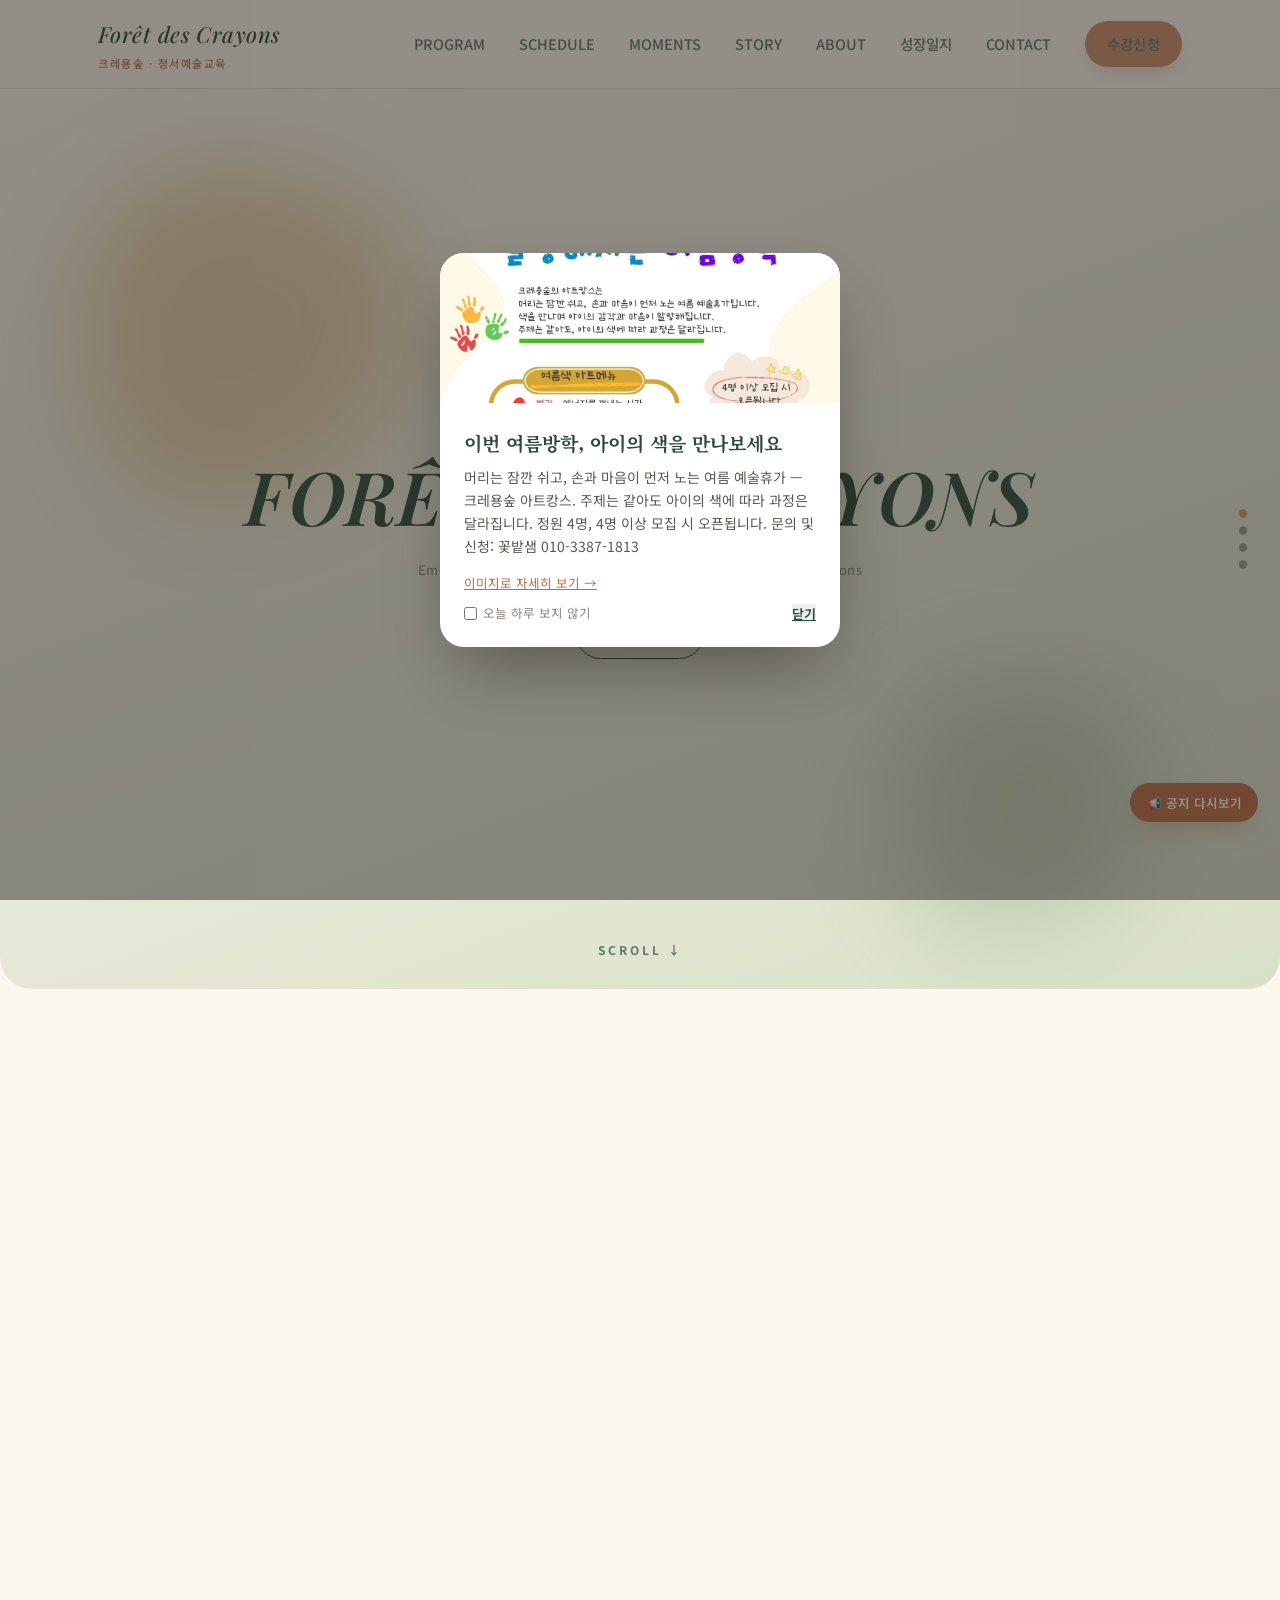
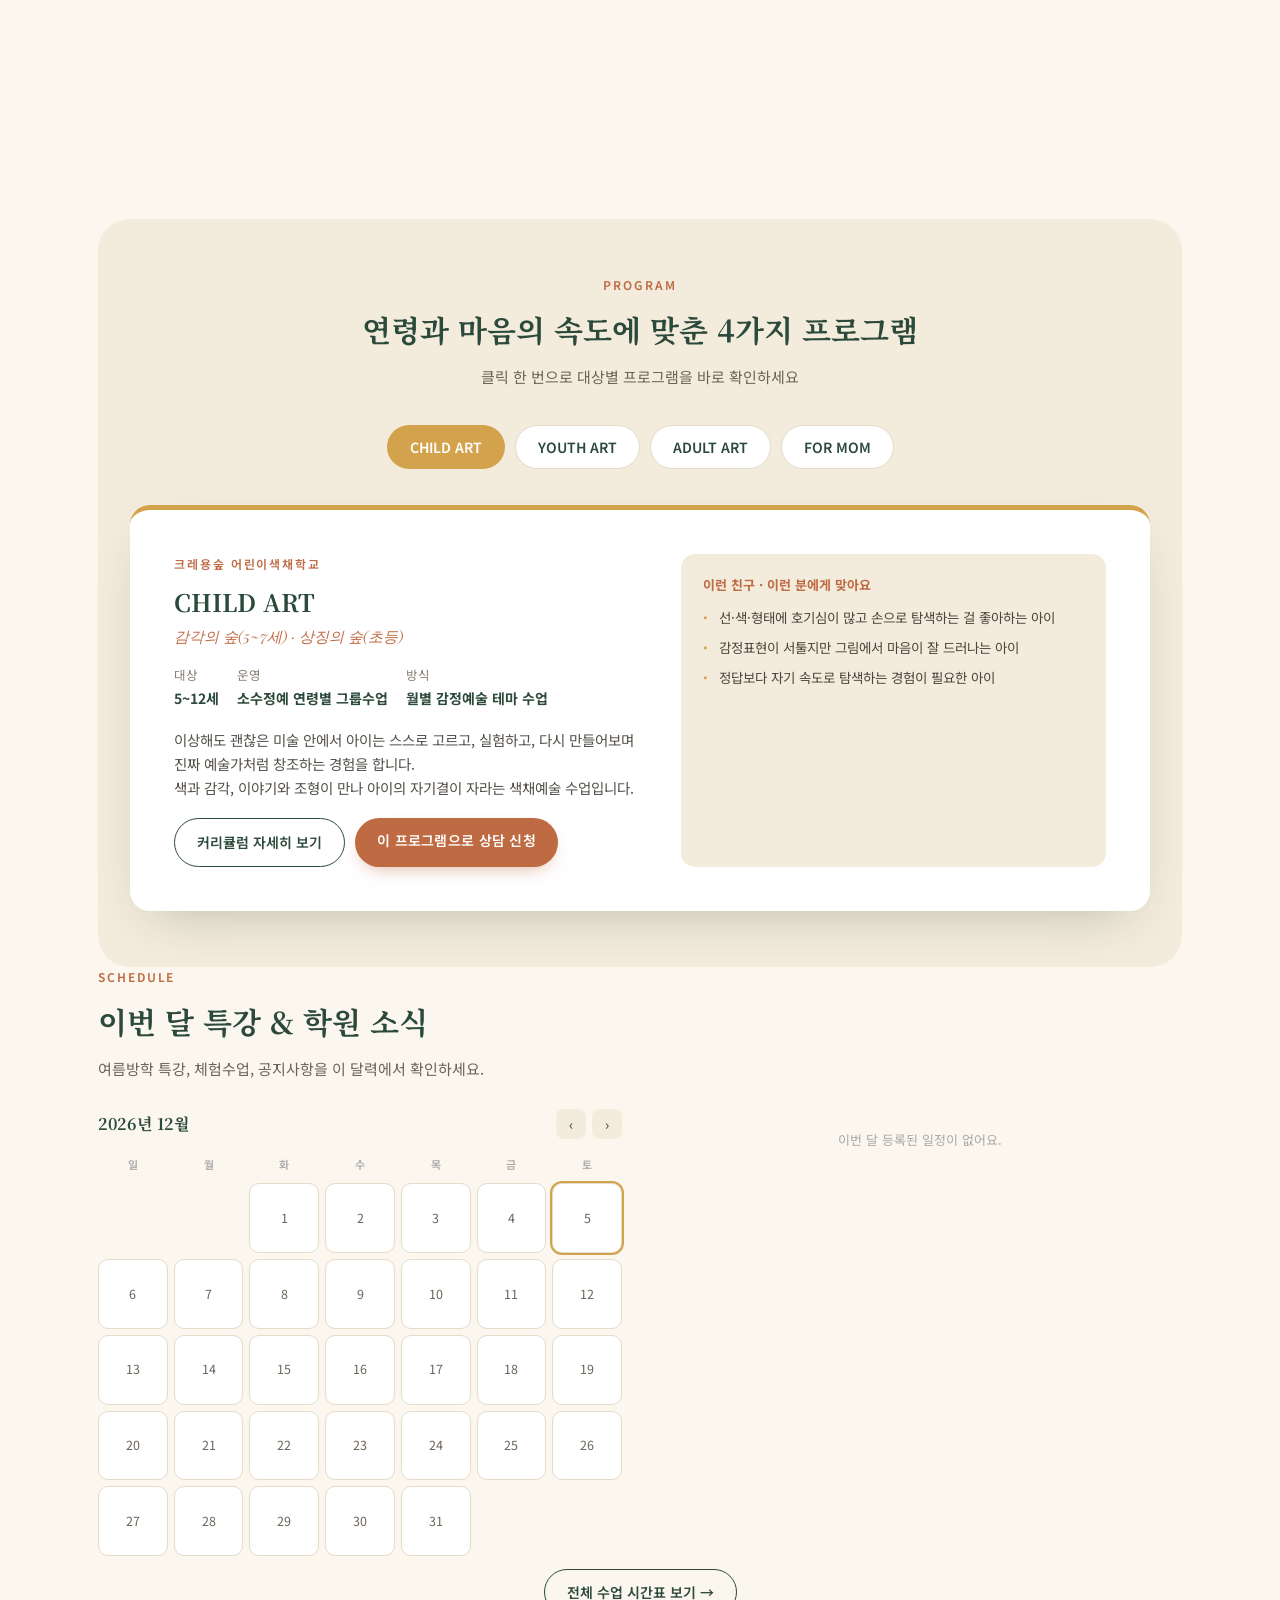
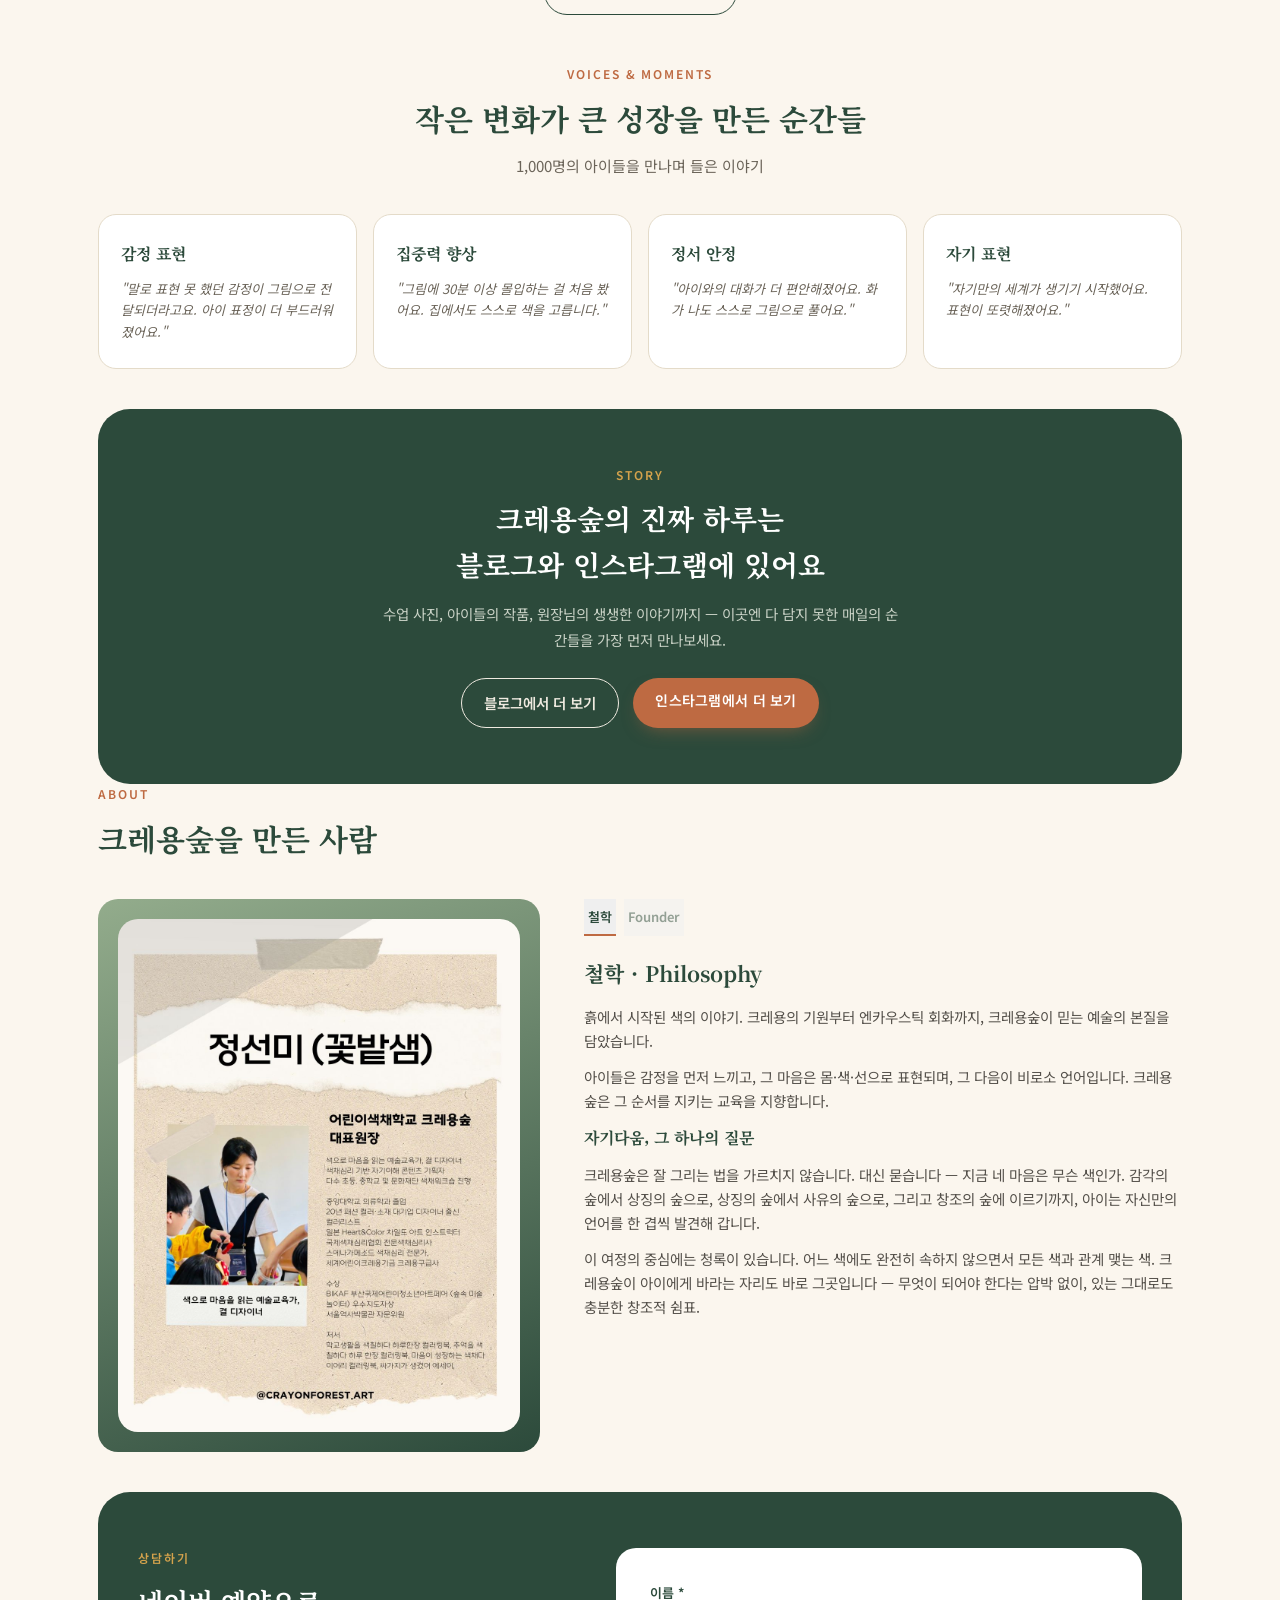
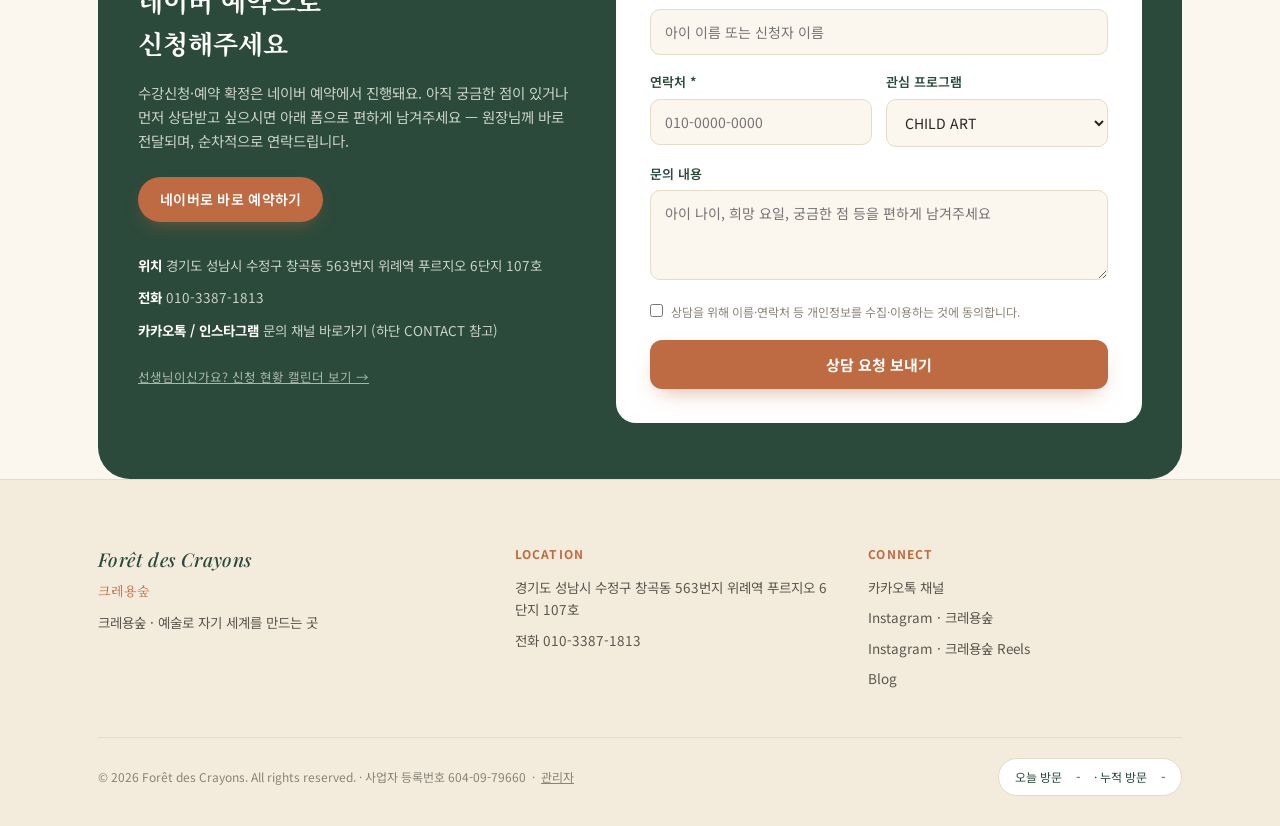
==== index.html @ 65436e9c "Add files via upload" ====
<!DOCTYPE html>
<html lang="ko">
<head>
<meta charset="UTF-8">
<meta name="viewport" content="width=device-width, initial-scale=1.0">
<title>크레용숲 | Forêt des Crayons</title>
<link rel="preconnect" href="https://fonts.googleapis.com">
<link href="https://fonts.googleapis.com/css2?family=Playfair+Display:ital,wght@0,500;1,500;1,600&family=Noto+Serif+KR:wght@500;700&family=Noto+Sans+KR:wght@300;400;500;600;700&display=swap" rel="stylesheet">
<style>
  :root{
    --ivory:#FBF6EE;
    --ivory-deep:#F3EBDC;
    --forest:#2C4A3B;
    --forest-soft:#3E5F4C;
    --clay:#BE6A42;
    --gold:#D3A24C;
    --berry:#8B4B5C;
    --sage:#93AC8C;
    --ink:#2A2622;
    --paper:#FFFFFF;
    --line:#E4DBC9;
    --shadow: 0 20px 50px -25px rgba(44,74,59,0.35);
    --radius-lg: 32px;
    --radius-md: 20px;
  }
  *{box-sizing:border-box; margin:0; padding:0;}
  html{scroll-behavior:smooth;}
  body{
    font-family:'Noto Sans KR', sans-serif;
    background:var(--ivory);
    color:var(--ink);
    line-height:1.65;
    -webkit-font-smoothing:antialiased;
  }
  .serif{font-family:'Noto Serif KR', serif;}
  .logotype{font-family:'Playfair Display', serif; font-style:italic; font-weight:500;}
  img,svg{display:block; max-width:100%;}
  a{color:inherit; text-decoration:none;}
  button{font-family:inherit; cursor:pointer; border:none;}
  .eyebrow{
    font-size:12px; letter-spacing:.16em; text-transform:uppercase; font-weight:600;
    color:var(--clay);
  }
  .wrap{max-width:1140px; margin:0 auto; padding:0 28px;}
  section{padding:88px 0;}
  @media(max-width:720px){ section{padding:56px 0;} .wrap{padding:0 20px;} }

  /* ---------- Header ---------- */
  header{
    position:sticky; top:0; z-index:200;
    background:rgba(251,246,238,0.92); backdrop-filter:blur(10px);
    border-bottom:1px solid var(--line);
  }
  .nav-inner{
    max-width:1140px; margin:0 auto; padding:16px 28px;
    display:flex; align-items:center; justify-content:space-between;
  }
  .brand{font-size:22px; color:var(--forest); letter-spacing:.02em;}
  .brand span{font-family:'Noto Sans KR',sans-serif; font-style:normal; font-size:11px; display:block; letter-spacing:.14em; color:var(--clay); margin-top:2px;}
  nav.menu{display:flex; gap:34px; align-items:center;}
  nav.menu a{font-size:14.5px; font-weight:500; color:var(--forest); opacity:.75; transition:opacity .2s;}
  nav.menu a:hover{opacity:1;}
  .cta-btn{
    background:var(--clay); color:#fff; padding:11px 22px; border-radius:999px;
    font-size:14px; font-weight:600; letter-spacing:.02em; white-space:nowrap;
    box-shadow:0 8px 18px -8px rgba(190,106,66,.55);
    transition:transform .18s ease, box-shadow .18s ease;
  }
  .cta-btn:hover{ transform:translateY(-2px); box-shadow:0 12px 22px -8px rgba(190,106,66,.6); }
  .menu-toggle{display:none; background:none; font-size:22px; color:var(--forest);}
  @media(max-width:860px){
    nav.menu{display:none;}
    .menu-toggle{display:block;}
  }
  .mobile-menu{
    display:none; flex-direction:column; gap:2px; padding:10px 20px 18px;
    border-top:1px solid var(--line); background:var(--ivory);
  }
  .mobile-menu.open{display:flex;}
  .mobile-menu a{padding:12px 4px; font-size:15px; font-weight:600; color:var(--forest); border-bottom:1px solid var(--line);}
  .mobile-menu a.cta-btn{border-bottom:none; margin-top:8px;}

  /* ---------- Back to top ---------- */
  .back-to-top{
    position:fixed; right:22px; bottom:22px; z-index:150;
    width:46px; height:46px; border-radius:50%; background:var(--forest); color:#fff;
    display:flex; align-items:center; justify-content:center; font-size:18px;
    box-shadow:0 10px 24px -10px rgba(44,74,59,.6);
    opacity:0; pointer-events:none; transform:translateY(8px); transition:.25s;
  }
  .back-to-top.show{opacity:1; pointer-events:auto; transform:none;}

  .promo-banner{
    display:grid; grid-template-columns:0.9fr 1.1fr; gap:0; background:var(--paper);
    border-radius:var(--radius-md); overflow:hidden; box-shadow:var(--shadow); border:1px solid var(--line);
  }
  @media(max-width:760px){ .promo-banner{grid-template-columns:1fr;} }
  .promo-banner img{width:100%; height:100%; min-height:220px; object-fit:cover; cursor:pointer; display:block;}
  .promo-content{padding:32px 36px; display:flex; flex-direction:column; justify-content:center;}
  .promo-content h3{font-family:'Noto Serif KR',serif; font-size:22px; color:var(--forest); margin:8px 0 12px; line-height:1.5;}
  .promo-content p{font-size:14px; color:#54504a; margin-bottom:18px;}
  .promo-btns{display:flex; gap:10px; flex-wrap:wrap;}

  .popup-reopen{
    display:none; position:fixed; right:22px; bottom:78px; z-index:150;
    background:var(--clay); color:#fff; border:none; border-radius:999px;
    padding:10px 16px; font-size:12.5px; font-weight:600; align-items:center; gap:6px;
    box-shadow:0 10px 24px -10px rgba(190,106,66,.6); cursor:pointer;
  }
  @media(max-width:600px){
    .popup-reopen{
      right:16px; bottom:70px; width:40px; height:40px; padding:0; justify-content:center;
      font-size:0; border-radius:50%;
    }
    .popup-reopen::before{content:"📢"; font-size:16px;}
    .back-to-top{right:16px; bottom:20px; width:40px; height:40px;}
  }

  /* ---------- Events / schedule calendar (public) ---------- */
  .events-wrap{display:grid; grid-template-columns:1fr 1fr; gap:36px; align-items:start;}
  @media(max-width:820px){ .events-wrap{grid-template-columns:1fr;} }
  .ev-cal-head{display:flex; justify-content:space-between; align-items:center; margin-bottom:16px;}
  .ev-cal-head b{font-family:'Noto Serif KR',serif; color:var(--forest); font-size:16px;}
  .ev-nav{display:flex; gap:6px;}
  .ev-nav button{width:30px; height:30px; border-radius:8px; background:var(--ivory-deep); color:var(--forest); font-size:14px;}
  .ev-grid{display:grid; grid-template-columns:repeat(7,1fr); gap:6px;}
  .ev-dow{font-size:11px; text-align:center; color:#aaa; font-weight:600; padding-bottom:4px;}
  .ev-day{aspect-ratio:1; border-radius:10px; background:var(--paper); border:1px solid var(--line); display:flex; flex-direction:column; align-items:center; justify-content:center; font-size:12.5px; color:#6b6459;}
  .ev-day.today{outline:2px solid var(--gold);}
  .ev-day.has-ev{background:var(--forest); color:#fff; font-weight:700; cursor:pointer;}
  .ev-day.empty{background:transparent; border:none;}
  .ev-list{display:flex; flex-direction:column; gap:12px;}
  .ev-item{background:var(--paper); border:1px solid var(--line); border-radius:14px; padding:16px 18px; display:flex; gap:14px; align-items:flex-start;}
  .ev-date-badge{background:var(--ivory-deep); border-radius:10px; padding:8px 12px; text-align:center; min-width:52px;}
  .ev-date-badge .d{font-family:'Noto Serif KR',serif; font-size:17px; color:var(--forest); font-weight:700;}
  .ev-date-badge .m{font-size:10.5px; color:var(--clay); font-weight:700;}
  .ev-item h4{font-size:14.5px; color:var(--forest); margin-bottom:3px;}
  .ev-item p{font-size:12.5px; color:#6b6459;}
  .ev-item{transition:box-shadow .3s, border-color .3s;}
  .ev-item-pulse{box-shadow:0 0 0 3px var(--gold); border-color:var(--gold);}

  /* ---------- Admin login gate ---------- */
  .admin-login-card{max-width:320px; margin:0 auto; text-align:center;}
  .admin-login-card input{width:100%; border:1.5px solid var(--line); border-radius:10px; padding:12px 14px; font-size:14px; margin:14px 0; text-align:center;}
  .admin-login-card .err{color:#c0554f; font-size:12.5px; min-height:18px;}


  /* ---------- Popup ---------- */
  .popup-overlay{
    position:fixed; inset:0; background:rgba(42,38,34,.5); z-index:500;
    display:none; align-items:center; justify-content:center; padding:20px;
  }
  .popup-overlay.show{display:flex;}
  .popup-card{
    background:var(--paper); border-radius:24px; max-width:400px; width:100%;
    overflow:hidden; box-shadow:0 30px 70px -20px rgba(0,0,0,.4);
    animation:popIn .35s ease;
  }
  @keyframes popIn{from{opacity:0; transform:translateY(16px) scale(.97);} to{opacity:1; transform:none;}}
  .popup-banner{
    height:150px; background:linear-gradient(135deg,var(--gold),var(--clay));
    display:flex; align-items:center; justify-content:center; color:#fff;
    font-family:'Noto Serif KR',serif; font-size:17px; text-align:center; padding:16px;
    position:relative; overflow:hidden;
  }
  .popup-banner.has-image{padding:0;}
  .popup-banner img{width:100%; height:100%; object-fit:cover; display:block; cursor:pointer;}
  .popup-more{font-size:12.5px; color:var(--clay); text-decoration:underline; display:inline-block; margin-top:2px;}
  .popup-body{padding:24px;}
  .popup-body h3{font-family:'Noto Serif KR',serif; font-size:19px; color:var(--forest); margin-bottom:8px;}
  .popup-body p{font-size:14px; color:#5b564e; margin-bottom:10px;}
  .popup-actions{display:flex; justify-content:space-between; align-items:center; margin-top:8px;}
  .popup-check{font-size:12.5px; color:#8a8378; display:flex; gap:6px; align-items:center;}
  .popup-close{font-size:13px; font-weight:600; color:var(--forest); text-decoration:underline;}

  /* ---------- Hero (scroll) ---------- */
  .hero-scroll{height:370vh; position:relative;}
  .hero-panel{
    position:sticky; top:0; height:100vh; display:flex; align-items:center; justify-content:center;
    flex-direction:column; text-align:center; overflow:hidden; border-radius:0 0 var(--radius-lg) var(--radius-lg);
  }
  @media(max-width:720px){ .hero-scroll{height:340vh;} }
  .hp-bg{position:absolute; inset:0; opacity:0; transition:opacity 1s ease; overflow:hidden;}
  .hp-bg.on{opacity:1;}
  #hbg1{background:linear-gradient(160deg,var(--ivory),#D9E0C9);}
  #hbg2{background:linear-gradient(160deg,var(--sage),var(--forest-soft));}
  #hbg3{background:linear-gradient(160deg,var(--ivory),#EFE6D0);}
  #hbg4{background:linear-gradient(160deg,var(--forest),#16281E);}
  .blob{position:absolute; filter:blur(46px); opacity:.35; animation:heroDrift 19s ease-in-out infinite; border-radius:42% 58% 63% 37% / 47% 42% 58% 53%;}
  @keyframes heroDrift{
    0%{transform:translate(0,0) scale(1) rotate(0deg); border-radius:42% 58% 63% 37% / 47% 42% 58% 53%;}
    25%{transform:translate(140px,-110px) scale(1.3) rotate(20deg); border-radius:58% 42% 39% 61% / 41% 60% 40% 59%;}
    50%{transform:translate(-100px,90px) scale(.78) rotate(-14deg); border-radius:35% 65% 55% 45% / 62% 38% 55% 45%;}
    75%{transform:translate(110px,60px) scale(1.15) rotate(10deg); border-radius:63% 37% 46% 54% / 40% 55% 45% 60%;}
    100%{transform:translate(0,0) scale(1) rotate(0deg); border-radius:42% 58% 63% 37% / 47% 42% 58% 53%;}
  }
  .hp-content{
    position:absolute; inset:0; z-index:2; display:flex; flex-direction:column; align-items:center; justify-content:center;
    padding:0 30px; opacity:0; transform:translateY(18px); transition:opacity .8s ease, transform .8s ease;
  }
  .hp-content > *{max-width:760px;}
  .hp-content.on{opacity:1; transform:translateY(0);}
  .hp-eyebrow{font-size:12px; letter-spacing:4px; text-transform:uppercase; font-weight:600; margin-bottom:18px; opacity:.85;}
  .hp-title{font-family:'Noto Serif KR',serif; font-size:clamp(24px,4.6vw,46px); line-height:1.4; font-weight:700;}
  .hp-title em{font-style:normal; color:var(--gold);}
  #hpanel1 .hp-eyebrow, #hpanel1 .hp-title, #hpanel3 .hp-eyebrow, #hpanel3 .hp-title{color:var(--forest);}
  #hpanel2 .hp-eyebrow, #hpanel2 .hp-title, #hpanel4 .hp-eyebrow, #hpanel4 .hp-title{color:#fff;}
  .hp-sub{margin-top:18px; font-size:15px; font-weight:300; line-height:1.8;}
  #hpanel1 .hp-sub, #hpanel3 .hp-sub{color:#4b5548;}
  #hpanel2 .hp-sub, #hpanel4 .hp-sub{color:#e7ecdf;}
  .hero-scroll .scroll-hint{position:absolute; bottom:30px; left:50%; transform:translateX(-50%); font-size:12px; font-weight:700; letter-spacing:3px; z-index:6; opacity:.85; animation:bob 2s infinite; color:var(--forest);}
  @keyframes bob{0%,100%{transform:translate(-50%,0);} 50%{transform:translate(-50%,8px);}}
  .hero-dots{position:absolute; right:34px; top:50%; transform:translateY(-50%); z-index:3; display:flex; flex-direction:column; gap:11px;}
  .hero-dots span{width:6px; height:6px; border-radius:50%; background:#999; opacity:.35; transition:.3s;}
  .hero-dots span.on{opacity:1; background:var(--gold); transform:scale(1.4);}
  .flow-mini{margin-top:28px; display:flex; align-items:center; justify-content:center; gap:10px; flex-wrap:wrap; color:#fff;}
  .flow-mini span{display:flex; flex-direction:column; align-items:center; gap:6px; font-size:11px; letter-spacing:1.5px; font-weight:700; opacity:0; transform:translateY(14px) scale(.85); transition:opacity .55s ease, transform .55s cubic-bezier(.34,1.56,.64,1);}
  .flow-mini span.fm-in{opacity:.95; transform:translateY(0) scale(1);}
  .flow-mini .fdot{width:9px; height:9px; border-radius:50%; box-shadow:0 0 10px 2px rgba(255,255,255,.25);}
  .flow-mini span em{font-style:normal; font-family:'Noto Serif KR',serif; font-size:14px; letter-spacing:0; font-weight:400; opacity:.85;}
  .flow-mini b{opacity:0; width:18px; overflow:hidden; display:inline-block; font-weight:400; transition:opacity .4s ease;}
  .flow-mini b.fm-in{opacity:.5;}
  .hero-btns{display:flex; gap:12px; flex-wrap:wrap; justify-content:center; margin-top:30px;}
  .btn-outline{
    border:1.5px solid var(--forest); color:var(--forest); padding:12px 22px; border-radius:999px;
    font-size:14px; font-weight:600;
  }
  #hpanel4 .btn-outline{border-color:#fff; color:#fff;}

  /* ---------- Pebble reveal ---------- */
  .pebble-section{padding:100px 28px 70px; text-align:center; background:var(--ivory); position:relative; overflow:hidden;}
  .pebble-lead{font-family:'Noto Serif KR',serif; font-size:clamp(18px,2.4vw,26px); color:var(--ink); line-height:1.7; max-width:820px; margin:0 auto 64px;}
  .pebble-lead b{font-weight:700;}
  .pebble-lead .c1{color:var(--sage);} .pebble-lead .c2{color:var(--gold);}
  .pebble-row{display:flex; justify-content:center; gap:26px; flex-wrap:nowrap; max-width:1080px; margin:0 auto;}
  @media(max-width:760px){ .pebble-row{flex-wrap:wrap;} }
  @media(min-width:1150px){
    .pebble-row{max-width:1300px; gap:40px;}
    .pebble, .pebble-circle{width:230px; height:230px;}
  }
  .pebble{width:190px; display:flex; flex-direction:column; align-items:center; opacity:0; transform:scale(.15) rotate(-8deg); transition:opacity .8s cubic-bezier(.34,1.56,.64,1), transform .8s cubic-bezier(.34,1.56,.64,1);}
  .pebble.in{opacity:1; transform:scale(1) rotate(0deg);}
  .pebble.in .pebble-circle{animation:pebbleWobble 6s ease-in-out .8s infinite;}
  .pebble-circle{
    width:190px; height:190px; border-radius:58% 42% 63% 37% / 41% 57% 43% 59%;
    display:flex; align-items:center; justify-content:center; position:relative; overflow:hidden;
    color:#fff; font-family:'Noto Serif KR',serif; font-size:13px; line-height:1.55; text-align:center; padding:20px;
    box-shadow:0 20px 40px -18px rgba(0,0,0,.35);
  }
  .pebble-circle svg{position:absolute; inset:0; width:100%; height:100%;}
  .pebble-circle .tint{position:absolute; inset:0; mix-blend-mode:multiply; opacity:.72;}
  .pebble-circle .scrim{position:absolute; inset:0; background:linear-gradient(180deg, rgba(0,0,0,0) 35%, rgba(20,20,15,.55) 100%);}
  .pebble-circle .ptext{position:relative; z-index:2;}
  @keyframes pebbleWobble{
    0%,100%{border-radius:58% 42% 63% 37% / 41% 57% 43% 59%;}
    50%{border-radius:42% 58% 39% 61% / 57% 41% 61% 43%;}
  }
  .pebble-tag{margin-top:20px; padding:8px 20px; border-radius:999px; border:1.5px solid; font-size:12px; font-weight:700; letter-spacing:1px;}
  .pebble-note{margin-top:64px; font-size:14px; color:var(--clay); font-weight:600;}

  /* ---------- Intro loader: blobs drift -> crayons appear/disappear -> title reveal ---------- */
  .intro-loader{
    position:fixed; inset:0; z-index:150; background:var(--ivory);
    display:flex; align-items:center; justify-content:center; overflow:hidden;
    transition:opacity .9s ease;
  }
  .intro-loader.hide{opacity:0; pointer-events:none;}
  .intro-loader .blob{animation-duration:14s;}
  .intro-crayons{position:relative; z-index:2; display:flex; align-items:flex-end; gap:26px;}
  .intro-crayon{width:52px; opacity:0; transform:translateY(46px) scale(.4) rotate(-14deg); animation:crayonInOut 3.8s ease forwards;}
  .intro-crayon svg{width:100%; display:block; filter:drop-shadow(0 10px 14px rgba(0,0,0,.15));}
  @keyframes crayonInOut{
    0%{opacity:0; transform:translateY(46px) scale(.4) rotate(-14deg);}
    14%{opacity:1; transform:translateY(0) scale(1.1) rotate(5deg);}
    24%{opacity:1; transform:translateY(0) scale(1) rotate(-3deg);}
    40%{transform:translateY(-4px) scale(1) rotate(2deg);}
    60%{transform:translateY(0) scale(1) rotate(-2deg);}
    82%{opacity:1; transform:translateY(-4px) scale(1) rotate(1deg);}
    100%{opacity:0; transform:translateY(-58px) scale(.5) rotate(12deg);}
  }
  @media(max-width:600px){ .intro-crayons{gap:16px;} .intro-crayon{width:36px;} }

  .hp-title.brand-title{
    font-family:'Playfair Display',serif; font-style:italic; font-weight:600;
    font-size:clamp(26px,6.4vw,74px); letter-spacing:.5px; line-height:1.05; color:var(--forest);
    white-space:nowrap; width:max-content; max-width:92vw; margin:0 auto;
  }
  .hp-taglist{
    margin-top:24px; display:flex; gap:30px; flex-wrap:wrap; align-items:center; justify-content:center;
    font-size:13px; color:#8a8378; letter-spacing:.2px;
  }

  /* ---------- Mobile fallback: no scroll-jacking, everything flows normally ---------- */
  @media(max-width:760px){
    .hero-scroll{height:auto;}
    .hero-panel{position:relative; height:auto; overflow:visible; padding:56px 0; background:linear-gradient(180deg,var(--ivory),#EDE4CE);}
    .hp-bg{display:none;}
    #hpanel1, #hpanel3{color:var(--forest);}
    #hpanel2, #hpanel4{background:var(--forest); border-radius:24px; padding:36px 22px; margin-left:16px; margin-right:16px; max-width:none !important; width:auto;}
    .hp-content{position:relative; opacity:1 !important; transform:none !important; max-width:100% !important; padding:0 22px; margin-bottom:64px;}
    .hp-content:last-of-type{margin-bottom:0;}
    #hpanel3{padding:0 12px;}
    .pebble-row{gap:20px;}
    .pebble{opacity:1 !important; transform:none !important; width:150px;}
    .pebble-circle{width:150px; height:150px; font-size:11.5px;}
    .flow-mini span, .flow-mini b{opacity:.95 !important; transform:none !important;}
    .scroll-hint, .hero-dots{display:none;}
  }

  /* ---------- Programs ---------- */
  .program-section{background:var(--ivory-deep); border-radius:var(--radius-lg); }
  .section-head{text-align:center; margin-bottom:36px;}
  .section-head h2{font-family:'Noto Serif KR',serif; font-size:clamp(22px,3vw,30px); color:var(--forest); margin-top:10px;}
  .section-head p{color:#6b6459; margin-top:10px; font-size:15px;}

  .tabs{display:flex; justify-content:center; gap:10px; flex-wrap:wrap; margin-bottom:36px;}
  .tab-btn{
    background:var(--paper); border:1.5px solid var(--line); color:var(--forest);
    padding:11px 22px; border-radius:999px; font-size:14px; font-weight:600; transition:.2s;
  }
  .tab-btn.active{ color:#fff; border-color:transparent; }
  .tab-btn[data-c="gold"].active{ background:var(--gold); }
  .tab-btn[data-c="berry"].active{ background:var(--berry); }
  .tab-btn[data-c="clay"].active{ background:var(--clay); }
  .tab-btn[data-c="sage"].active{ background:var(--sage); }

  .program-panel{
    background:var(--paper); border-radius:var(--radius-md); padding:44px;
    display:grid; grid-template-columns:1.1fr 1fr; gap:40px; box-shadow:var(--shadow);
    border-top:5px solid var(--gold); transition:border-color .3s;
  }
  @media(max-width:820px){ .program-panel{grid-template-columns:1fr; padding:28px;} }
  .p-title .eyebrow{margin-bottom:8px;}
  .p-title h3{font-family:'Noto Serif KR',serif; font-size:24px; color:var(--forest);}
  .p-title .p-en{font-family:'Playfair Display',serif; font-style:italic; color:var(--clay); font-size:15px; margin-top:2px;}
  .p-meta{display:flex; gap:18px; margin-top:16px; flex-wrap:wrap;}
  .p-meta div{font-size:12.5px; color:#847d70;}
  .p-meta b{display:block; color:var(--forest); font-size:14px; margin-top:2px;}
  .p-desc{margin-top:18px; font-size:14.5px; color:#54504a;}
  .p-fit{background:var(--ivory-deep); border-radius:14px; padding:20px 22px;}
  .p-fit b{font-size:13px; color:var(--clay); display:block; margin-bottom:10px;}
  .p-fit ul{list-style:none; display:flex; flex-direction:column; gap:8px;}
  .p-fit li{font-size:13.5px; color:#4b463f; padding-left:16px; position:relative;}
  .p-fit li::before{content:"·"; position:absolute; left:0; color:var(--gold); font-weight:900;}
  .p-cta{margin-top:18px;}

  /* ---------- Moments ---------- */
  .moments-grid{display:grid; grid-template-columns:repeat(4,1fr); gap:16px;}
  @media(max-width:900px){ .moments-grid{grid-template-columns:repeat(2,1fr);} }
  @media(max-width:520px){ .moments-grid{grid-template-columns:1fr;} }
  .moment-card{
    background:var(--paper); border-radius:18px; padding:26px 22px; border:1px solid var(--line);
  }
  .moment-card h4{font-family:'Noto Serif KR',serif; color:var(--forest); font-size:16px; margin-bottom:10px;}
  .moment-card p{font-size:13px; color:#6b6459; font-style:italic;}

  /* ---------- About/Founder ---------- */
  .about-wrap{display:grid; grid-template-columns:0.85fr 1.15fr; gap:44px; align-items:start;}
  @media(max-width:820px){ .about-wrap{grid-template-columns:1fr;} }
  .founder-photo{
    aspect-ratio:4/5; border-radius:var(--radius-md); background:linear-gradient(160deg,var(--sage),var(--forest));
    display:flex; align-items:center; justify-content:center; color:rgba(255,255,255,.85); font-size:13px; text-align:center; padding:20px;
    overflow:hidden;
  }
  .founder-photo img{width:100%; height:100%; object-fit:cover; border-radius:var(--radius-md);}
  .about-tabs{display:flex; gap:8px; margin-bottom:20px;}
  .about-tab{font-size:13px; font-weight:600; color:var(--forest); opacity:.5; padding:8px 4px; border-bottom:2px solid transparent;}
  .about-tab.active{opacity:1; border-color:var(--clay);}
  .about-panel h3{font-family:'Noto Serif KR',serif; color:var(--forest); font-size:21px; margin-bottom:14px;}
  .about-panel p{font-size:14.5px; color:#54504a; margin-bottom:12px;}
  .sample-flag{display:inline-block; margin-top:10px; font-size:11.5px; background:#FCEFD8; color:var(--clay); padding:4px 10px; border-radius:8px; font-weight:600;}

  /* ---------- Registration ---------- */
  .reg-section{background:var(--forest); border-radius:var(--radius-lg); color:#EFEAE0; margin-top:40px;}
  .story-card{background:var(--forest); border-radius:var(--radius-lg); padding:56px 40px; text-align:center; margin-top:40px;}
  .story-btn-outline{border:1.5px solid #EFEAE0; color:#EFEAE0; padding:12px 22px; border-radius:999px; font-size:14.5px; font-weight:600; transition:opacity .2s;}
  .story-btn-outline:hover{opacity:.8;}
  .reg-inner{display:grid; grid-template-columns:0.9fr 1.1fr; gap:48px;}
  @media(max-width:860px){ .reg-inner{grid-template-columns:1fr;} }
  .reg-side .eyebrow{color:var(--gold);}
  .reg-side h2{font-family:'Noto Serif KR',serif; font-size:clamp(21px,2.4vw,26px); margin:12px 0 16px; color:#fff;}
  .reg-side p{font-size:14.5px; color:#C9D2C6; margin-bottom:10px;}
  .reg-info{margin-top:26px; display:flex; flex-direction:column; gap:10px; font-size:13.5px; color:#C9D2C6;}
  .reg-info b{color:#fff;}
  .admin-link{
    margin-top:26px; display:inline-block; font-size:12.5px; color:#C9D2C6; text-decoration:underline; opacity:.8;
  }
  .form-card{background:var(--paper); border-radius:var(--radius-md); padding:34px; color:var(--ink);}
  .field{margin-bottom:16px;}
  .field label{display:block; font-size:13px; font-weight:600; color:var(--forest); margin-bottom:6px;}
  .field input, .field select, .field textarea{
    width:100%; border:1.5px solid var(--line); border-radius:10px; padding:12px 14px;
    font-family:inherit; font-size:14px; background:var(--ivory); color:var(--ink);
  }
  .field textarea{min-height:90px; resize:vertical;}
  .field-row{display:grid; grid-template-columns:1fr 1fr; gap:14px;}
  @media(max-width:520px){ .field-row{grid-template-columns:1fr;} }
  .consent{display:flex; align-items:flex-start; gap:8px; font-size:12px; color:#8a8378; margin-bottom:18px;}
  .submit-btn{
    width:100%; background:var(--clay); color:#fff; padding:14px; border-radius:12px; font-size:15px; font-weight:700;
    box-shadow:0 10px 22px -10px rgba(190,106,66,.6);
  }
  .toast{
    margin-top:14px; background:#EAF3E9; color:var(--forest); border-radius:10px; padding:12px 16px;
    font-size:13.5px; display:none;
  }
  .toast.show{display:block;}

  /* ---------- Admin calendar modal ---------- */
  .admin-overlay{
    position:fixed; inset:0; background:rgba(42,38,34,.55); z-index:500; display:none;
    align-items:center; justify-content:center; padding:20px;
  }
  .admin-overlay.show{display:flex;}
  .admin-modal{
    background:var(--paper); border-radius:24px; max-width:640px; width:100%; max-height:86vh; overflow-y:auto;
    padding:30px;
  }
  .admin-head{display:flex; justify-content:space-between; align-items:center; margin-bottom:6px;}
  .admin-head h3{font-family:'Noto Serif KR',serif; color:var(--forest); font-size:20px;}
  .admin-close{font-size:22px; color:#aaa; line-height:1;}
  .admin-sub{font-size:13px; color:#8a8378; margin-bottom:20px;}
  .cal-grid{display:grid; grid-template-columns:repeat(7,1fr); gap:6px; margin-bottom:22px;}
  .cal-dow{font-size:11px; text-align:center; color:#aaa; font-weight:600; padding-bottom:4px;}
  .cal-day{
    aspect-ratio:1; border-radius:10px; background:var(--ivory-deep); display:flex; flex-direction:column;
    align-items:center; justify-content:center; font-size:12.5px; color:#6b6459; cursor:default; position:relative;
  }
  .cal-day.today{outline:2px solid var(--gold);}
  .cal-day.has-reg{background:#FCEFD8; color:var(--clay); font-weight:700; cursor:pointer;}
  .cal-day .reg-dot{width:5px; height:5px; border-radius:50%; background:var(--clay); margin-top:2px;}
  .cal-day.empty{background:transparent;}
  .reg-list h4{font-size:13.5px; color:var(--forest); margin-bottom:10px;}
  .reg-item{border:1px solid var(--line); border-radius:12px; padding:12px 14px; margin-bottom:10px; font-size:13px;}
  .reg-item .top{display:flex; justify-content:space-between; font-weight:700; color:var(--forest); margin-bottom:4px;}
  .reg-item .tag{font-size:11px; background:var(--ivory-deep); color:var(--clay); padding:2px 8px; border-radius:6px;}
  .reg-empty{font-size:13px; color:#aaa; text-align:center; padding:20px 0;}

  /* ---------- Footer ---------- */
  footer{background:var(--ivory-deep); border-top:1px solid var(--line);}
  .foot-grid{display:grid; grid-template-columns:1.2fr 1fr 1fr; gap:40px;}
  @media(max-width:720px){ .foot-grid{grid-template-columns:1fr; gap:26px;} }
  .foot-grid h5{font-size:12px; letter-spacing:.1em; color:var(--clay); margin-bottom:12px; text-transform:uppercase;}
  .foot-grid p, .foot-grid a{font-size:13.5px; color:#5b564e; display:block; margin-bottom:8px;}
  .foot-bottom{
    margin-top:40px; padding-top:20px; border-top:1px solid var(--line);
    display:flex; justify-content:space-between; align-items:center; flex-wrap:wrap; gap:10px;
  }
  .foot-bottom span{font-size:12px; color:#8a8378;}
  .visitor-badge{
    background:var(--paper); border:1px solid var(--line); border-radius:999px; padding:8px 16px;
    font-size:12px; color:var(--forest); display:flex; gap:14px;
  }
  .visitor-badge b{color:var(--clay);}
</style>
</head>
<body>

<!-- ===== Intro loader: drifting color blobs, then crayons appear & fade, then hero title reveals ===== -->
<div class="intro-loader" id="introLoader">
  <div class="blob" style="width:300px; height:300px; background:var(--gold); top:6%; left:8%; opacity:.4; animation-delay:0s;"></div>
  <div class="blob" style="width:240px; height:240px; background:var(--sage); bottom:8%; right:10%; opacity:.4; animation-delay:-5s;"></div>
  <div class="blob" style="width:260px; height:260px; background:var(--clay); top:10%; right:6%; opacity:.3; animation-delay:-9s;"></div>
  <div class="blob" style="width:220px; height:220px; background:var(--berry); bottom:4%; left:6%; opacity:.28; animation-delay:-3s;"></div>
  <div class="intro-crayons" id="introCrayons">
    <div class="intro-crayon" style="animation-delay:.1s;">
      <svg viewBox="0 0 60 150"><path d="M30 8 Q47 18 44 44 L16 44 Q13 18 30 8 Z" fill="var(--gold)"/><ellipse cx="24" cy="24" rx="4" ry="9" fill="#fff" opacity=".28"/><rect x="12" y="42" width="36" height="96" rx="16" fill="var(--gold)"/><rect x="12" y="80" width="36" height="34" rx="7" fill="#FBF6EE" opacity=".93"/><rect x="12" y="88" width="36" height="4" fill="var(--gold)" opacity=".6"/><rect x="12" y="99" width="36" height="4" fill="var(--gold)" opacity=".6"/></svg>
    </div>
    <div class="intro-crayon" style="animation-delay:.45s;">
      <svg viewBox="0 0 60 150"><path d="M30 8 Q47 18 44 44 L16 44 Q13 18 30 8 Z" fill="var(--clay)"/><ellipse cx="24" cy="24" rx="4" ry="9" fill="#fff" opacity=".28"/><rect x="12" y="42" width="36" height="96" rx="16" fill="var(--clay)"/><rect x="12" y="80" width="36" height="34" rx="7" fill="#FBF6EE" opacity=".93"/><rect x="12" y="88" width="36" height="4" fill="var(--clay)" opacity=".6"/><rect x="12" y="99" width="36" height="4" fill="var(--clay)" opacity=".6"/></svg>
    </div>
    <div class="intro-crayon" style="animation-delay:.8s;">
      <svg viewBox="0 0 60 150"><path d="M30 8 Q47 18 44 44 L16 44 Q13 18 30 8 Z" fill="var(--berry)"/><ellipse cx="24" cy="24" rx="4" ry="9" fill="#fff" opacity=".28"/><rect x="12" y="42" width="36" height="96" rx="16" fill="var(--berry)"/><rect x="12" y="80" width="36" height="34" rx="7" fill="#FBF6EE" opacity=".93"/><rect x="12" y="88" width="36" height="4" fill="var(--berry)" opacity=".6"/><rect x="12" y="99" width="36" height="4" fill="var(--berry)" opacity=".6"/></svg>
    </div>
    <div class="intro-crayon" style="animation-delay:1.15s;">
      <svg viewBox="0 0 60 150"><path d="M30 8 Q47 18 44 44 L16 44 Q13 18 30 8 Z" fill="var(--sage)"/><ellipse cx="24" cy="24" rx="4" ry="9" fill="#fff" opacity=".28"/><rect x="12" y="42" width="36" height="96" rx="16" fill="var(--sage)"/><rect x="12" y="80" width="36" height="34" rx="7" fill="#FBF6EE" opacity=".93"/><rect x="12" y="88" width="36" height="4" fill="var(--sage)" opacity=".6"/><rect x="12" y="99" width="36" height="4" fill="var(--sage)" opacity=".6"/></svg>
    </div>
    <div class="intro-crayon" style="animation-delay:1.5s;">
      <svg viewBox="0 0 60 150"><path d="M30 8 Q47 18 44 44 L16 44 Q13 18 30 8 Z" fill="var(--forest)"/><ellipse cx="24" cy="24" rx="4" ry="9" fill="#fff" opacity=".28"/><rect x="12" y="42" width="36" height="96" rx="16" fill="var(--forest)"/><rect x="12" y="80" width="36" height="34" rx="7" fill="#FBF6EE" opacity=".93"/><rect x="12" y="88" width="36" height="4" fill="var(--forest)" opacity=".6"/><rect x="12" y="99" width="36" height="4" fill="var(--forest)" opacity=".6"/></svg>
    </div>
  </div>
</div>

<!-- ===== Popup ===== -->
<div class="popup-overlay" id="popupOverlay">
  <div class="popup-card">
    <div class="popup-banner" id="popupBanner">
      <span id="popupBannerText">🌿 2026 여름방학 특강<br>신규가족 체험수업 모집중</span>
      <img id="popupImage" src="" alt="포스터" style="display:none;" onclick="window.open(this.src,'_blank')">
    </div>
    <div class="popup-body">
      <h3 id="popupTitle">여름방학 감정예술 캠프</h3>
      <p id="popupBody">8월 한 달, 새 학기를 준비하는 아이들을 위한 단기 체험 클래스를 진행합니다. 지금 신청하고 첫 수업을 무료로 체험해보세요.</p>
      <a href="#" id="popupMoreLink" class="popup-more" target="_blank" style="display:none;">이미지로 자세히 보기 →</a>
      <div class="popup-actions">
        <label class="popup-check"><input type="checkbox" id="dontShowToday"> 오늘 하루 보지 않기</label>
        <button class="popup-close" onclick="closePopup()">닫기</button>
      </div>
    </div>
  </div>
</div>

<!-- ===== Header ===== -->
<header>
  <div class="nav-inner">
    <a href="#top" class="brand logotype">Forêt des Crayons<span>크레용숲 · 정서예술교육</span></a>
    <nav class="menu">
      <a href="#program">PROGRAM</a>
      <a href="#events">SCHEDULE</a>
      <a href="#moments">MOMENTS</a>
      <a href="#story">STORY</a>
      <a href="#about">ABOUT</a>
      <a href="journal.html">성장일지</a>
      <a href="#contact">CONTACT</a>
      <a href="https://map.naver.com/p/entry/place/2069167893?placePath=%2Fticket" target="_blank" rel="noopener" class="cta-btn">수강신청</a>
    </nav>
    <button class="menu-toggle" id="menuToggle" aria-label="메뉴 열기">☰</button>
  </div>
  <div class="mobile-menu" id="mobileMenu">
    <a href="#program">PROGRAM</a>
    <a href="#events">SCHEDULE</a>
    <a href="#moments">MOMENTS</a>
    <a href="#story">STORY</a>
    <a href="#about">ABOUT</a>
    <a href="journal.html">성장일지</a>
    <a href="#contact">CONTACT</a>
    <a href="https://map.naver.com/p/entry/place/2069167893?placePath=%2Fticket" target="_blank" rel="noopener" class="cta-btn" style="text-align:center;">수강신청</a>
  </div>
</header>

<!-- ===== Hero ===== -->
<div class="hero-scroll" id="heroScroll">
  <div class="hero-panel">
    <div class="hp-bg on" id="hbg1">
      <div class="blob" style="width:340px; height:340px; background:var(--gold); top:8%; left:6%; opacity:.4; animation-delay:0s;"></div>
      <div class="blob" style="width:260px; height:260px; background:var(--sage); bottom:6%; right:10%; opacity:.4; animation-delay:-6s;"></div>
    </div>
    <div class="hp-bg" id="hbg2">
      <div class="blob" style="width:420px; height:420px; background:var(--gold); top:-10%; right:2%; opacity:.5; animation-delay:-3s;"></div>
      <div class="blob" style="width:340px; height:340px; background:var(--clay); bottom:-6%; left:0%; opacity:.45; animation-delay:-9s;"></div>
      <div class="blob" style="width:260px; height:260px; background:var(--berry); top:38%; right:22%; opacity:.4; animation-delay:-13s;"></div>
    </div>
    <div class="hp-bg" id="hbg3">
      <div class="blob" style="width:420px; height:420px; background:var(--clay); top:4%; left:12%; opacity:.18; animation-delay:-2s;"></div>
      <div class="blob" style="width:320px; height:320px; background:var(--gold); bottom:2%; right:6%; opacity:.16; animation-delay:-11s;"></div>
    </div>

    <div class="hp-bg" id="hbg4">
      <div class="blob" style="width:420px; height:420px; background:var(--clay); top:4%; left:12%; opacity:.4; animation-delay:-2s;"></div>
      <div class="blob" style="width:320px; height:320px; background:var(--gold); bottom:2%; right:6%; opacity:.35; animation-delay:-11s;"></div>
    </div>

    <div class="hp-content" id="hpanel1">
      <div class="hp-eyebrow">감정은 예술이 되고, 예술은 세계관이 됩니다.</div>
      <h1 class="hp-title brand-title">FORÊT DES CRAYONS</h1>
      <div class="hp-taglist">
        <span>Emotional Art</span><span>Color Psychology + Child Art</span><span>Forêt des Crayons</span>
      </div>
      <div class="hero-btns">
        <a href="#program" class="btn-outline">프로그램 보기</a>
      </div>
    </div>
    <div class="hp-content" id="hpanel2">
      <div class="hp-eyebrow">Philosophy</div>
      <h1 class="hp-title" style="font-size:clamp(22px,3.6vw,36px);">감정·감각·창조적 표현을 통해<br>자기다운 세계관을 만들어가는 곳</h1>
      <div class="flow-mini">
        <span><i class="fdot" style="background:var(--gold);"></i>SENSE<em>감각</em></span><b>→</b>
        <span><i class="fdot" style="background:var(--clay);"></i>EXPRESSION<em>표현</em></span><b>→</b>
        <span><i class="fdot" style="background:var(--berry);"></i>STORY<em>의미</em></span><b>→</b>
        <span><i class="fdot" style="background:var(--sage);"></i>ARCHIVE<em>기록</em></span><b>→</b>
        <span><i class="fdot" style="background:#fff;"></i>INTEGRATION<em>세계관</em></span>
      </div>
    </div>
    <div class="hp-content" id="hpanel3">
      <div class="pebble-lead">크레용숲은 <b class="c1">감정과 감각</b> 그리고 <b class="c2">창조적 표현</b>을 통해<br>모든 사람이 <b class="c2">자기다운 세계</b>를 만들어가는 방식을 함께 탐구합니다.</div>
      <div class="pebble-row" id="pebbleRow">
        <div class="pebble">
          <div class="pebble-circle">
            <svg viewBox="230 220 220 220" preserveAspectRatio="xMidYMid slice">
              <rect x="230" y="220" width="220" height="220" fill="#FBF6EE"/>
              <ellipse cx="300" cy="365" rx="46" ry="16" fill="#3E5F4C" opacity=".18"/>
              <path d="M262 365 Q260 300 300 300 Q340 300 338 365 Z" fill="#F4CE7E"/>
              <circle cx="300" cy="270" r="32" fill="#F0C39A"/>
              <path d="M270 260 Q300 225 330 260 Q328 240 300 236 Q272 240 270 260 Z" fill="#6B4A34"/>
              <circle cx="290" cy="272" r="3" fill="#3A2E22"/><circle cx="310" cy="272" r="3" fill="#3A2E22"/>
              <path d="M292 282 Q300 288 308 282" stroke="#3A2E22" stroke-width="2.5" fill="none" stroke-linecap="round"/>
              <path d="M330 305 L360 260" stroke="#F0C39A" stroke-width="12" stroke-linecap="round"/>
              <rect x="352" y="248" width="10" height="26" rx="3" fill="#C1683F" transform="rotate(28 357 261)"/>
            </svg>
            <div class="tint" style="background:var(--gold);"></div>
            <div class="scrim"></div>
            <div class="ptext">감정·감각·표현이<br>처음 만나는<br>어린이 마음숲</div>
          </div>
          <div class="pebble-tag" style="border-color:var(--gold); color:var(--gold);">CHILD ART</div>
        </div>
        <div class="pebble">
          <div class="pebble-circle">
            <svg viewBox="330 230 220 220" preserveAspectRatio="xMidYMid slice">
              <rect x="330" y="230" width="220" height="220" fill="#FBF6EE"/>
              <path d="M470 190 Q520 150 580 185 Q590 210 560 220 Q530 225 500 215 Q475 210 470 190 Z" fill="#FBF6EE" opacity=".92"/>
              <path d="M500 195 Q520 185 540 198" stroke="#8B4B5C" stroke-width="4" fill="none" stroke-linecap="round"/>
              <ellipse cx="400" cy="368" rx="60" ry="18" fill="#3E5F4C" opacity=".16"/>
              <path d="M350 368 Q350 320 400 320 Q450 320 450 368 Z" fill="#B0728B"/>
              <circle cx="400" cy="285" r="30" fill="#F0C39A"/>
              <path d="M372 278 Q400 245 428 278 Q426 258 400 254 Q374 258 372 278 Z" fill="#3A2E22"/>
              <circle cx="391" cy="288" r="2.6" fill="#3A2E22"/><circle cx="409" cy="288" r="2.6" fill="#3A2E22"/>
              <rect x="366" y="345" width="68" height="46" rx="6" fill="#FBF6EE" stroke="#8B4B5C" stroke-width="2"/>
              <path d="M378 360 h44 M378 372 h30" stroke="#C9B98A" stroke-width="3" stroke-linecap="round"/>
            </svg>
            <div class="tint" style="background:var(--berry);"></div>
            <div class="scrim"></div>
            <div class="ptext">'나만의 사유의 숲'을<br>완성하는<br>청소년 사유의 숲</div>
          </div>
          <div class="pebble-tag" style="border-color:var(--berry); color:var(--berry);">YOUTH ART</div>
        </div>
        <div class="pebble">
          <div class="pebble-circle">
            <svg viewBox="285 215 285 285" preserveAspectRatio="xMidYMid slice">
              <rect x="285" y="215" width="285" height="285" fill="#FBF6EE"/>
              <ellipse cx="420" cy="330" rx="110" ry="26" fill="#FBF6EE" stroke="#fff" stroke-width="3"/>
              <rect x="500" y="230" width="70" height="90" rx="8" fill="#FBF6EE" stroke="#C1683F" stroke-width="3" transform="rotate(6 535 275)"/>
              <path d="M515 300 Q535 270 560 295" stroke="#D3A24C" stroke-width="5" fill="none" stroke-linecap="round" transform="rotate(6 535 275)"/>
              <ellipse cx="330" cy="368" rx="55" ry="16" fill="#3E5F4C" opacity=".16"/>
              <path d="M295 368 Q295 322 330 322 Q365 322 365 368 Z" fill="#8B4B5C"/>
              <circle cx="330" cy="292" r="28" fill="#F0C39A"/>
              <path d="M304 285 Q330 258 356 285 Q352 268 330 264 Q308 268 304 285 Z" fill="#5A4636"/>
              <circle cx="322" cy="294" r="2.4" fill="#3A2E22"/><circle cx="338" cy="294" r="2.4" fill="#3A2E22"/>
              <ellipse cx="370" cy="322" rx="16" ry="10" fill="#FBF6EE" stroke="#C1683F" stroke-width="2"/>
              <path d="M382 320 q10 -2 10 6 q-4 6 -10 2" fill="none" stroke="#C1683F" stroke-width="2"/>
              <path d="M366 306 q-3 -8 2 -12 M373 306 q2 -9 -2 -13" stroke="#C9B98A" stroke-width="2" fill="none" stroke-linecap="round"/>
            </svg>
            <div class="tint" style="background:var(--clay);"></div>
            <div class="scrim"></div>
            <div class="ptext">감각을 회복하고,<br>삶의 결을 다시 짓는<br>어른의 감정의 숲</div>
          </div>
          <div class="pebble-tag" style="border-color:var(--clay); color:var(--clay);">ADULT ART</div>
        </div>
        <div class="pebble">
          <div class="pebble-circle">
            <svg viewBox="290 260 260 220" preserveAspectRatio="xMidYMid slice">
              <rect x="290" y="260" width="260" height="220" fill="#FBF6EE"/>
              <path d="M400 375 Q396 320 400 300" stroke="#5C7A56" stroke-width="6" fill="none" stroke-linecap="round"/>
              <path d="M400 320 Q385 305 375 312 M400 315 Q415 300 428 308" stroke="#8FA888" stroke-width="5" fill="none" stroke-linecap="round"/>
              <g transform="translate(330,300)">
                <ellipse cx="0" cy="90" rx="26" ry="8" fill="#3E5F4C" opacity=".15"/>
                <path d="M-20 90 Q-20 42 0 42 Q20 42 20 90 Z" fill="#B0728B"/>
                <circle cx="0" cy="24" r="20" fill="#F0C39A"/>
                <path d="M-16 18 Q0 -4 16 18 Q13 3 0 0 Q-13 3 -16 18 Z" fill="#5A4636"/>
              </g>
              <g transform="translate(478,300) scale(0.78)">
                <ellipse cx="0" cy="90" rx="26" ry="8" fill="#3E5F4C" opacity=".15"/>
                <path d="M-20 90 Q-20 42 0 42 Q20 42 20 90 Z" fill="#D3A24C"/>
                <circle cx="0" cy="24" r="20" fill="#F0C39A"/>
                <path d="M-16 20 Q0 -2 16 20 Q13 4 0 2 Q-13 4 -16 20 Z" fill="#3A2E22"/>
              </g>
            </svg>
            <div class="tint" style="background:var(--sage);"></div>
            <div class="scrim"></div>
            <div class="ptext">엄마의 마음까지<br>함께 살피는<br>창조의 숲</div>
          </div>
          <div class="pebble-tag" style="border-color:var(--sage); color:var(--sage);">FOR MOM</div>
        </div>
      </div>
    </div>
    <div class="hp-content" id="hpanel4">
      <div class="hp-eyebrow">FORÊT DES CRAYONS</div>
      <h1 class="hp-title" style="font-size:clamp(22px,3.6vw,36px);">예술로 자기결을 세워가도록,<br>그 시작을 함께 합니다</h1>
      <div class="hero-btns">
        <a href="#program" class="btn-outline">프로그램 보기</a>
        <a href="https://map.naver.com/p/entry/place/2069167893?placePath=%2Fticket" target="_blank" rel="noopener" class="cta-btn">수강신청 하기</a>
      </div>
    </div>

    <div class="scroll-hint" id="heroScrollHint">SCROLL ↓</div>
    <div class="hero-dots" id="heroDots">
      <span class="on"></span><span></span><span></span><span></span>
    </div>
  </div>
</div>

<!-- ===== Programs ===== -->
<section id="program" class="wrap">
  <div class="program-section wrap" style="padding:56px 32px;">
    <div class="section-head">
      <div class="eyebrow">Program</div>
      <h2>연령과 마음의 속도에 맞춘 4가지 프로그램</h2>
      <p>클릭 한 번으로 대상별 프로그램을 바로 확인하세요</p>
    </div>
    <div class="tabs" id="tabs">
      <button class="tab-btn active" data-c="gold" data-p="child">CHILD ART</button>
      <button class="tab-btn" data-c="berry" data-p="youth">YOUTH ART</button>
      <button class="tab-btn" data-c="clay" data-p="adult">ADULT ART</button>
      <button class="tab-btn" data-c="sage" data-p="mom">FOR MOM</button>
    </div>
    <div class="program-panel" id="programPanel"></div>
  </div>
</section>

<!-- ===== Events / Schedule (public) ===== -->
<section id="events" class="wrap">
  <div class="section-head" style="text-align:left; max-width:640px; margin-bottom:0;">
    <div class="eyebrow">Schedule</div>
    <h2 style="margin-top:10px;">이번 달 특강 &amp; 학원 소식</h2>
    <p>여름방학 특강, 체험수업, 공지사항을 이 달력에서 확인하세요.</p>
  </div>
  <div class="events-wrap" style="margin-top:28px;">
    <div>
      <div class="ev-cal-head">
        <b id="evMonthLabel"></b>
        <div class="ev-nav">
          <button onclick="changeEvMonth(-1)">‹</button>
          <button onclick="changeEvMonth(1)">›</button>
        </div>
      </div>
      <div class="ev-grid" id="evGrid"></div>
    </div>
    <div class="ev-list" id="evList"></div>
  </div>
  <div style="text-align:center; margin:22px 0 60px;">
    <a href="schedule.html" class="btn-outline">전체 수업 시간표 보기 →</a>
  </div>
</section>

<!-- ===== Moments ===== -->
<section id="moments" class="wrap">
  <div class="section-head">
    <div class="eyebrow">Voices &amp; Moments</div>
    <h2>작은 변화가 큰 성장을 만든 순간들</h2>
    <p>1,000명의 아이들을 만나며 들은 이야기</p>
  </div>
  <div class="moments-grid">
    <div class="moment-card"><h4>감정 표현</h4><p>"말로 표현 못 했던 감정이 그림으로 전달되더라고요. 아이 표정이 더 부드러워졌어요."</p></div>
    <div class="moment-card"><h4>집중력 향상</h4><p>"그림에 30분 이상 몰입하는 걸 처음 봤어요. 집에서도 스스로 색을 고릅니다."</p></div>
    <div class="moment-card"><h4>정서 안정</h4><p>"아이와의 대화가 더 편안해졌어요. 화가 나도 스스로 그림으로 풀어요."</p></div>
    <div class="moment-card"><h4>자기 표현</h4><p>"자기만의 세계가 생기기 시작했어요. 표현이 또렷해졌어요."</p></div>
  </div>
</section>

<!-- ===== Story (Blog/Instagram) ===== -->
<section id="story" class="wrap">
  <div class="story-card">
    <div class="eyebrow" style="color:var(--gold);">STORY</div>
    <h2 style="margin-top:10px; color:#fff; font-family:'Noto Serif KR',serif; font-size:clamp(22px,3vw,28px);">크레용숲의 진짜 하루는<br>블로그와 인스타그램에 있어요</h2>
    <p style="max-width:520px; margin:14px auto 0; color:#C9D2C6; font-size:14.5px; line-height:1.75;">수업 사진, 아이들의 작품, 원장님의 생생한 이야기까지 — 이곳엔 다 담지 못한 매일의 순간들을 가장 먼저 만나보세요.</p>
    <div style="display:flex; gap:14px; justify-content:center; flex-wrap:wrap; margin-top:26px;">
      <a href="#" id="linkStoryBlog" target="_blank" rel="noopener" class="story-btn-outline">블로그에서 더 보기</a>
      <a href="#" id="linkStoryInsta" target="_blank" rel="noopener" class="cta-btn">인스타그램에서 더 보기</a>
    </div>
  </div>
</section>

<!-- ===== About ===== -->
<section id="about" class="wrap">
  <div class="section-head" style="text-align:left; max-width:600px; margin-bottom:36px;">
    <div class="eyebrow">About</div>
    <h2 style="margin-top:10px;">크레용숲을 만든 사람</h2>
  </div>
  <div class="about-wrap">
    <div class="founder-photo"><img src="images/founder-profile.jpg" alt="정선미 원장 프로필"></div>
    <div>
      <div class="about-tabs" id="aboutTabs">
        <button class="about-tab active" data-a="philo">철학</button>
        <button class="about-tab" data-a="founder">Founder</button>
      </div>
      <div class="about-panel" id="aboutPanel"></div>
    </div>
  </div>
</section>

<!-- ===== Registration ===== -->
<section id="register" class="wrap">
  <div class="reg-section wrap" style="padding:56px 40px;">
    <div class="reg-inner">
      <div class="reg-side">
        <div class="eyebrow">상담하기</div>
        <h2>네이버 예약으로<br>신청해주세요</h2>
        <p>수강신청·예약 확정은 네이버 예약에서 진행돼요. 아직 궁금한 점이 있거나 먼저 상담받고 싶으시면 아래 폼으로 편하게 남겨주세요 — 원장님께 바로 전달되며, 순차적으로 연락드립니다.</p>
        <a href="https://map.naver.com/p/entry/place/2069167893?placePath=%2Fticket" target="_blank" rel="noopener" class="cta-btn" style="display:inline-block; margin:14px 0 6px;">네이버로 바로 예약하기</a>
        <div class="reg-info">
          <div><b>위치</b> <span id="infoAddress">경기도 성남시 수정구 창곡동 563번지 위례역 푸르지오 6단지 107호</span></div>
          <div><b>전화</b> <span id="infoPhone">010-0000-0000</span></div>
          <div><b>카카오톡 / 인스타그램</b> 문의 채널 바로가기 (하단 CONTACT 참고)</div>
        </div>
        <a href="#" class="admin-link" onclick="openAdmin(event)">선생님이신가요? 신청 현황 캘린더 보기 →</a>
      </div>

      <form class="form-card" id="regForm">
        <div class="field">
          <label>이름 *</label>
          <input type="text" id="regName" placeholder="아이 이름 또는 신청자 이름" required>
        </div>
        <div class="field-row">
          <div class="field">
            <label>연락처 *</label>
            <input type="tel" id="regPhone" placeholder="010-0000-0000" required>
          </div>
          <div class="field">
            <label>관심 프로그램</label>
            <select id="regProgram">
              <option value="CHILD ART">CHILD ART</option>
              <option value="YOUTH ART">YOUTH ART</option>
              <option value="ADULT ART">ADULT ART</option>
              <option value="FOR MOM">FOR MOM</option>
              <option value="잘 모르겠어요">잘 모르겠어요 (상담 요청)</option>
            </select>
          </div>
        </div>
        <div class="field">
          <label>문의 내용</label>
          <textarea id="regMsg" placeholder="아이 나이, 희망 요일, 궁금한 점 등을 편하게 남겨주세요"></textarea>
        </div>
        <label class="consent"><input type="checkbox" required style="margin-top:2px;"> 상담을 위해 이름·연락처 등 개인정보를 수집·이용하는 것에 동의합니다.</label>
        <button type="submit" class="submit-btn">상담 요청 보내기</button>
        <div class="toast" id="regToast">신청이 접수되었습니다. 빠르게 연락드릴게요 🌿</div>
      </form>
    </div>
  </div>
</section>

<!-- ===== Admin calendar modal ===== -->
<div class="admin-overlay" id="adminOverlay">
  <div class="admin-modal">
    <div class="admin-head">
      <h3 id="adminModalTitle">관리자 로그인</h3>
      <button class="admin-close" onclick="closeAdmin()">×</button>
    </div>

    <div id="adminLoginView">
      <div class="admin-login-card">
        <p style="font-size:13px; color:#8a8378; margin-top:6px;">신청 현황 캘린더는 원장님/선생님만 볼 수 있어요.</p>
        <input type="password" id="adminPw" placeholder="관리자 비밀번호" onkeydown="if(event.key==='Enter') checkAdminPw()">
        <div class="err" id="adminErr"></div>
        <button class="cta-btn" style="width:100%;" onclick="checkAdminPw()">로그인</button>
      </div>
    </div>

    <div id="adminCalendarView" style="display:none;">
      <div class="admin-sub">노란 칸을 클릭하면 해당 날짜의 신청자 목록을 볼 수 있어요.</div>
      <div class="ev-cal-head">
        <b id="adminMonthLabel"></b>
        <div class="ev-nav">
          <button onclick="changeAdminMonth(-1)">‹</button>
          <button onclick="goAdminToday()" style="width:auto; padding:0 10px; font-size:12px;">오늘</button>
          <button onclick="changeAdminMonth(1)">›</button>
        </div>
      </div>
      <div class="cal-grid" id="calGrid"></div>
      <div class="reg-list">
        <h4 id="regListTitle">날짜를 선택해주세요</h4>
        <div id="regListBody"><div class="reg-empty">캘린더에서 표시된 날짜를 클릭해보세요.</div></div>
      </div>
      <a href="summary-helper.html" target="_blank" style="display:block; text-align:center; margin-top:18px; padding-top:14px; border-top:1px solid var(--line); font-size:12.5px; color:#8a8378; text-decoration:underline;">🌱 성장요약 초안 도우미 열기</a>
    </div>
  </div>
</div>

<!-- ===== Footer ===== -->
<footer id="contact">
  <div class="wrap" style="padding:64px 28px 30px;">
    <div class="foot-grid">
      <div>
        <div class="brand logotype" style="font-size:19px; color:var(--forest);">Forêt des Crayons</div>
        <div style="font-family:'Noto Serif KR',serif; font-size:13px; color:var(--clay); margin-top:4px;">크레용숲</div>
        <p style="margin-top:10px;">크레용숲 · 예술로 자기 세계를 만드는 곳</p>
      </div>
      <div>
        <h5>Location</h5>
        <p id="footAddress">경기도 성남시 수정구 창곡동 563번지<br>위례역 푸르지오 6단지 107호</p>
        <p>전화 <span id="footPhone">010-0000-0000</span></p>
      </div>
      <div>
        <h5>Connect</h5>
        <a href="#" id="linkKakao">카카오톡 채널</a>
        <a href="#" id="linkInsta1">Instagram · 크레용숲</a>
        <a href="#" id="linkInsta2">Instagram · 크레용숲 Reels</a>
        <a href="#" id="linkBlog">Blog</a>
      </div>
    </div>
    <div class="foot-bottom">
      <span>© 2026 Forêt des Crayons. All rights reserved. · 사업자 등록번호 604-09-79660 &nbsp;·&nbsp; <a href="/admin/" style="color:#8a8378; text-decoration:underline;">관리자</a></span>
      <div class="visitor-badge">오늘 방문 <b id="todayCount">-</b> · 누적 방문 <b id="totalCount">-</b></div>
    </div>
  </div>
</footer>

<script src="https://identity.netlify.com/v1/netlify-identity-widget.js"></script>
<script>
  if (window.netlifyIdentity) {
    window.netlifyIdentity.on("init", user => {
      if (!user) {
        window.netlifyIdentity.on("login", () => { document.location.href = "/admin/"; });
      }
    });
  }
</script>

<button class="back-to-top" id="backToTop" aria-label="맨 위로">↑</button>
<button class="popup-reopen" id="popupReopen" onclick="reopenPopup()">📢 공지 다시보기</button>

<script>
/* ---------- Mobile menu ---------- */
const menuToggle = document.getElementById('menuToggle');
const mobileMenu = document.getElementById('mobileMenu');
menuToggle.addEventListener('click', ()=>{
  mobileMenu.classList.toggle('open');
  menuToggle.textContent = mobileMenu.classList.contains('open') ? '✕' : '☰';
});
mobileMenu.querySelectorAll('a').forEach(a=> a.addEventListener('click', ()=>{
  mobileMenu.classList.remove('open');
  menuToggle.textContent = '☰';
}));

/* ---------- Back to top ---------- */
const backToTop = document.getElementById('backToTop');
window.addEventListener('scroll', ()=>{
  backToTop.classList.toggle('show', window.scrollY > 500);
});
backToTop.addEventListener('click', ()=> window.scrollTo({top:0, behavior:'smooth'}));

/* ---------- Popup ---------- */
let dontShowToday = false;
let popupEnabled = true; // content/popup.json 의 enabled 값으로 덮어씀
function closePopup(){
  document.getElementById('dontShowToday').checked && (dontShowToday = true);
  document.getElementById('popupOverlay').classList.remove('show');
}
function maybeShowPopup(){
  if (popupEnabled){
    document.getElementById('popupReopen').style.display = 'flex';
    if(!dontShowToday) document.getElementById('popupOverlay').classList.add('show');
  } else {
    document.getElementById('popupReopen').style.display = 'none';
  }
}
function reopenPopup(){
  document.getElementById('popupOverlay').classList.add('show');
}
document.getElementById('popupOverlay').addEventListener('click', e=>{
  if(e.target.id === 'popupOverlay') closePopup();
});

/* ---------- CMS content loading (content/*.json) ----------
   Decap CMS(/admin)에서 수정한 내용을 불러와 화면에 반영합니다.
   파일을 못 찾거나(로컬 미리보기 등) 아직 CMS로 수정한 적 없으면, 기존 기본 문구를 그대로 씁니다. */
function loadSiteContent(){
  fetch('content/settings.json').then(r=>r.json()).then(s=>{
    if(s.address){ document.getElementById('infoAddress').textContent = s.address; document.getElementById('footAddress').innerHTML = s.address; }
    if(s.phone){ document.getElementById('infoPhone').textContent = s.phone; document.getElementById('footPhone').textContent = s.phone; }
    if(s.kakao) document.getElementById('linkKakao').href = s.kakao;
    if(s.instagram1) document.getElementById('linkInsta1').href = s.instagram1;
    if(s.instagram2) document.getElementById('linkInsta2').href = s.instagram2;
    if(s.blog) document.getElementById('linkBlog').href = s.blog;
    if(s.blog) document.getElementById('linkStoryBlog').href = s.blog;
    if(s.instagram1) document.getElementById('linkStoryInsta').href = s.instagram1;
  }).catch(()=>{});

  fetch('content/popup.json').then(r=>r.json()).then(p=>{
    popupEnabled = p.enabled !== false;
    if(p.banner_text) document.getElementById('popupBannerText').innerHTML = p.banner_text.replace(/\n/g,'<br>');
    if(p.title) document.getElementById('popupTitle').textContent = p.title;
    if(p.body) document.getElementById('popupBody').textContent = p.body;
    if(p.image){
      const img = document.getElementById('popupImage');
      img.src = p.image;
      img.style.display = 'block';
      document.getElementById('popupBannerText').style.display = 'none';
      document.getElementById('popupBanner').classList.add('has-image');
    }
    if(p.image2){
      const link = document.getElementById('popupMoreLink');
      link.href = p.image2;
      link.style.display = 'inline-block';
    }
    if(p.enabled !== false && p.image){
      document.getElementById('promoImage').src = p.image;
      document.getElementById('promoTitle').textContent = p.title || '';
      document.getElementById('promoBody').textContent = p.body || '';
      if(p.image2){
        const moreLink = document.getElementById('promoMoreLink');
        moreLink.href = p.image2;
        moreLink.style.display = 'inline-block';
      }
      document.getElementById('promoBannerSection').style.display = 'block';
    }
  }).catch(()=>{}).finally(()=> maybeShowPopup());

  fetch('content/events.json').then(r=>r.json()).then(ev=>{
    if(Array.isArray(ev.items) && ev.items.length){
      sampleEvents.length = 0;
      ev.items.forEach(it=>{
        const [y,m,d] = (it.date||'').split('-').map(Number);
        if(y) sampleEvents.push({ y, m: m-1, d, title: it.title, desc: it.desc });
      });
      renderEvCalendar();
    }
  }).catch(()=>{});
}

/* ---------- Intro loader: blobs drift, crayons pop in/out, then hero title reveals ---------- */
function playIntro(){
  const loader = document.getElementById('introLoader');
  const hpanel1 = document.getElementById('hpanel1');
  if(!loader) return;
  loader.style.display = 'flex';
  loader.classList.remove('hide');
  if(hpanel1) hpanel1.classList.remove('on');
  // restart the crayon pop animations from frame 0
  const crayons = document.querySelectorAll('.intro-crayon');
  crayons.forEach(el=>{ el.style.animation = 'none'; });
  void loader.offsetWidth; // force reflow so the reset takes effect
  crayons.forEach(el=>{ el.style.animation = ''; });

  document.body.style.overflow = 'hidden';
  setTimeout(()=>{
    loader.classList.add('hide');
    if(hpanel1) hpanel1.classList.add('on');
    document.body.style.overflow = '';
    setTimeout(()=>{ loader.style.display = 'none'; }, 950);
  }, 5300);
}
playIntro();

document.querySelectorAll('a[href="#top"]').forEach(link=>{
  link.addEventListener('click', (e)=>{
    e.preventDefault();
    window.scrollTo({top:0, behavior:'instant'});
    playIntro();
  });
});

/* ---------- Hero scroll (3-stage) ---------- */
const heroScroller = document.getElementById('heroScroll');
let flowTriggered = false;
let pebbleTriggered = false;
window.addEventListener('scroll', ()=>{
  const rect = heroScroller.getBoundingClientRect();
  const total = heroScroller.offsetHeight - window.innerHeight;
  const scrolled = Math.min(Math.max(-rect.top,0), total);
  const progress = total > 0 ? scrolled / total : 0;
  const stage = Math.min(3, Math.floor(progress * 4));

  document.querySelectorAll('.hp-bg').forEach((el,i)=> el.classList.toggle('on', i===stage));
  document.querySelectorAll('.hp-content').forEach((el,i)=> el.classList.toggle('on', i===stage));
  document.querySelectorAll('.hero-dots span').forEach((el,i)=> el.classList.toggle('on', i===stage));
  const hint = document.getElementById('heroScrollHint');
  if(hint){
    hint.style.color = stage===0 ? 'var(--forest)' : '#fff';
    hint.style.opacity = progress > 0.92 ? 0 : 0.7;
  }
  if(stage===1 && !flowTriggered){
    flowTriggered = true;
    const items = document.querySelectorAll('#hpanel2 .flow-mini span, #hpanel2 .flow-mini b');
    items.forEach((el,i)=> setTimeout(()=> el.classList.add('fm-in'), i*220));
  }
  if(stage===2 && !pebbleTriggered){
    pebbleTriggered = true;
    document.querySelectorAll('.pebble').forEach((p,i)=> setTimeout(()=> p.classList.add('in'), i*160));
  }
});

/* ---------- Program tabs ---------- */
const programData = {
  child:{
    page:'program-child.html',
    color:'gold', eyebrow:'크레용숲 어린이색채학교', title:'CHILD ART', en:'감각의 숲(5~7세) · 상징의 숲(초등)',
    meta:[['대상','5~12세'],['운영','소수정예 연령별 그룹수업'],['방식','월별 감정예술 테마 수업']],
    desc:'이상해도 괜찮은 미술 안에서 아이는 스스로 고르고, 실험하고, 다시 만들어보며 진짜 예술가처럼 창조하는 경험을 합니다.<br>색과 감각, 이야기와 조형이 만나 아이의 자기결이 자라는 색채예술 수업입니다.',
    fit:['선·색·형태에 호기심이 많고 손으로 탐색하는 걸 좋아하는 아이','감정표현이 서툴지만 그림에서 마음이 잘 드러나는 아이','정답보다 자기 속도로 탐색하는 경험이 필요한 아이']
  },
  youth:{
    page:'program-youth.html',
    color:'berry', eyebrow:'크레용숲 사유의 숲', title:'YOUTH ART', en:'사유의 숲',
    meta:[['대상','중·고등학생'],['운영','주 1회 100분 · 그룹수업(최대 6명)'],['구조','4ROOM 사유구조']],
    desc:'감각→감정→상징→해석의 4개 방을 각 3개월씩 거치며 색·기억·상징·언어로 나만의 철학과 세계관을 완성해가는 청소년 사유의 숲입니다.',
    fit:['감정의 결이 깊고 마음을 오래 바라보는 성향의 아이','정답보다 자기 생각을 갖고 싶은 아이','입시보다 서사·정체성·내적 성장을 중요하게 여기는 부모님']
  },
  adult:{
    page:'program-adult.html',
    color:'clay', eyebrow:'크레용숲 예술리추얼', title:'ADULT ART', en:'창조의 숲',
    meta:[['대상','성인 전체'],['운영','일정 공지 후 상시 진행'],['활동','감정 리추얼 · 컬러링테라피 · 패턴드로잉']],
    desc:'일상에서 잃어버린 감각과 감정의 언어를 회복하고, 나만의 색·패턴·서사를 발견하는 창의성 회복 프로그램입니다.',
    fit:['오랜만에 나를 위한 시간을 갖고 싶은 분','색과 드로잉을 통해 감정 언어를 배우고 싶은 분','"예술은 어려울까?" 걱정되지만 마음으로 그리는 경험을 원하는 분']
  },
  mom:{
    page:'program-mom.html',
    color:'sage', eyebrow:'크레용숲 정원사', title:'FOR MOM', en:'창조의 숲',
    meta:[['대상','자녀를 둔 어머니'],['운영','일정 공지 후 상시 진행'],['성격','웰니스 커뮤니티']],
    desc:'엄마 자신의 마음에 물을 주고 다시 감각을 되찾는 시간. 완벽한 엄마가 되기보다, 나 자신과 다시 연결되는 길을 함께 걷습니다.',
    fit:['무언가를 더 배우기보다 잠시 내려놓고 싶은 엄마','엄마라는 역할 뒤에 가려진 나를 다시 느끼고 싶은 분','작지만 확실한 나만의 시간이 필요한 분']
  }
};
function renderProgram(key){
  const d = programData[key];
  document.getElementById('programPanel').style.borderTopColor = `var(--${d.color})`;
  document.getElementById('programPanel').innerHTML = `
    <div class="p-title">
      <div class="eyebrow">${d.eyebrow}</div>
      <h3>${d.title}</h3>
      <div class="p-en">${d.en}</div>
      <div class="p-meta">
        ${d.meta.map(m=>`<div>${m[0]}<b>${m[1]}</b></div>`).join('')}
      </div>
      <p class="p-desc">${d.desc}</p>
      <div class="p-cta" style="display:flex; gap:10px; flex-wrap:wrap;">
        <a href="${d.page}" class="btn-outline">커리큘럼 자세히 보기</a>
        <a href="#register" class="cta-btn">이 프로그램으로 상담 신청</a>
      </div>
    </div>
    <div class="p-fit">
      <b>이런 친구 · 이런 분에게 맞아요</b>
      <ul>${d.fit.map(f=>`<li>${f}</li>`).join('')}</ul>
    </div>`;
}
renderProgram('child');
document.getElementById('tabs').addEventListener('click', e=>{
  const btn = e.target.closest('.tab-btn'); if(!btn) return;
  document.querySelectorAll('.tab-btn').forEach(b=>b.classList.remove('active'));
  btn.classList.add('active');
  renderProgram(btn.dataset.p);
});

/* ---------- About tabs ---------- */
const aboutData = {
  philo:{ title:'철학 · Philosophy', body:[
    '흙에서 시작된 색의 이야기. 크레용의 기원부터 엔카우스틱 회화까지, 크레용숲이 믿는 예술의 본질을 담았습니다.',
    '아이들은 감정을 먼저 느끼고, 그 마음은 몸·색·선으로 표현되며, 그 다음이 비로소 언어입니다. 크레용숲은 그 순서를 지키는 교육을 지향합니다.',
    '<strong style="display:block; margin-top:6px; font-family:\'Noto Serif KR\',serif; font-size:16px; color:var(--forest);">자기다움, 그 하나의 질문</strong>',
    '크레용숲은 잘 그리는 법을 가르치지 않습니다. 대신 묻습니다 — 지금 네 마음은 무슨 색인가. 감각의 숲에서 상징의 숲으로, 상징의 숲에서 사유의 숲으로, 그리고 창조의 숲에 이르기까지, 아이는 자신만의 언어를 한 겹씩 발견해 갑니다.',
    '이 여정의 중심에는 청록이 있습니다. 어느 색에도 완전히 속하지 않으면서 모든 색과 관계 맺는 색. 크레용숲이 아이에게 바라는 자리도 바로 그곳입니다 — 무엇이 되어야 한다는 압박 없이, 있는 그대로도 충분한 창조적 쉼표.'
  ]},
  founder:{ title:'Founder', body:[
    '<strong style="display:block; font-family:\'Noto Serif KR\',serif; font-size:18px; color:var(--forest); margin-bottom:4px;">정선미 (꽃밭샘) · 어린이색채학교 크레용숲 대표원장</strong>',
    '색으로 마음을 읽는 예술교육가, 결 디자이너, 색채심리 기반 자기이해 콘텐츠 기획자. 다수 초등·중학교 및 문화재단 색채워크숍을 진행해왔습니다.',
    '중앙대학교 의류학과 졸업 후 20년간 패션 컬러·소재 대기업 디자이너·컬러리스트로 활동했으며, 일본 Heart&Color 차일드 아트 인스트럭터, 국제색채심리협회 전문색채심리사, 스에나가메소드 색채심리 전문가, 세계어린이크레용기금 크레용구급사 자격을 갖추었습니다.',
    'BIKAF 부산국제어린이청소년아트페어 &lt;숲속 미술놀이터&gt; 우수지도자상을 수상했으며, 서울역사박물관 자문위원으로도 활동 중입니다.',
    '저서로 《학교생활을 색칠하다》, 《추억을 색칠하다》(하루한장 컬러링북), 《마음이 성장하는 색채다이어리 컬러링북》, 에세이 《싸가지가 생겼어》가 있습니다.'
  ]}
};
function renderAbout(key){
  const d = aboutData[key];
  document.getElementById('aboutPanel').innerHTML = `
    <h3>${d.title}</h3>
    ${d.body.map(p=>`<p>${p}</p>`).join('')}
    ${d.flag ? '<span class="sample-flag">※ 샘플 문구 — 실제 프로필로 교체해주세요</span>' : ''}
  `;
}
renderAbout('philo');
document.getElementById('aboutTabs').addEventListener('click', e=>{
  const btn = e.target.closest('.about-tab'); if(!btn) return;
  document.querySelectorAll('.about-tab').forEach(b=>b.classList.remove('active'));
  btn.classList.add('active');
  renderAbout(btn.dataset.a);
});

/* =========================================================
   구글시트 연동 설정
   -----------------------------------------------------------
   1) Code.gs를 구글 Apps Script에 배포한 뒤 발급받은 웹 앱 URL을
      아래 큰따옴표 안에 붙여넣으세요.
   2) 비워두면(데모 모드) 신청/방문자수는 화면 안에서만 임시로 동작합니다.
========================================================= */
const GAS_URL = "https://script.google.com/macros/s/AKfycbyahvBkqM7NVzHde2vdtpWTGdOhaUs8i-ewGe9WBpuyyetVIv1VEPJrhhCNy3fgrmad/exec";
const DEMO_MODE = !GAS_URL;

/* ---------- Registration + admin calendar ---------- */
const now = new Date();
const year = now.getFullYear(), month = now.getMonth();
const todayDate = now.getDate();

// allRegistrations: 전체 신청 데이터 (월 상관없이 전부), {y,m,d,name,phone,program,msg}
let allRegistrations = DEMO_MODE ? [
  {y:year, m:month, d:3,  name:'김O우', phone:'010-1234-5678', program:'CHILD ART', msg:'7세 아이, 토요일 오전반 문의드려요.'},
  {y:year, m:month, d:3,  name:'박O연', phone:'010-2222-3333', program:'YOUTH ART', msg:'중2 딸 상담 희망합니다.'},
  {y:year, m:month, d:9,  name:'이O미', phone:'010-4444-5555', program:'FOR MOM', msg:'평일 저녁반 있나요?'},
  {y:year, m:month, d:15, name:'정O호', phone:'010-6666-7777', program:'ADULT ART', msg:'초보자도 참여 가능한가요?'},
] : [];

let adminYear = year, adminMonth = month, adminSelectedDay = null;

function changeAdminMonth(delta){
  adminMonth += delta;
  if(adminMonth < 0){ adminMonth = 11; adminYear--; }
  if(adminMonth > 11){ adminMonth = 0; adminYear++; }
  adminSelectedDay = null;
  buildCalendar();
}
function goAdminToday(){
  adminYear = year; adminMonth = month; adminSelectedDay = null;
  buildCalendar();
}
function buildCalendar(){
  document.getElementById('adminMonthLabel').textContent = `${adminYear}년 ${adminMonth+1}월`;
  const grid = document.getElementById('calGrid');
  grid.innerHTML = '';
  ['일','월','화','수','목','금','토'].forEach(d=>{
    const el = document.createElement('div'); el.className='cal-dow'; el.textContent=d; grid.appendChild(el);
  });
  const fDow = new Date(adminYear, adminMonth, 1).getDay();
  const dim = new Date(adminYear, adminMonth+1, 0).getDate();
  const monthRegs = allRegistrations.filter(r => r.y===adminYear && r.m===adminMonth);
  for(let i=0;i<fDow;i++){
    const el = document.createElement('div'); el.className='cal-day empty'; grid.appendChild(el);
  }
  for(let day=1; day<=dim; day++){
    const hasReg = monthRegs.some(r=>r.d===day);
    const isToday = day===todayDate && adminMonth===month && adminYear===year;
    const el = document.createElement('div');
    el.className = 'cal-day' + (isToday?' today':'') + (hasReg?' has-reg':'');
    el.innerHTML = day + (hasReg ? '<div class="reg-dot"></div>' : '');
    if(hasReg) el.onclick = ()=> showDay(day);
    grid.appendChild(el);
  }
  if (adminSelectedDay && monthRegs.some(r=>r.d===adminSelectedDay)){
    showDay(adminSelectedDay);
  } else {
    document.getElementById('regListTitle').textContent = '날짜를 선택해주세요';
    document.getElementById('regListBody').innerHTML = '<div class="reg-empty">캘린더에서 표시된 날짜를 클릭해보세요.</div>';
  }
}
function showDay(day){
  adminSelectedDay = day;
  const dayRegs = allRegistrations.filter(r=> r.y===adminYear && r.m===adminMonth && r.d===day);
  document.getElementById('regListTitle').textContent = `${adminMonth+1}월 ${day}일 신청자 (${dayRegs.length}건)`;
  document.getElementById('regListBody').innerHTML = dayRegs.map(r=>`
    <div class="reg-item">
      <div class="top"><span>${r.name} · ${r.phone}</span><span class="tag">${r.program}</span></div>
      <div>${r.msg}</div>
    </div>`).join('');
}
/* ---------- Admin login gate ----------
   ⚠️ 참고: 이건 간단한 화면단 비밀번호 보호일 뿐, 완전히 안전한 로그인은 아니에요.
   나중에 담당자가 늘어나면 Netlify Identity 같은 정식 로그인으로 업그레이드하는 걸 권장합니다. */
const ADMIN_PASSWORD = "crayon2026"; // 원하시는 비밀번호로 바꿔서 사용하세요

function openAdmin(e){
  e.preventDefault();
  document.getElementById('adminOverlay').classList.add('show');
  document.getElementById('adminLoginView').style.display = 'block';
  document.getElementById('adminCalendarView').style.display = 'none';
  document.getElementById('adminModalTitle').textContent = '관리자 로그인';
  document.getElementById('adminPw').value = '';
  document.getElementById('adminErr').textContent = '';
  setTimeout(()=> document.getElementById('adminPw').focus(), 100);
}
function checkAdminPw(){
  const val = document.getElementById('adminPw').value;
  if (val === ADMIN_PASSWORD){
    document.getElementById('adminLoginView').style.display = 'none';
    document.getElementById('adminCalendarView').style.display = 'block';
    document.getElementById('adminModalTitle').textContent = '수강신청 현황 캘린더';
    loadAdminCalendar();
  } else {
    document.getElementById('adminErr').textContent = '비밀번호가 올바르지 않아요.';
  }
}
function loadAdminCalendar(){
  adminYear = year; adminMonth = month; adminSelectedDay = null;
  if (DEMO_MODE){
    buildCalendar();
  } else {
    document.getElementById('calGrid').innerHTML = '<p style="grid-column:1/-1; text-align:center; color:#aaa; font-size:13px; padding:20px 0;">불러오는 중...</p>';
    fetch(GAS_URL + '?action=registrations')
      .then(r => r.json())
      .then(list => {
        allRegistrations = list.map(r => {
          const parts = (r.date || '').split('-').map(Number);
          return {
            y: parts[0], m: (parts[1]||1)-1, d: parts[2]||1,
            name: r.name, phone: r.phone, program: r.program, msg: r.message
          };
        });
        buildCalendar();
      })
      .catch(() => {
        document.getElementById('calGrid').innerHTML = '<p style="grid-column:1/-1; text-align:center; color:#c66; font-size:13px; padding:20px 0;">불러오기 실패. GAS_URL 설정을 확인해주세요.</p>';
      });
  }
}
function closeAdmin(){ document.getElementById('adminOverlay').classList.remove('show'); }
document.getElementById('adminOverlay').addEventListener('click', e=>{
  if(e.target.id === 'adminOverlay') closeAdmin();
});

document.getElementById('regForm').addEventListener('submit', function(e){
  e.preventDefault();
  const name = document.getElementById('regName').value;
  const phone = document.getElementById('regPhone').value;
  const program = document.getElementById('regProgram').value;
  const msg = document.getElementById('regMsg').value || '(문의 내용 없음)';
  const submitBtn = this.querySelector('.submit-btn');
  const form = this;

  function showSuccess(){
    document.getElementById('regToast').classList.add('show');
    form.reset();
    submitBtn.disabled = false;
    submitBtn.textContent = '상담 요청 보내기';
  }

  if (DEMO_MODE){
    allRegistrations.push({y:year, m:month, d:todayDate, name, phone, program, msg});
    showSuccess();
    return;
  }

  submitBtn.disabled = true;
  submitBtn.textContent = '전송 중...';
  const params = new URLSearchParams({ action:'register', name, phone, program, message: msg });
  fetch(GAS_URL + '?' + params.toString())
    .then(r => r.json())
    .then(res => {
      if (res && res.result === 'success') showSuccess();
      else throw new Error('save failed');
    })
    .catch(() => {
      submitBtn.disabled = false;
      submitBtn.textContent = '상담 요청 보내기';
      alert('전송에 실패했어요. 잠시 후 다시 시도하거나 전화로 문의해주세요.');
    });
});

/* ---------- Public events / schedule calendar ----------
   샘플 일정입니다. 나중에는 이 배열을 CMS에서 직접 편집할 수 있게 연결할 예정이에요. */
let evYear = year, evMonth = month;
const sampleEvents = [
  { y:year, m:month, d:5,  title:'여름방학 특강 접수 시작', desc:'8월 단기 체험 클래스 신규가족 모집' },
  { y:year, m:month, d:12, title:'예비초등 마음드로잉 워크숍', desc:'새 학년을 앞둔 아이들을 위한 특별 프로그램' },
  { y:year, m:month, d:19, title:'가족 감정 아카이브 참여 수업', desc:'부모 참여형 워크 · CHILD ART 5월 테마 연계' },
  { y:year, m:month, d:26, title:'사유의 숲 오픈스튜디오', desc:'YOUTH ART 1년 작업물 미니 전시' },
];
function changeEvMonth(delta){
  evMonth += delta;
  if(evMonth < 0){ evMonth = 11; evYear--; }
  if(evMonth > 11){ evMonth = 0; evYear++; }
  renderEvCalendar();
}
function renderEvCalendar(){
  document.getElementById('evMonthLabel').textContent = `${evYear}년 ${evMonth+1}월`;
  const grid = document.getElementById('evGrid');
  grid.innerHTML = '';
  ['일','월','화','수','목','금','토'].forEach(d=>{
    const el = document.createElement('div'); el.className='ev-dow'; el.textContent=d; grid.appendChild(el);
  });
  const fDow = new Date(evYear, evMonth, 1).getDay();
  const dim = new Date(evYear, evMonth+1, 0).getDate();
  const monthEvents = sampleEvents.filter(ev=> ev.y===evYear && ev.m===evMonth);
  for(let i=0;i<fDow;i++){ const el=document.createElement('div'); el.className='ev-day empty'; grid.appendChild(el); }
  for(let d=1; d<=dim; d++){
    const hasEv = monthEvents.some(ev=> ev.d===d);
    const isToday = d===todayDate && evMonth===month && evYear===year;
    const el = document.createElement('div');
    el.className = 'ev-day' + (isToday?' today':'') + (hasEv?' has-ev':'');
    el.textContent = d;
    if(hasEv){
      el.title = monthEvents.filter(ev=>ev.d===d).map(ev=>ev.title).join(', ');
      el.onclick = () => jumpToEvent(d);
    }
    grid.appendChild(el);
  }
  const listEl = document.getElementById('evList');
  if(monthEvents.length === 0){
    listEl.innerHTML = '<div class="reg-empty">이번 달 등록된 일정이 없어요.</div>';
  } else {
    listEl.innerHTML = monthEvents.sort((a,b)=>a.d-b.d).map(ev=>`
      <div class="ev-item" id="ev-day-${ev.d}">
        <div class="ev-date-badge"><div class="d">${ev.d}</div><div class="m">${evMonth+1}월</div></div>
        <div><h4>${ev.title}</h4><p>${ev.desc}</p></div>
      </div>`).join('');
  }
}
function jumpToEvent(day){
  const el = document.getElementById('ev-day-' + day);
  if(!el) return;
  el.scrollIntoView({ behavior:'smooth', block:'center' });
  el.classList.add('ev-item-pulse');
  setTimeout(()=> el.classList.remove('ev-item-pulse'), 1400);
}
renderEvCalendar();

/* ---------- Visitor counter (real backend when GAS_URL set, demo count-up otherwise) ---------- */
function countUp(el, target){
  let cur = 0; const step = Math.max(1, Math.ceil(target/40));
  const t = setInterval(()=>{
    cur += step;
    if(cur >= target){ cur = target; clearInterval(t); }
    el.textContent = cur.toLocaleString();
  }, 25);
}
window.addEventListener('load', ()=>{
  loadSiteContent();
  if (DEMO_MODE){
    countUp(document.getElementById('todayCount'), 14);
    countUp(document.getElementById('totalCount'), 3482);
    return;
  }
  fetch(GAS_URL + '?action=visit')
    .then(r => r.json())
    .then(data => {
      countUp(document.getElementById('todayCount'), data.today);
      countUp(document.getElementById('totalCount'), data.total);
    })
    .catch(()=>{
      document.getElementById('todayCount').textContent = '-';
      document.getElementById('totalCount').textContent = '-';
    });
});
</script>
</body>
</html>
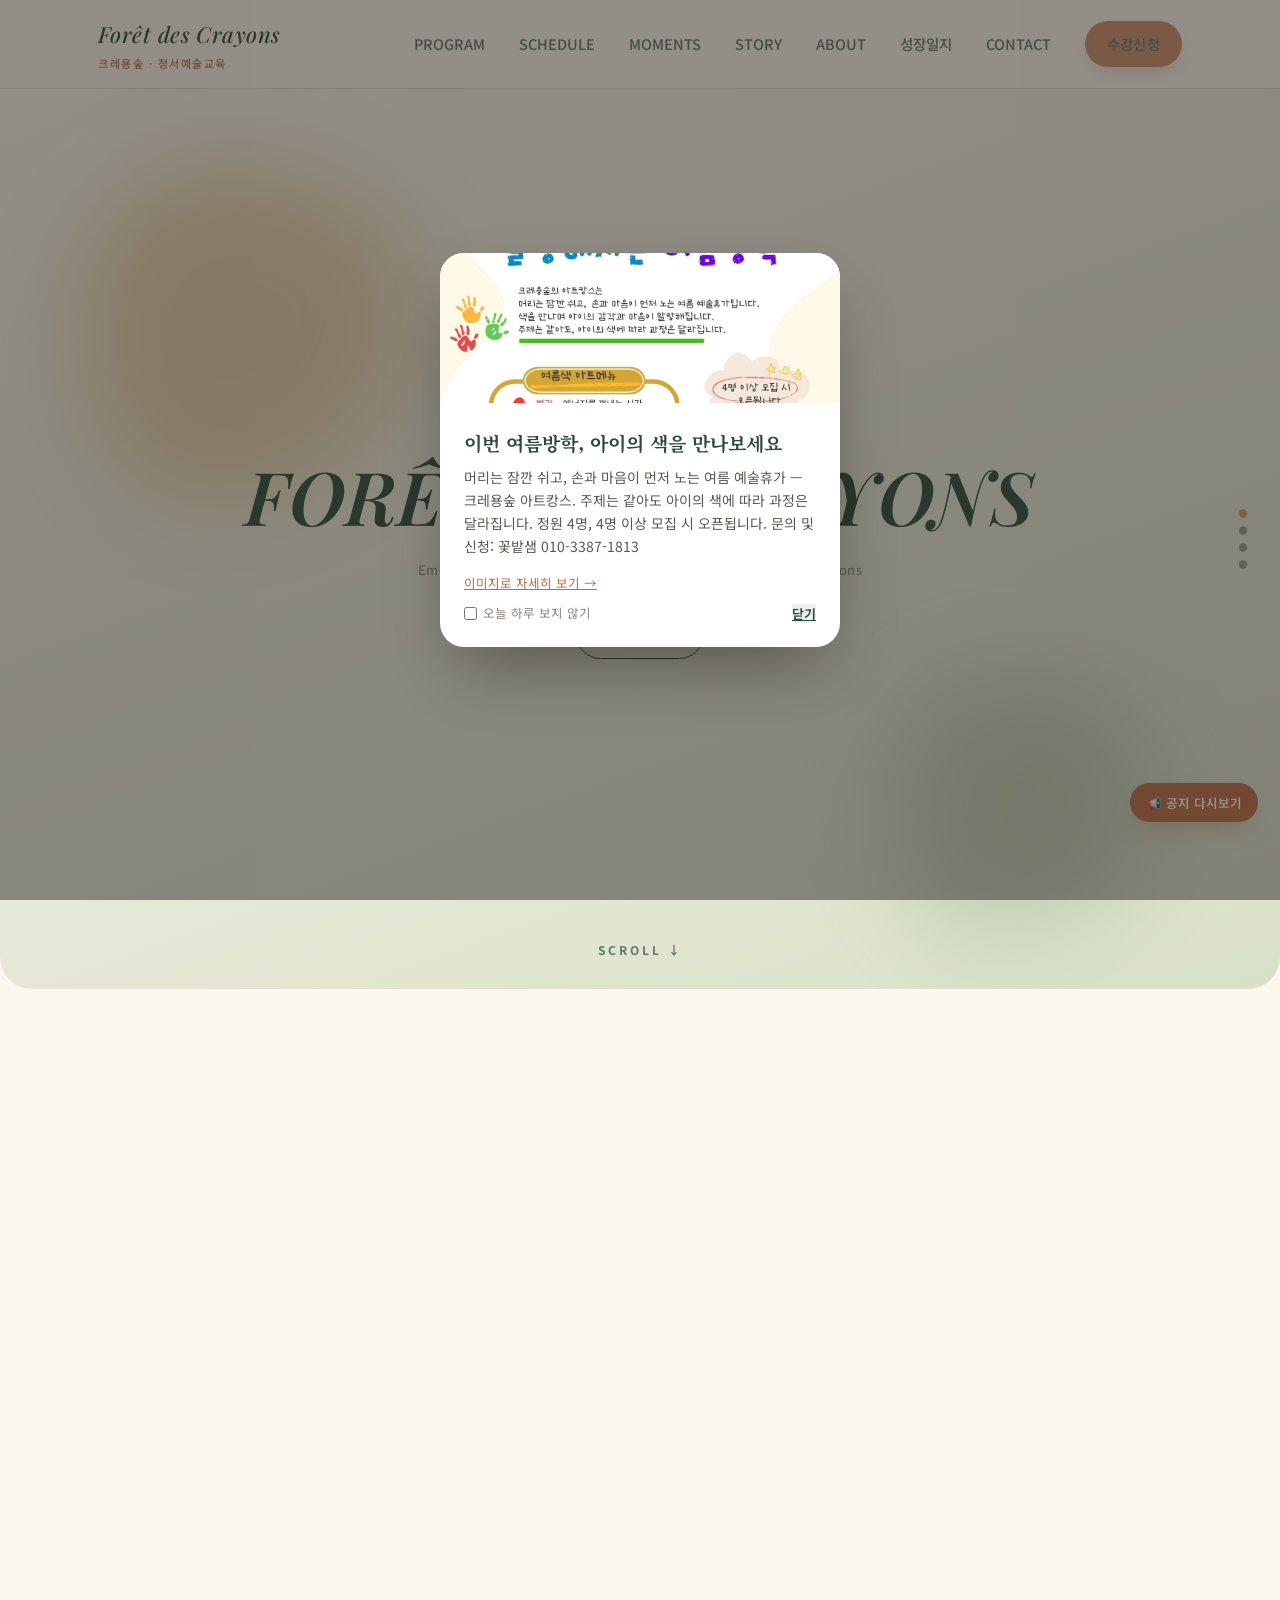
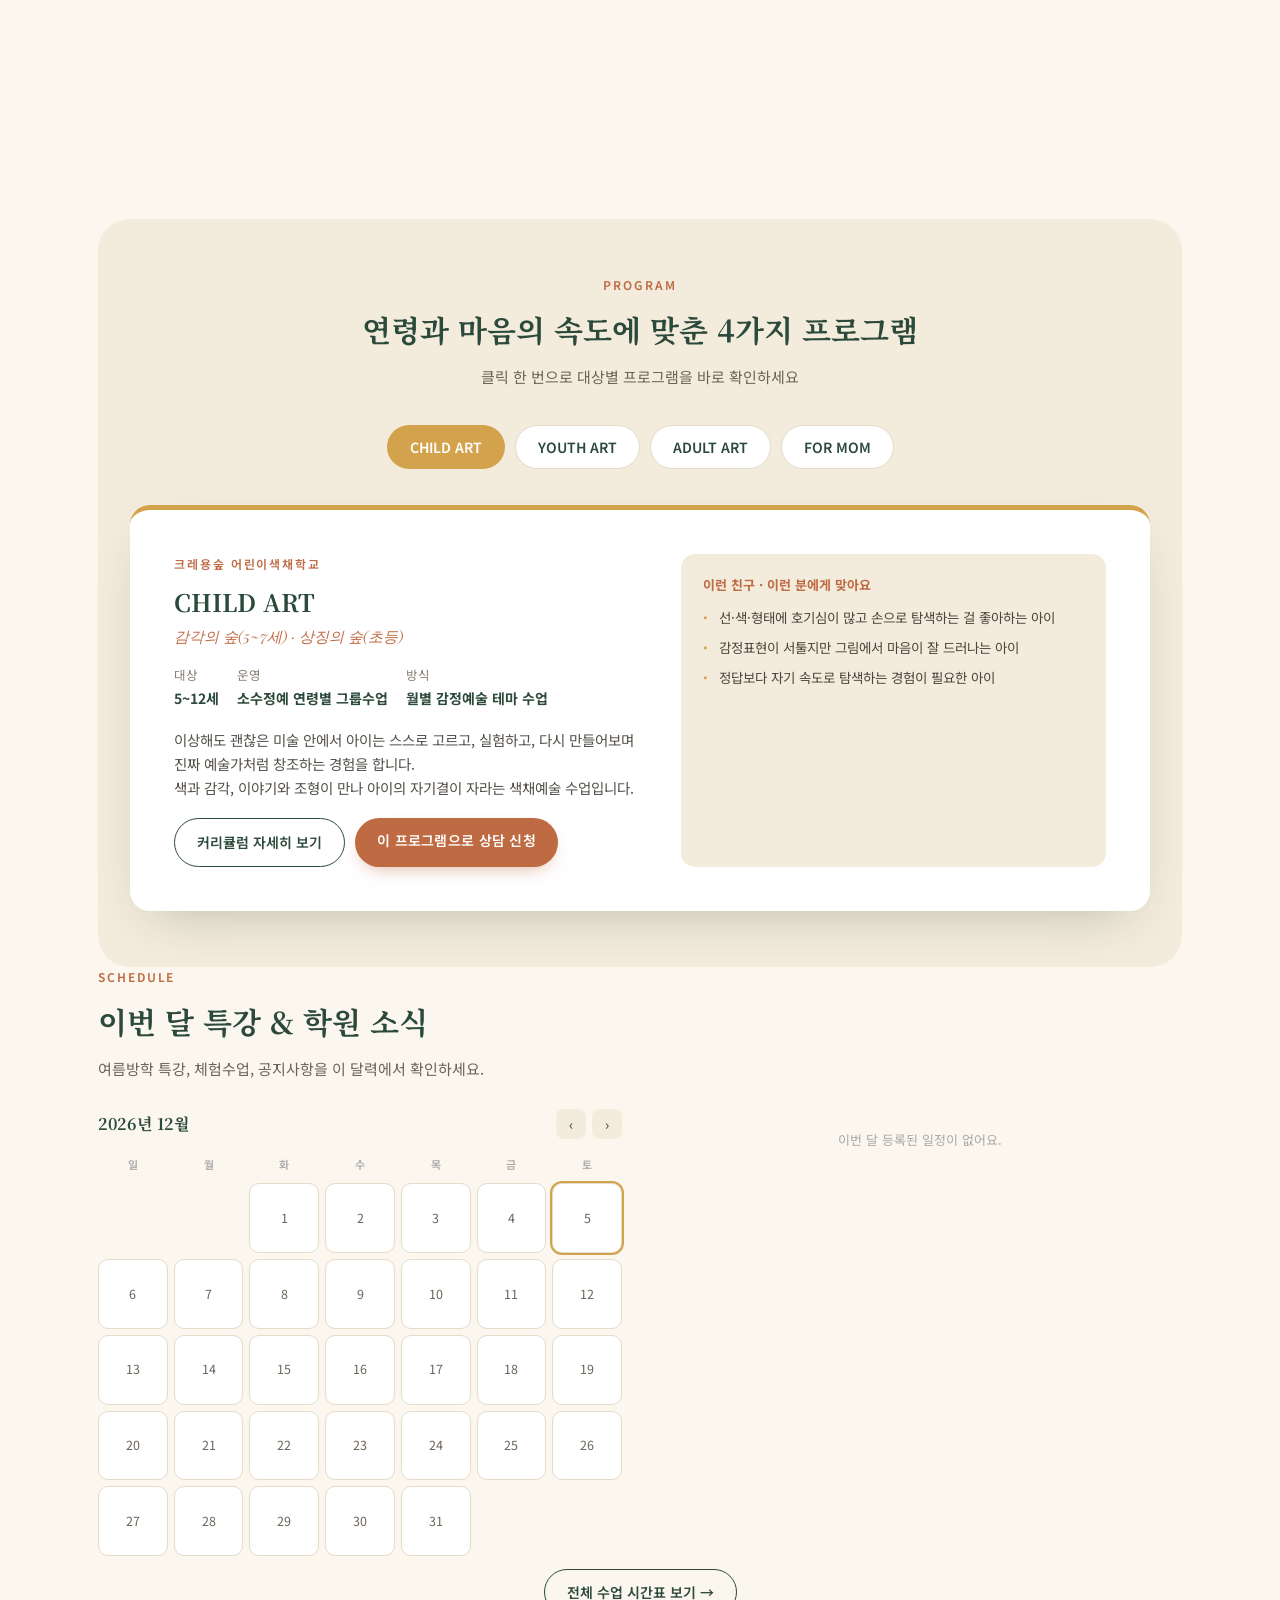
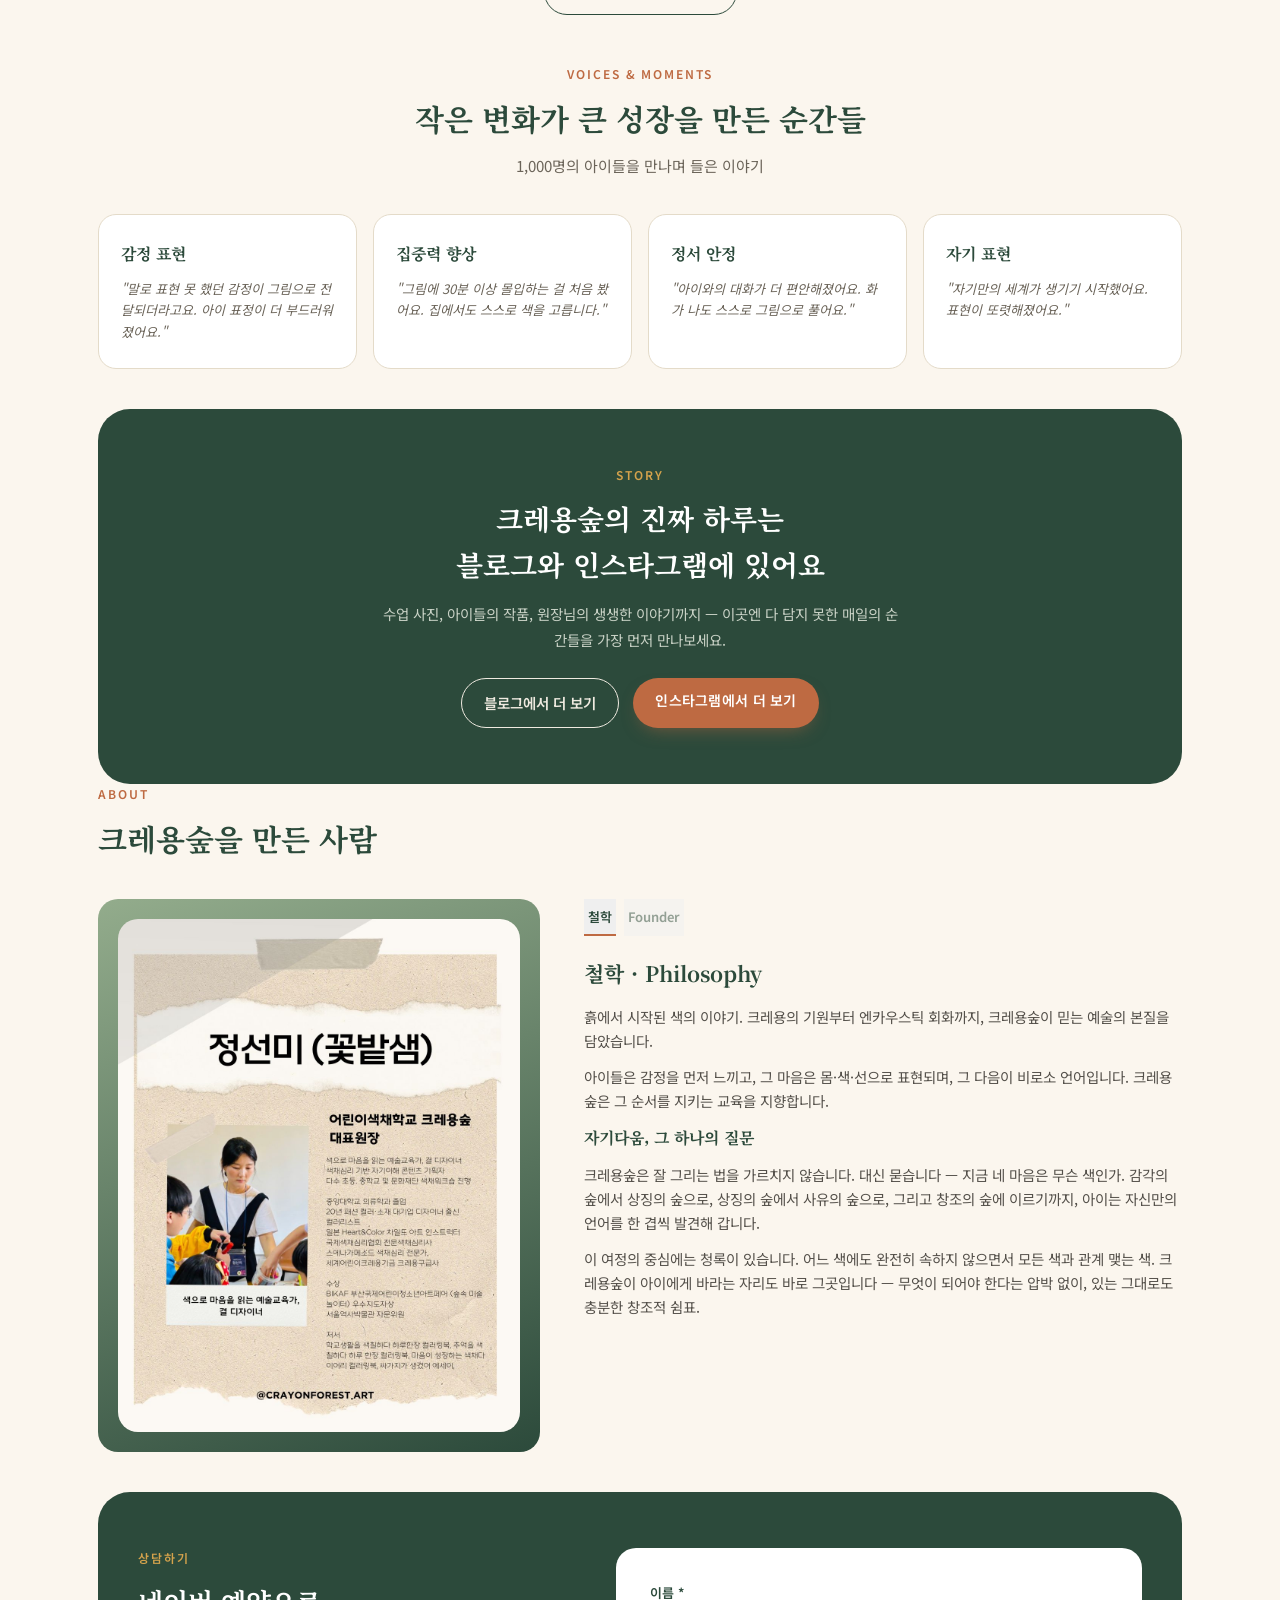
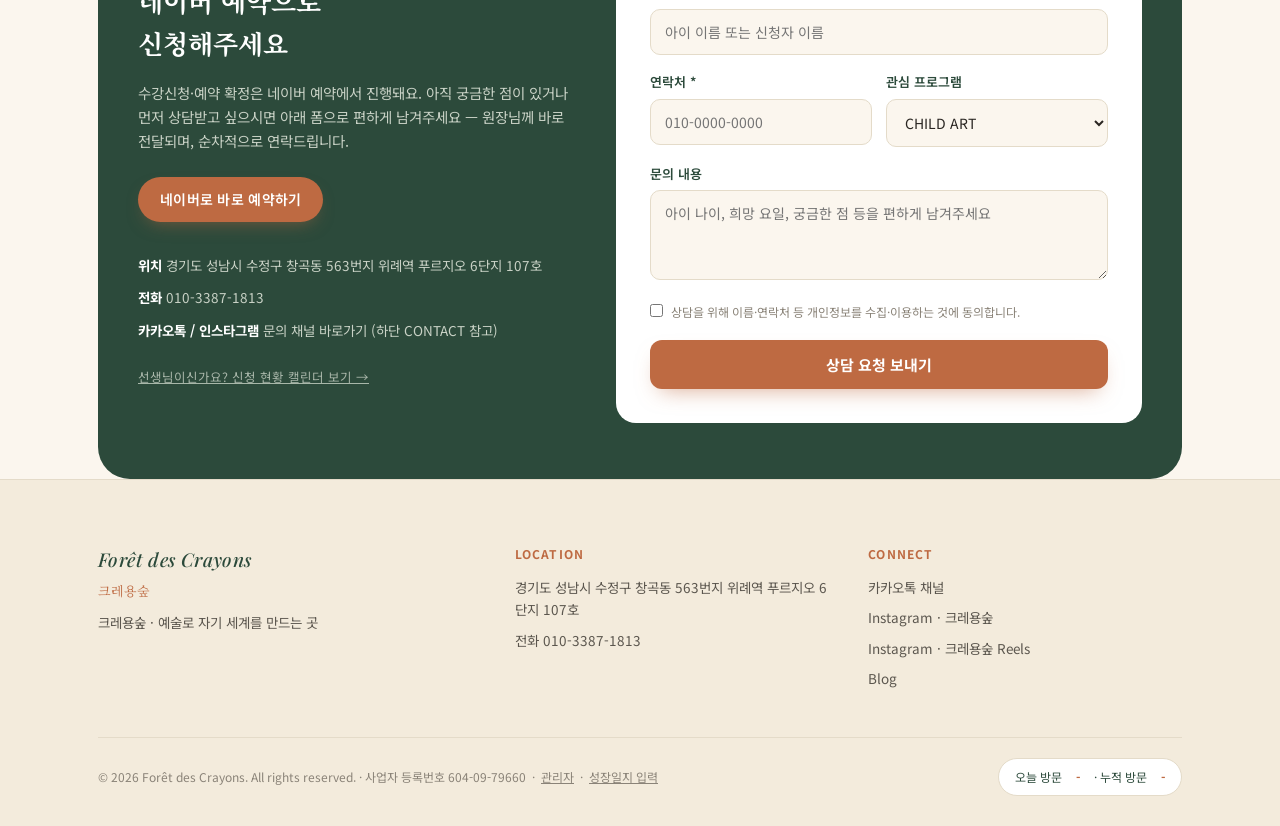
==== commit 74b86654: "Add files via upload" ====
--- a/index.html
+++ b/index.html
@@ -877,7 +877,7 @@
       </div>
     </div>
     <div class="foot-bottom">
-      <span>© 2026 Forêt des Crayons. All rights reserved. · 사업자 등록번호 604-09-79660 &nbsp;·&nbsp; <a href="/admin/" style="color:#8a8378; text-decoration:underline;">관리자</a></span>
+      <span>© 2026 Forêt des Crayons. All rights reserved. · 사업자 등록번호 604-09-79660 &nbsp;·&nbsp; <a href="/admin/" style="color:#8a8378; text-decoration:underline;">관리자</a> &nbsp;·&nbsp; <a href="teacher-entry.html" style="color:#8a8378; text-decoration:underline;">성장일지 입력</a></span>
       <div class="visitor-badge">오늘 방문 <b id="todayCount">-</b> · 누적 방문 <b id="totalCount">-</b></div>
     </div>
   </div>
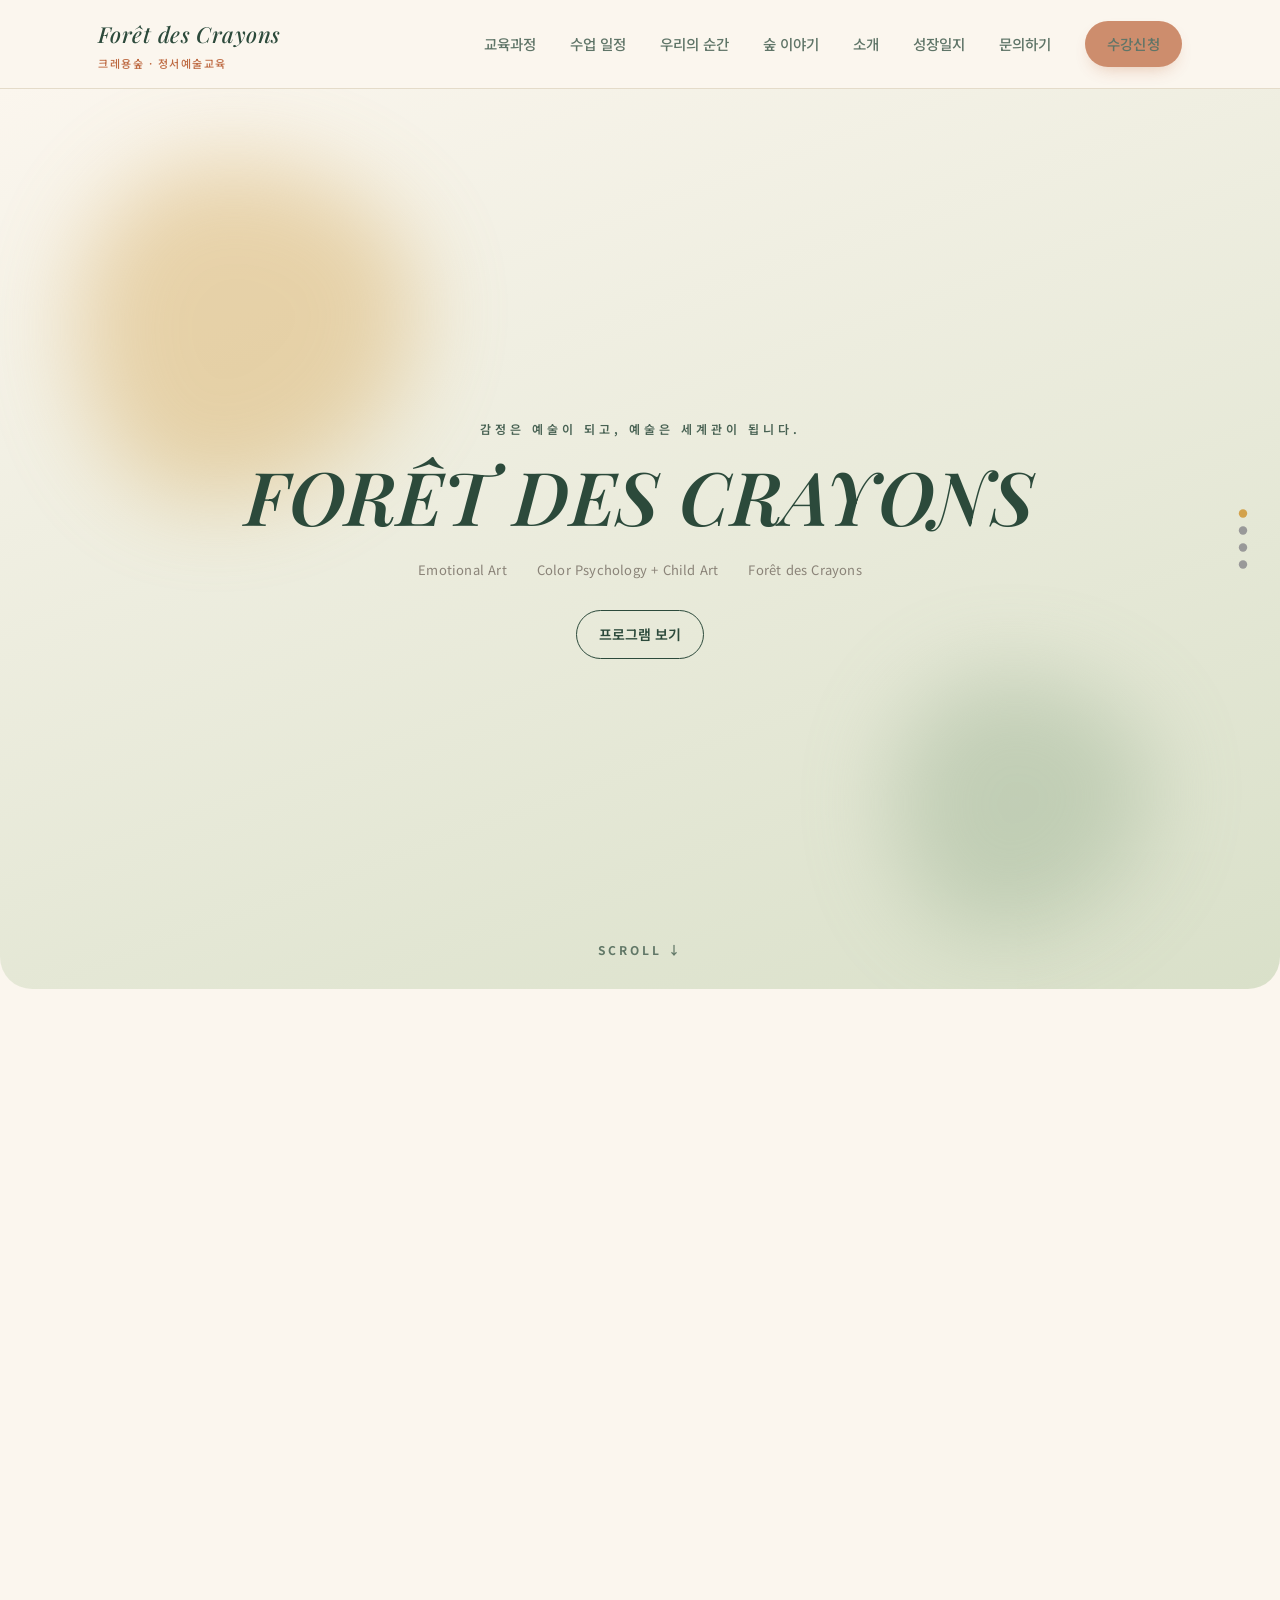
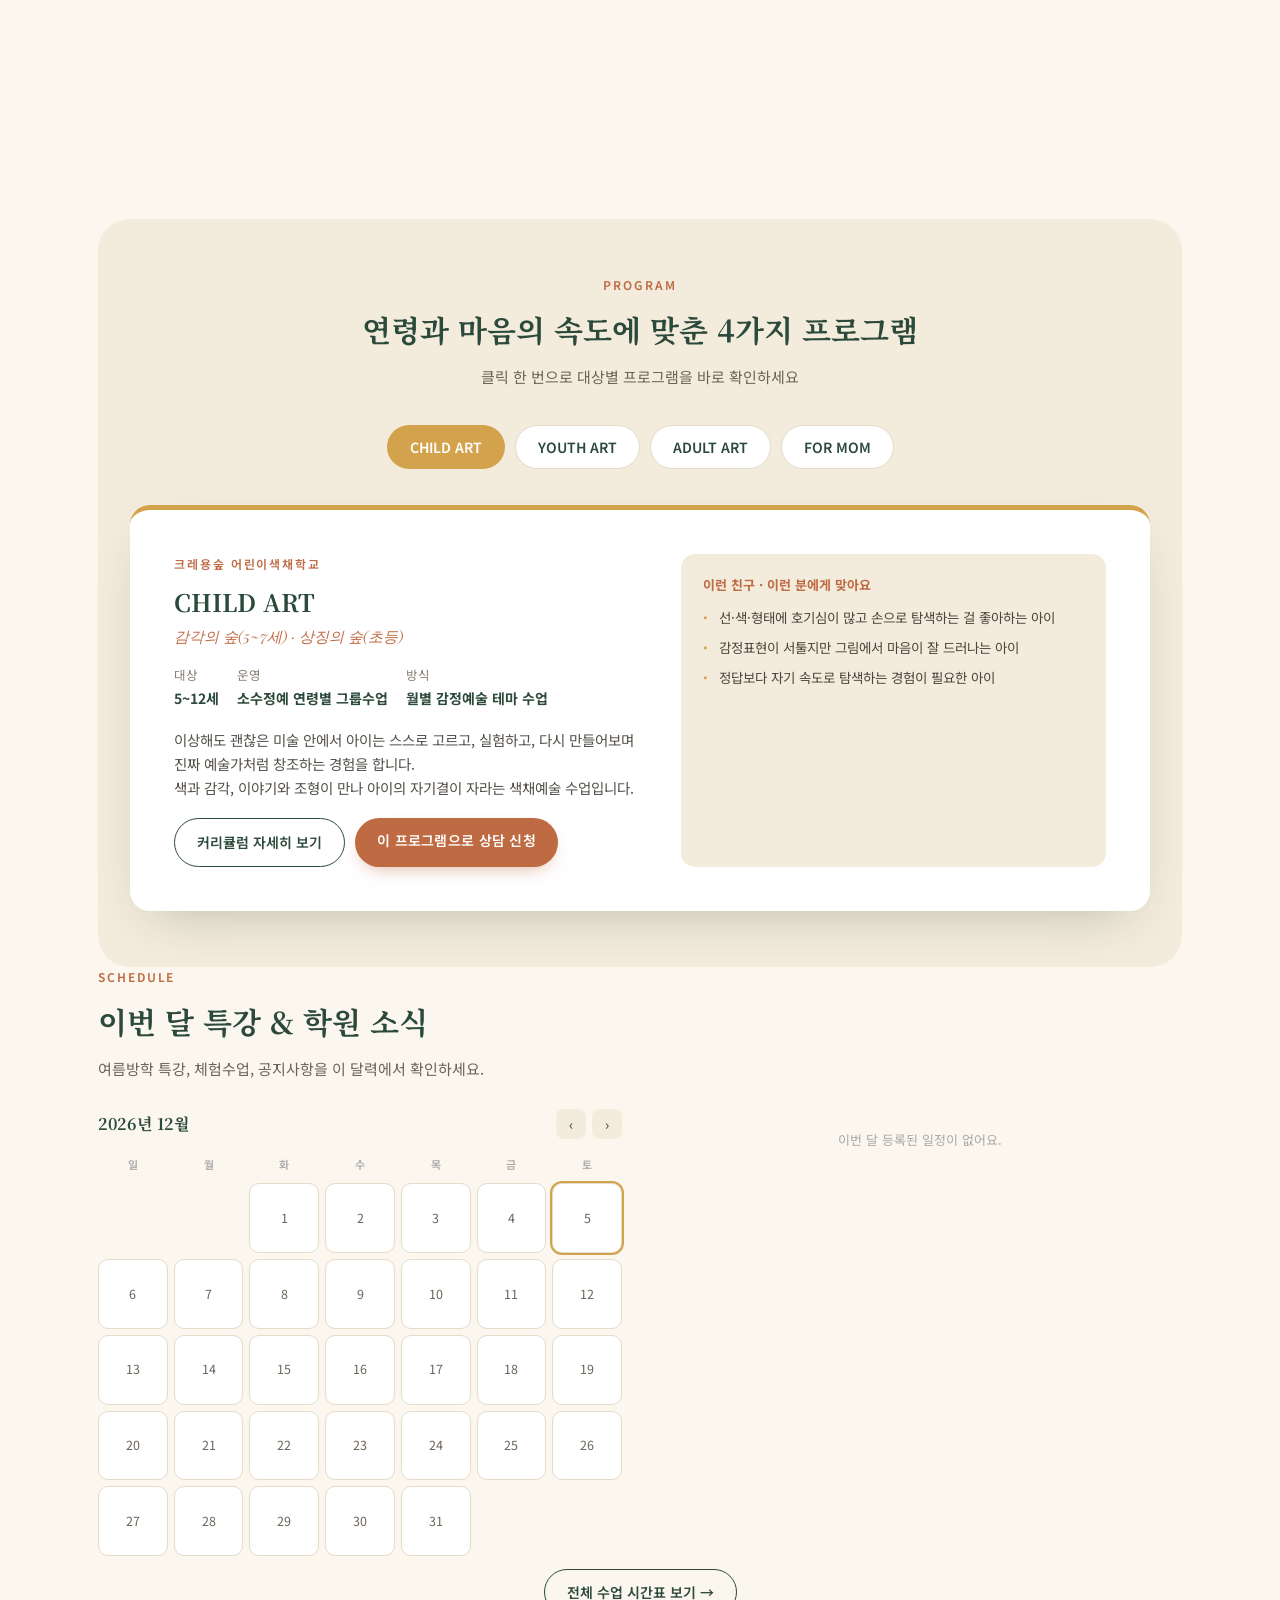
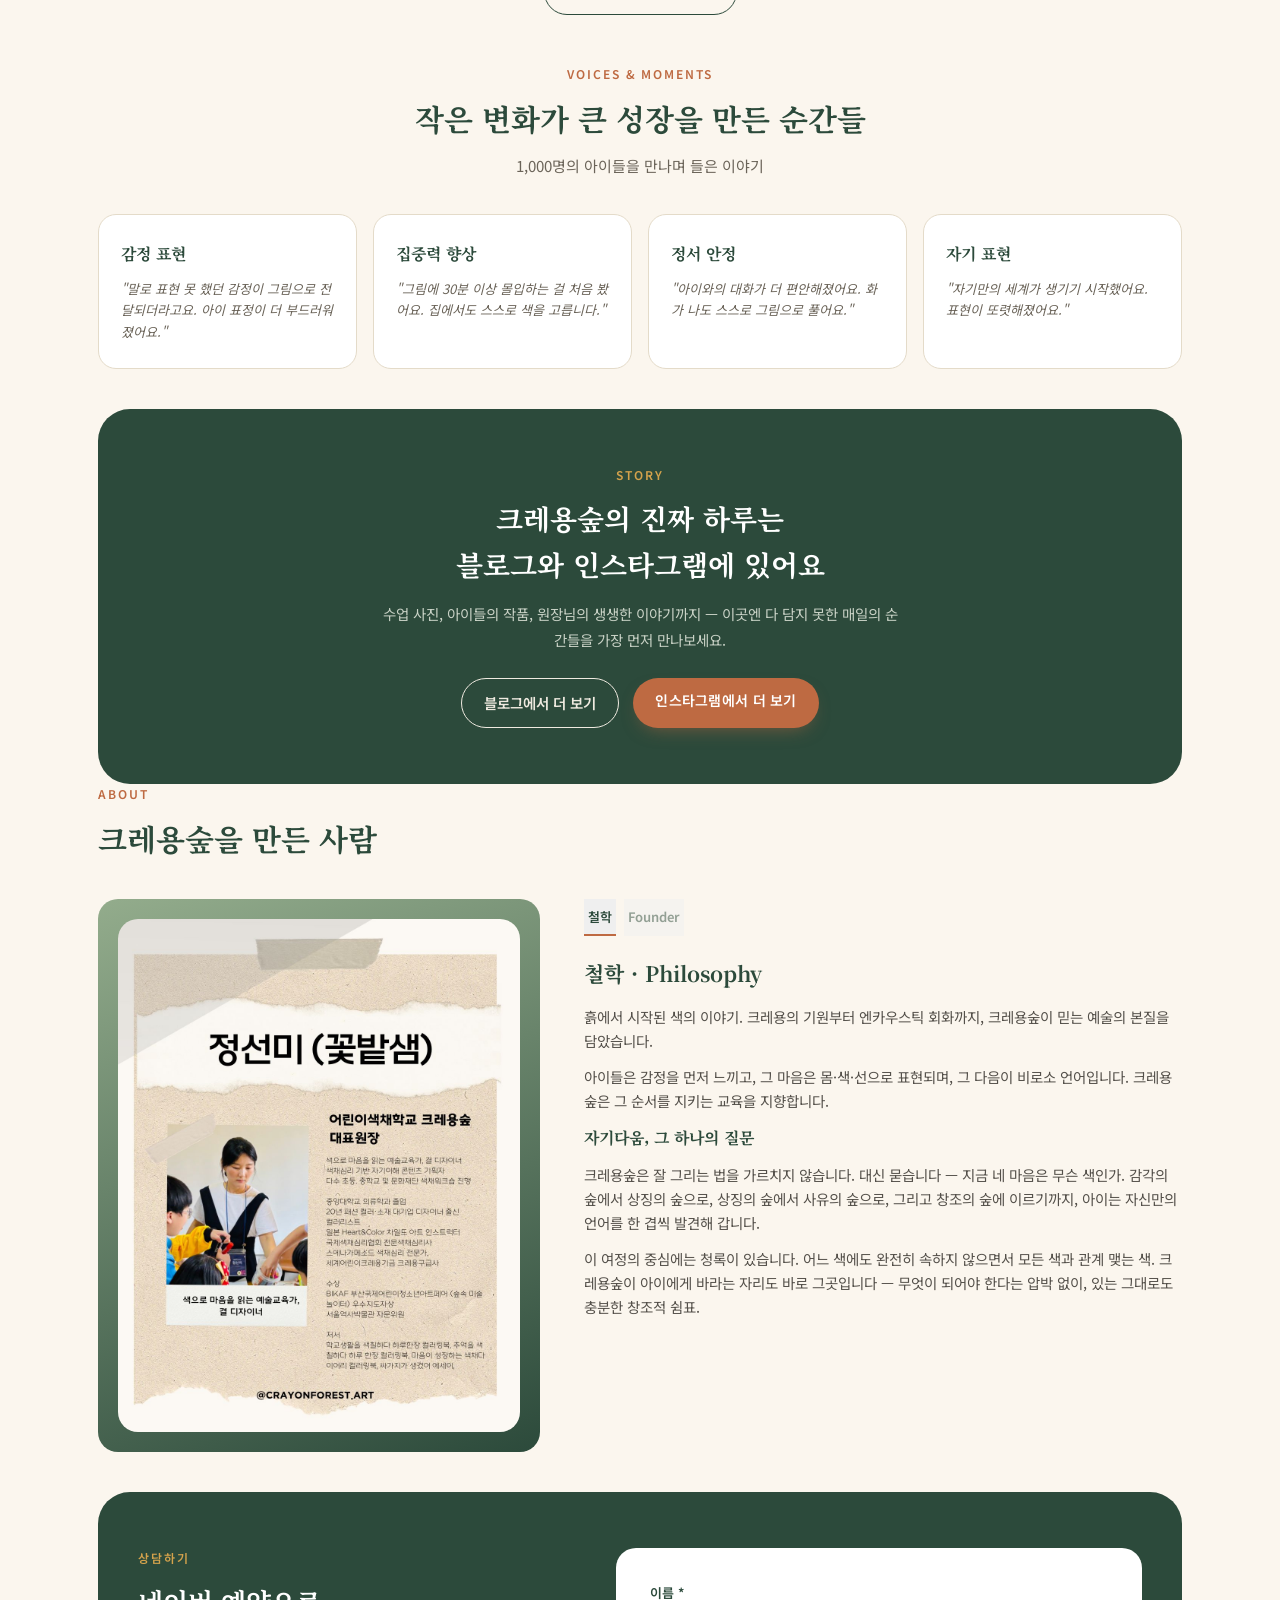
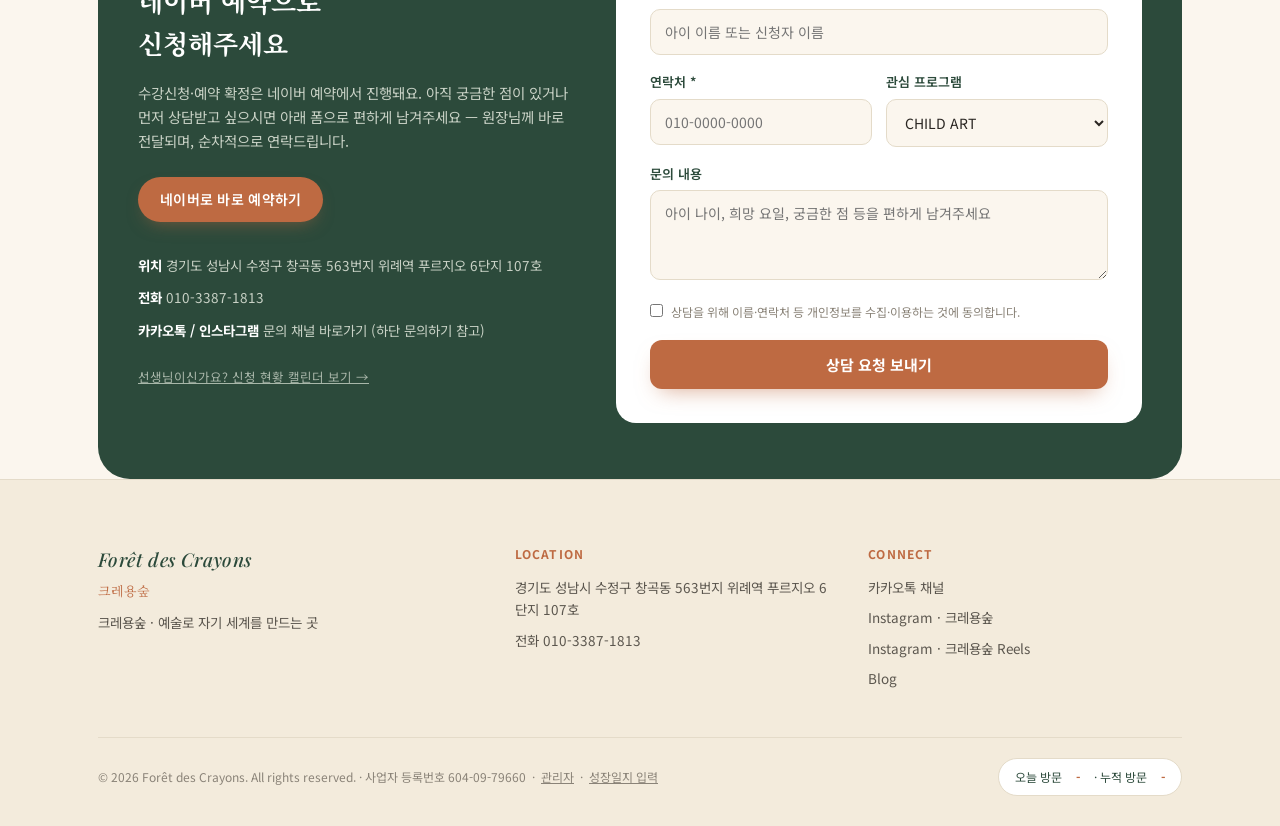
==== commit 5bf53fa4: "Add files via upload" ====
--- a/index.html
+++ b/index.html
@@ -505,25 +505,25 @@
   <div class="nav-inner">
     <a href="#top" class="brand logotype">Forêt des Crayons<span>크레용숲 · 정서예술교육</span></a>
     <nav class="menu">
-      <a href="#program">PROGRAM</a>
-      <a href="#events">SCHEDULE</a>
-      <a href="#moments">MOMENTS</a>
-      <a href="#story">STORY</a>
-      <a href="#about">ABOUT</a>
+      <a href="#program">교육과정</a>
+      <a href="#events">수업 일정</a>
+      <a href="#moments">우리의 순간</a>
+      <a href="#story">숲 이야기</a>
+      <a href="#about">소개</a>
       <a href="journal.html">성장일지</a>
-      <a href="#contact">CONTACT</a>
+      <a href="#contact">문의하기</a>
       <a href="https://map.naver.com/p/entry/place/2069167893?placePath=%2Fticket" target="_blank" rel="noopener" class="cta-btn">수강신청</a>
     </nav>
     <button class="menu-toggle" id="menuToggle" aria-label="메뉴 열기">☰</button>
   </div>
   <div class="mobile-menu" id="mobileMenu">
-    <a href="#program">PROGRAM</a>
-    <a href="#events">SCHEDULE</a>
-    <a href="#moments">MOMENTS</a>
-    <a href="#story">STORY</a>
-    <a href="#about">ABOUT</a>
+    <a href="#program">교육과정</a>
+    <a href="#events">수업 일정</a>
+    <a href="#moments">우리의 순간</a>
+    <a href="#story">숲 이야기</a>
+    <a href="#about">소개</a>
     <a href="journal.html">성장일지</a>
-    <a href="#contact">CONTACT</a>
+    <a href="#contact">문의하기</a>
     <a href="https://map.naver.com/p/entry/place/2069167893?placePath=%2Fticket" target="_blank" rel="noopener" class="cta-btn" style="text-align:center;">수강신청</a>
   </div>
 </header>
@@ -779,7 +779,7 @@
         <div class="reg-info">
           <div><b>위치</b> <span id="infoAddress">경기도 성남시 수정구 창곡동 563번지 위례역 푸르지오 6단지 107호</span></div>
           <div><b>전화</b> <span id="infoPhone">010-0000-0000</span></div>
-          <div><b>카카오톡 / 인스타그램</b> 문의 채널 바로가기 (하단 CONTACT 참고)</div>
+          <div><b>카카오톡 / 인스타그램</b> 문의 채널 바로가기 (하단 문의하기 참고)</div>
         </div>
         <a href="#" class="admin-link" onclick="openAdmin(event)">선생님이신가요? 신청 현황 캘린더 보기 →</a>
       </div>
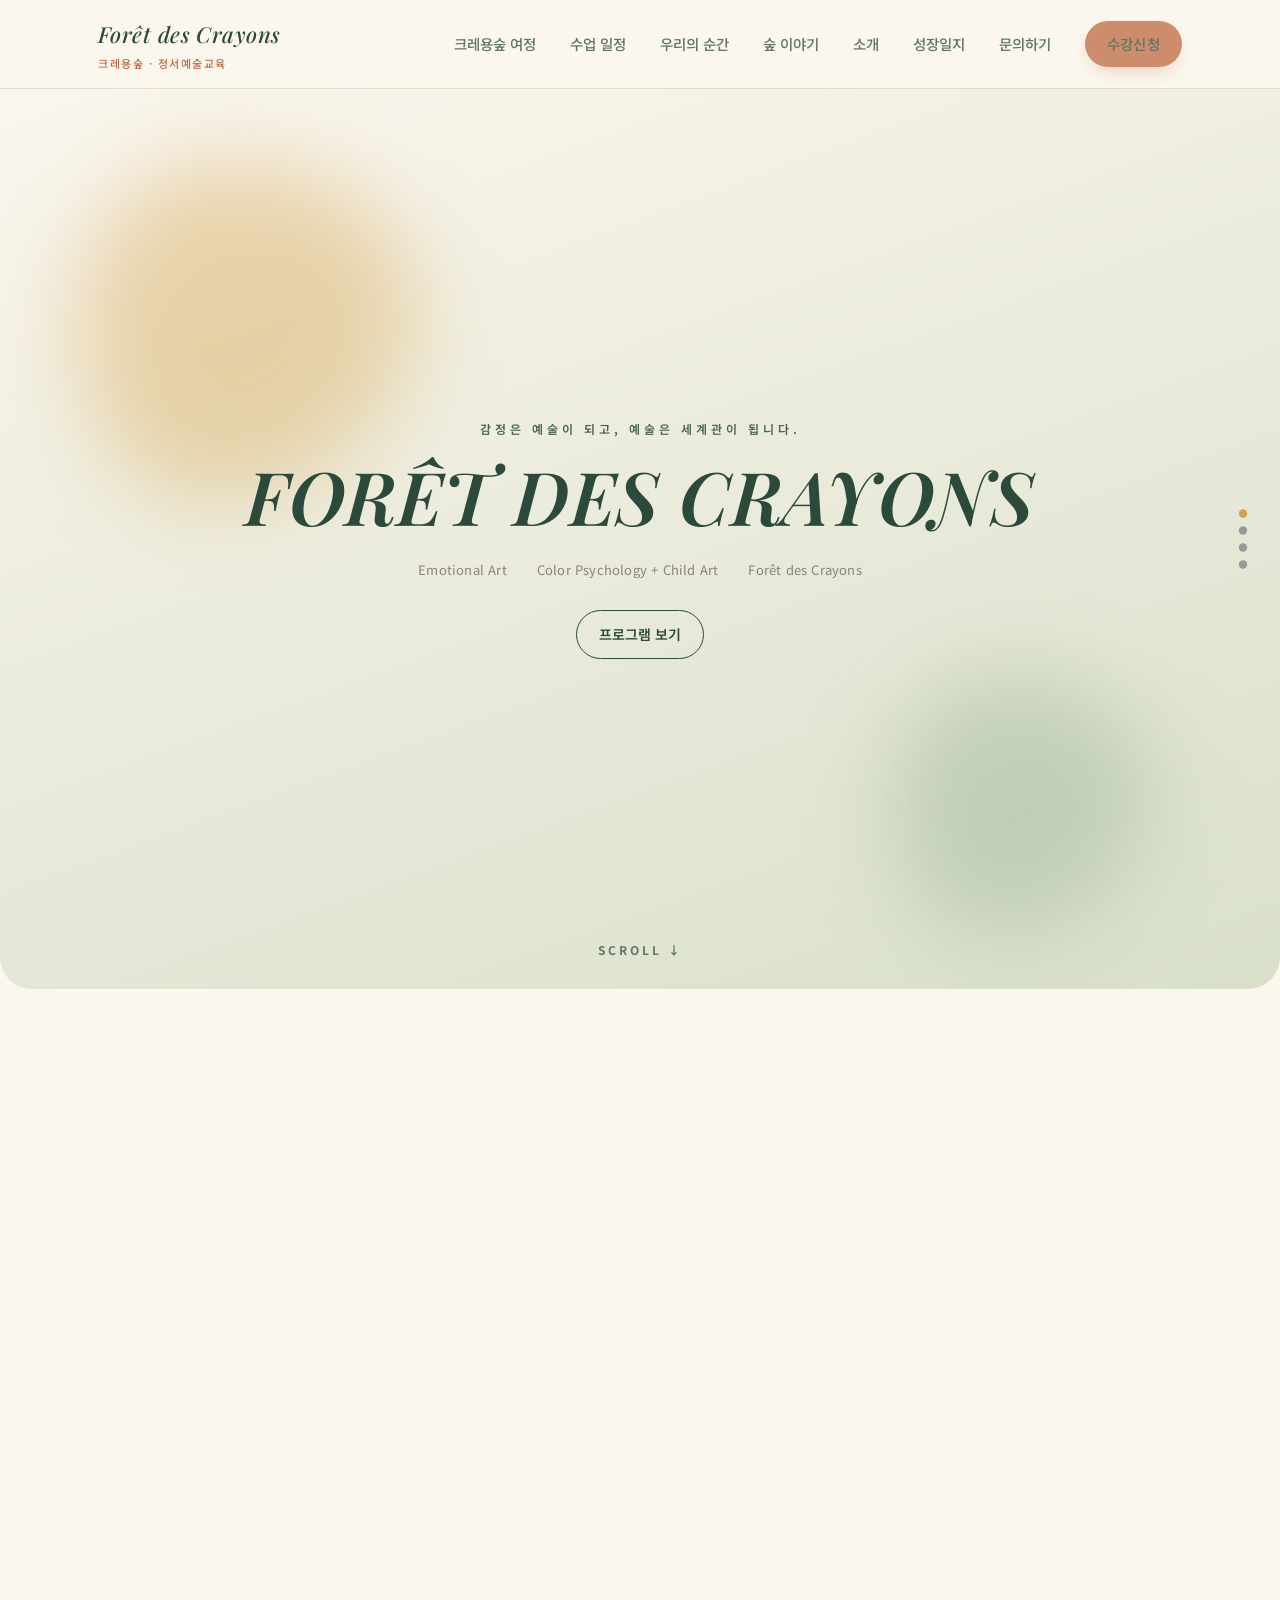
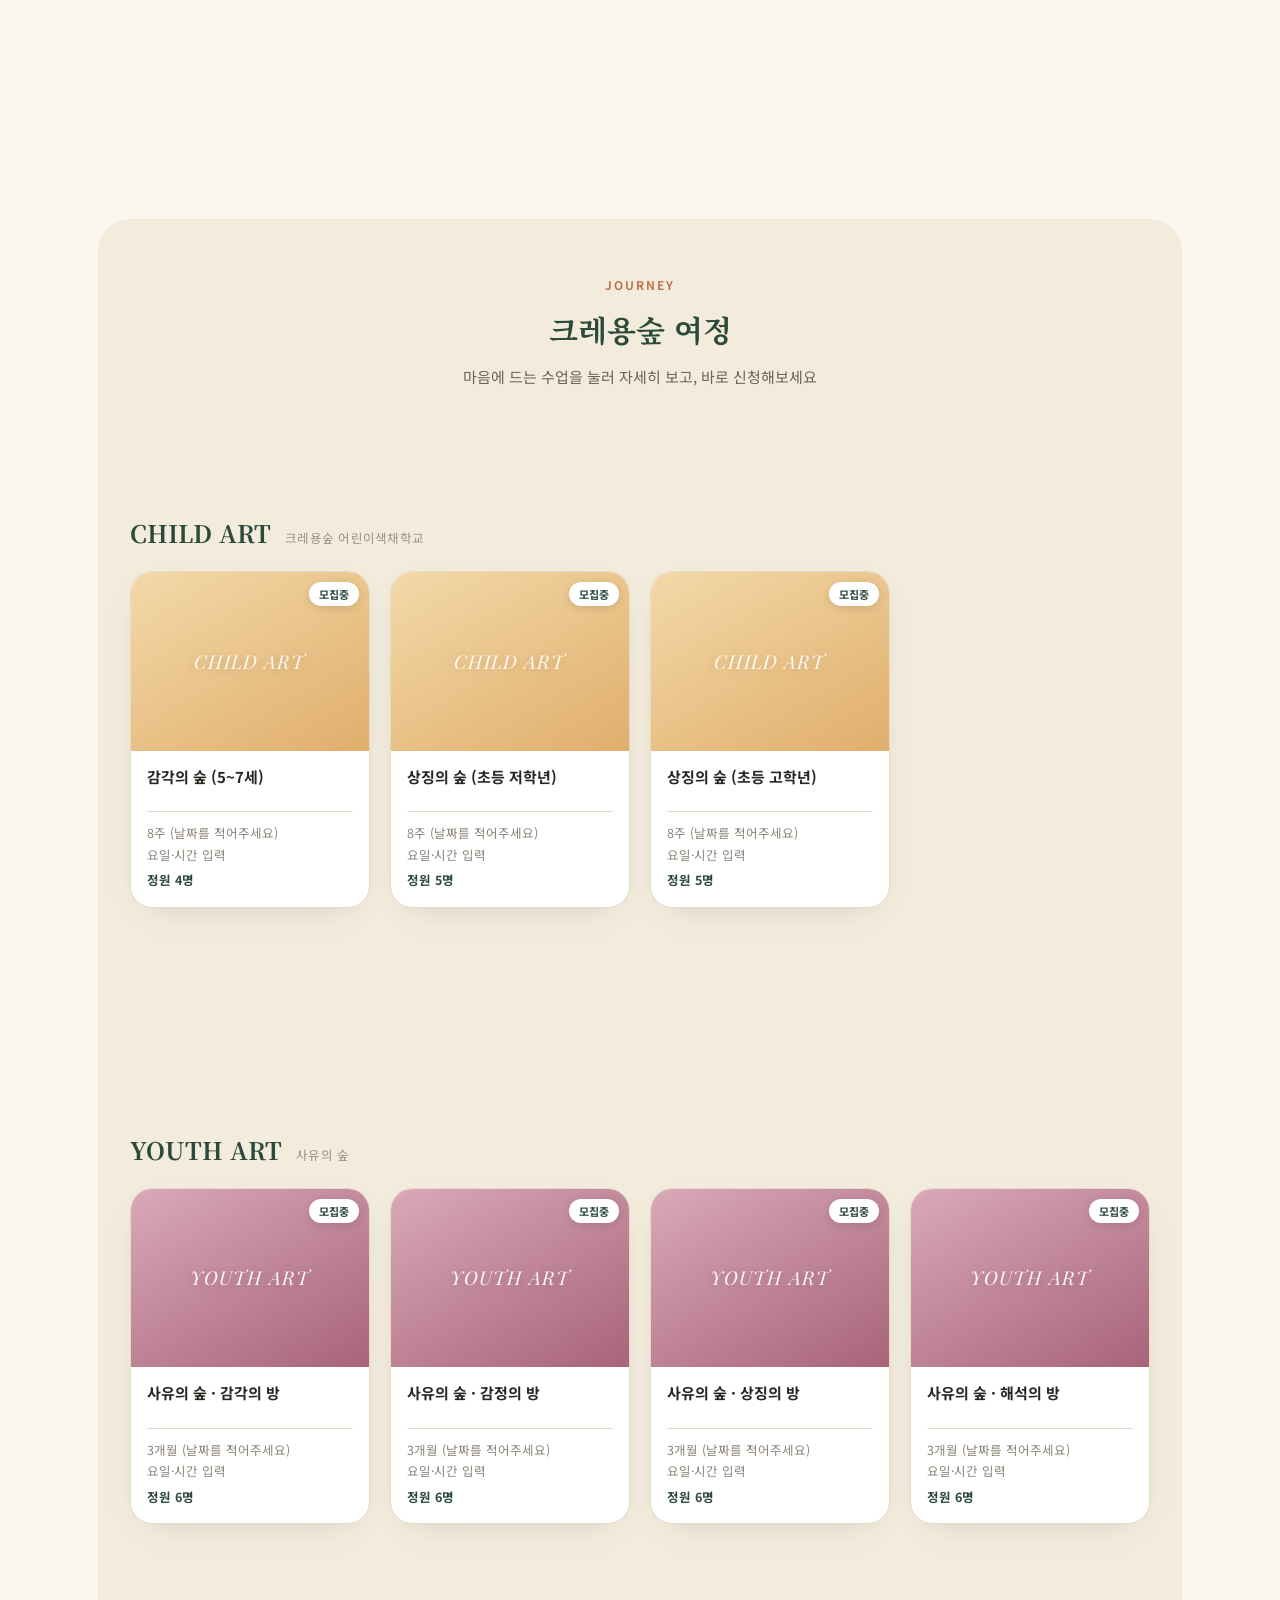
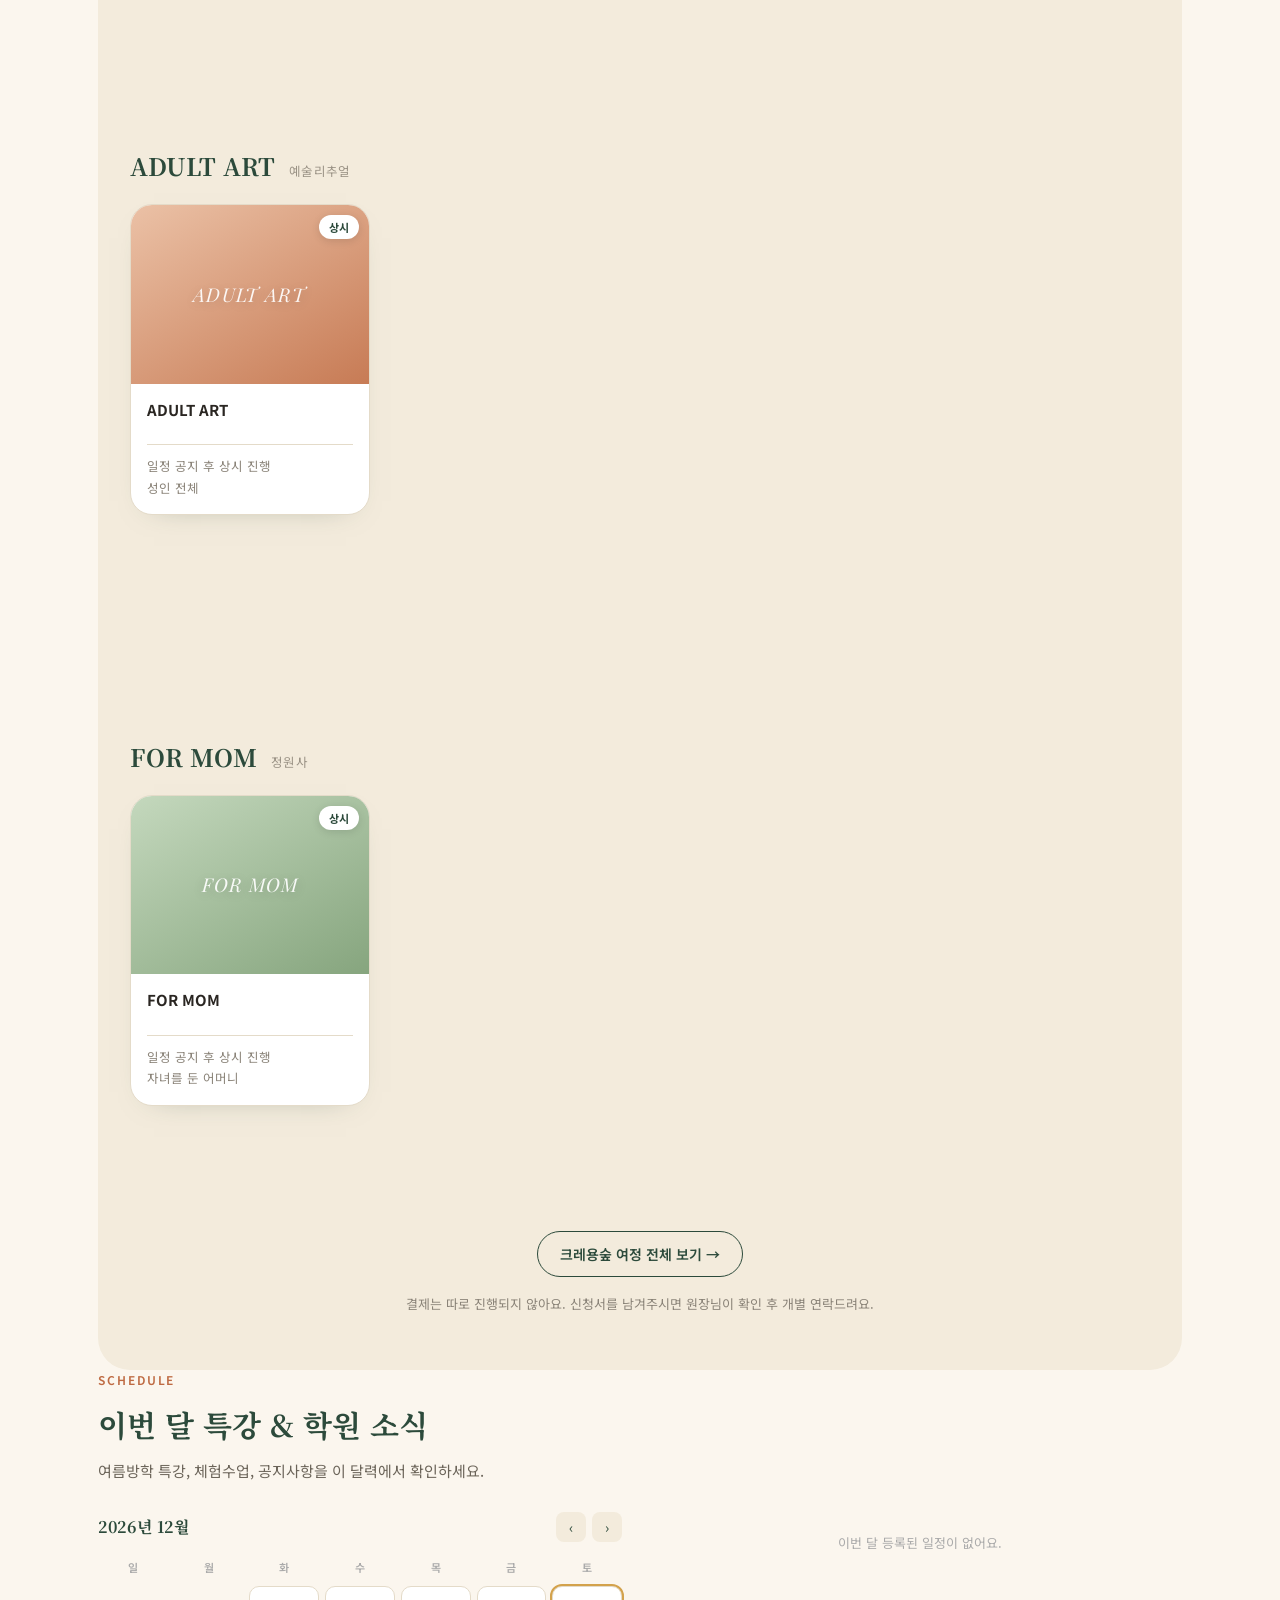
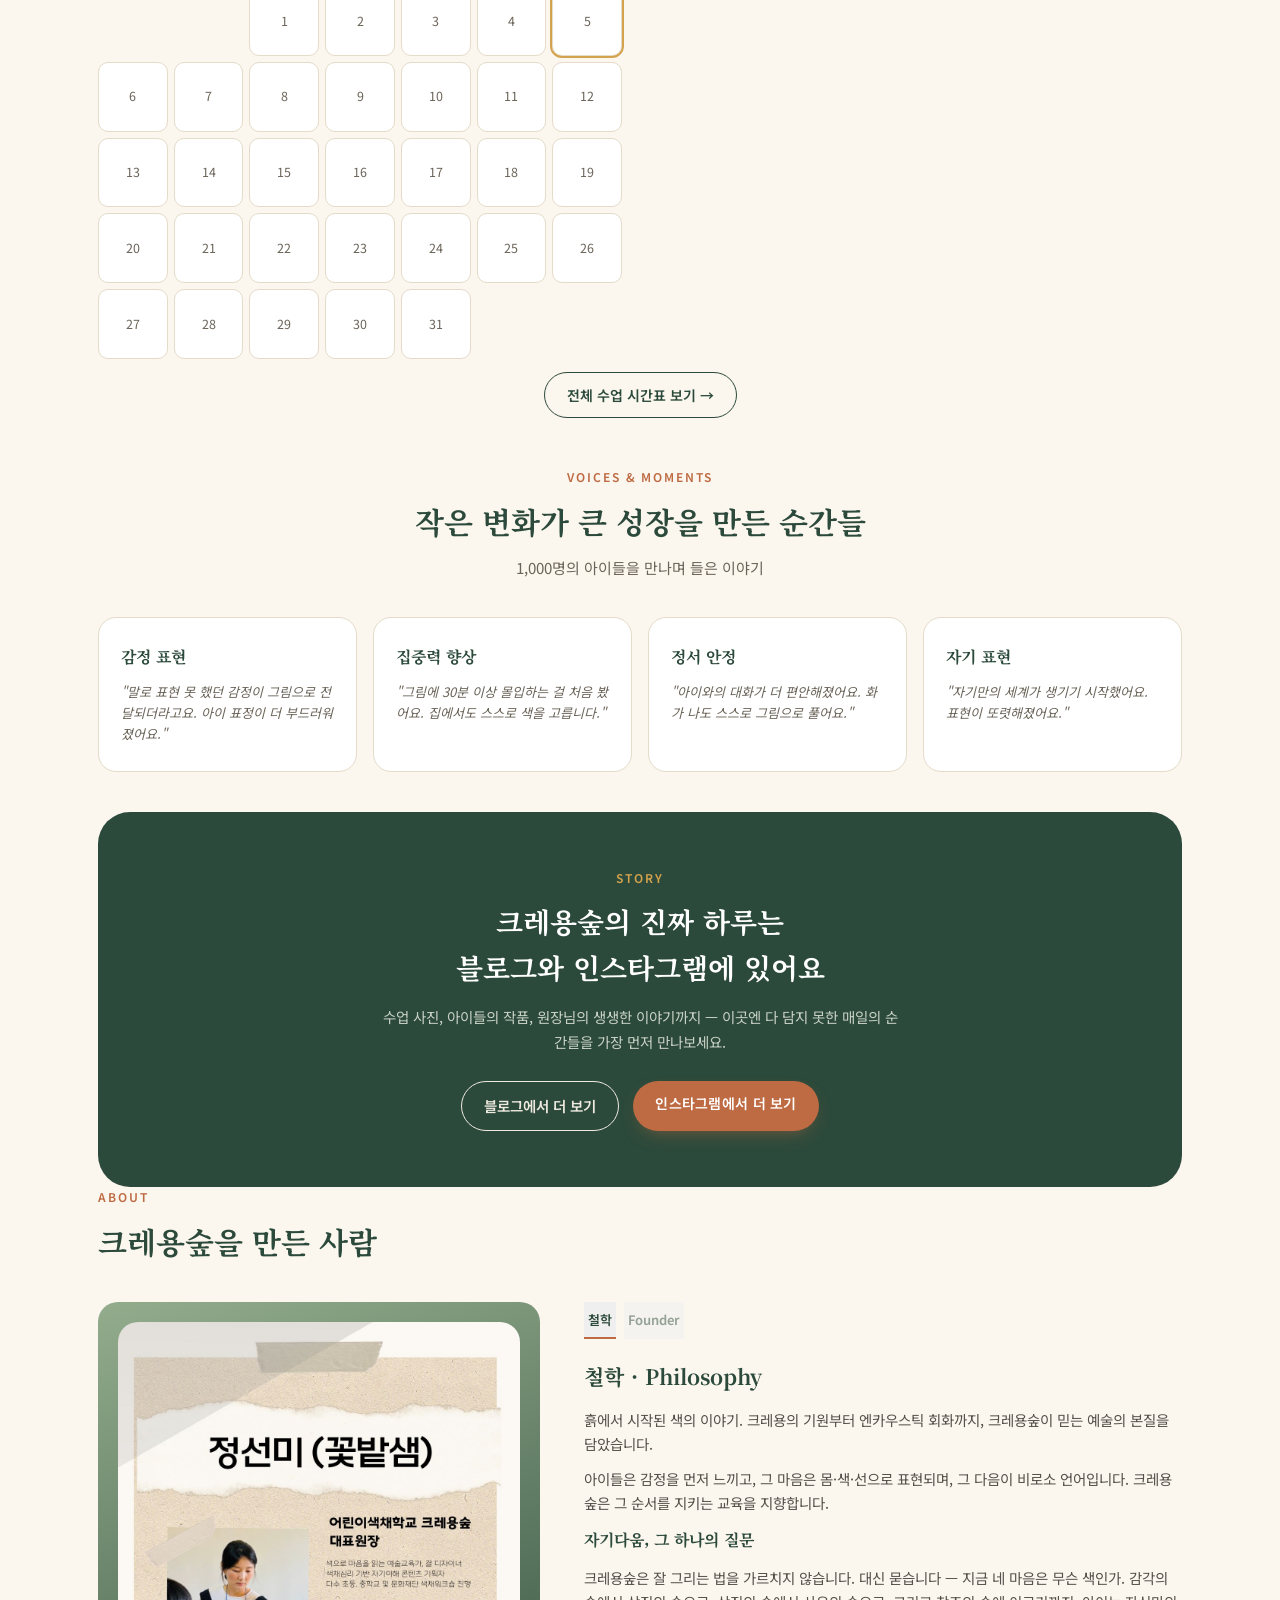
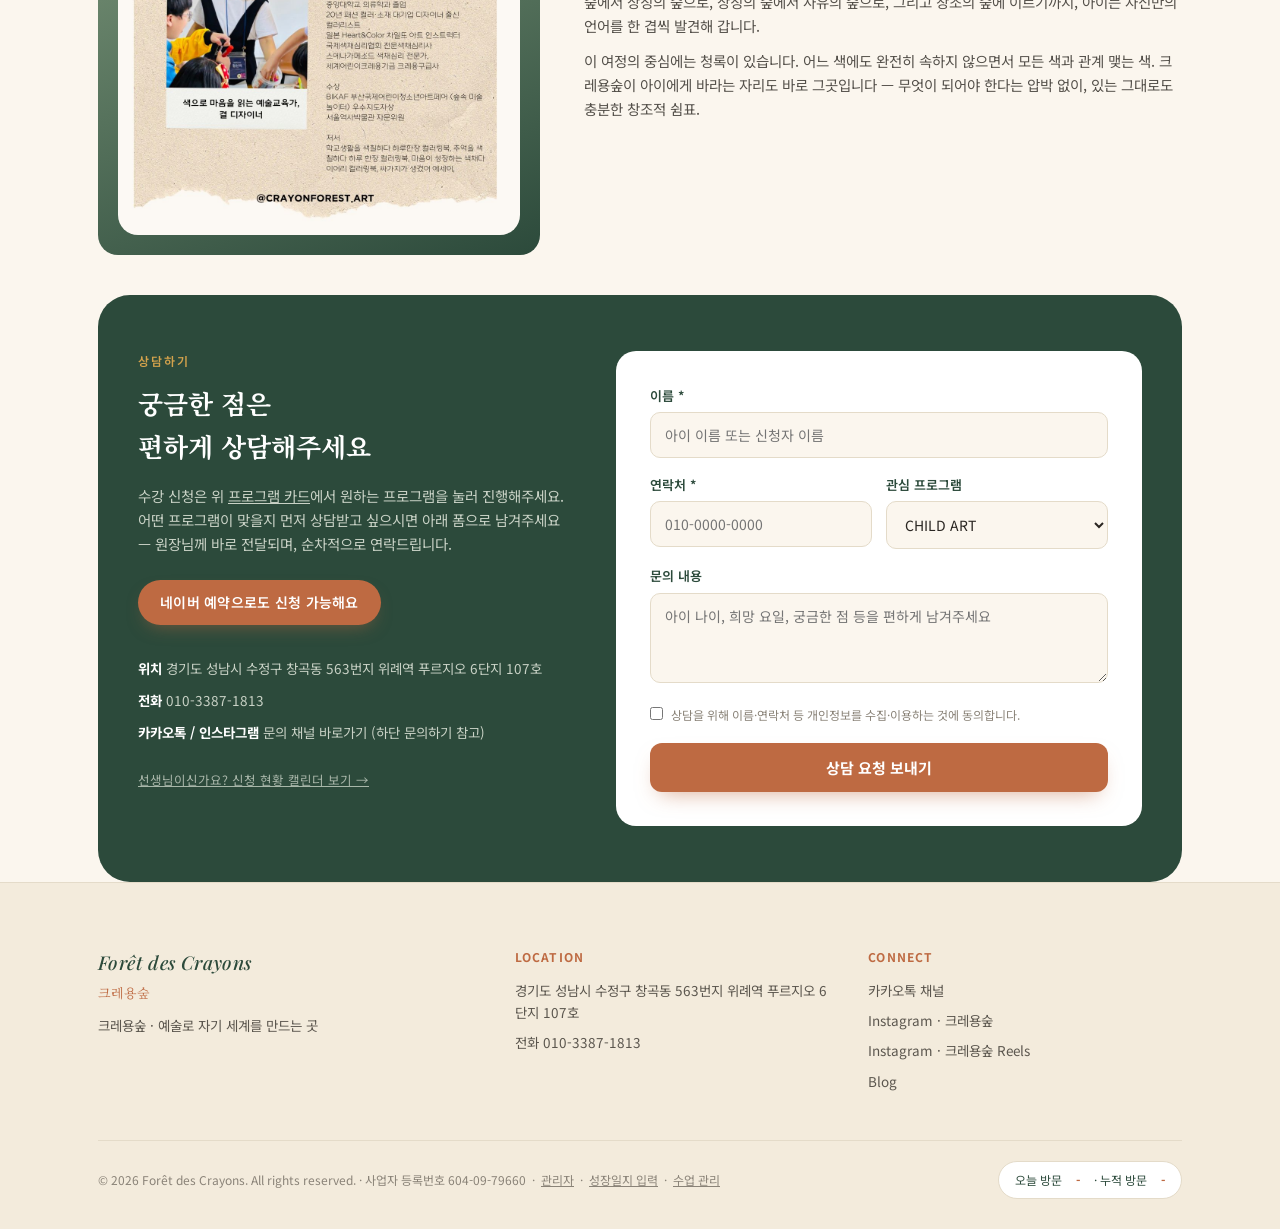
==== commit 74b53e1e: "Add files via upload" ====
--- a/index.html
+++ b/index.html
@@ -6,6 +6,7 @@
 <title>크레용숲 | Forêt des Crayons</title>
 <link rel="preconnect" href="https://fonts.googleapis.com">
 <link href="https://fonts.googleapis.com/css2?family=Playfair+Display:ital,wght@0,500;1,500;1,600&family=Noto+Serif+KR:wght@500;700&family=Noto+Sans+KR:wght@300;400;500;600;700&display=swap" rel="stylesheet">
+<link rel="stylesheet" href="css/programs.css">
 <style>
   :root{
     --ivory:#FBF6EE;
@@ -342,6 +343,8 @@
   .p-fit ul{list-style:none; display:flex; flex-direction:column; gap:8px;}
   .p-fit li{font-size:13.5px; color:#4b463f; padding-left:16px; position:relative;}
   .p-fit li::before{content:"·"; position:absolute; left:0; color:var(--gold); font-weight:900;}
+
+
   .p-cta{margin-top:18px;}
 
   /* ---------- Moments ---------- */
@@ -505,26 +508,26 @@
   <div class="nav-inner">
     <a href="#top" class="brand logotype">Forêt des Crayons<span>크레용숲 · 정서예술교육</span></a>
     <nav class="menu">
-      <a href="#program">교육과정</a>
+      <a href="#program">크레용숲 여정</a>
       <a href="#events">수업 일정</a>
       <a href="#moments">우리의 순간</a>
       <a href="#story">숲 이야기</a>
       <a href="#about">소개</a>
       <a href="journal.html">성장일지</a>
       <a href="#contact">문의하기</a>
-      <a href="https://map.naver.com/p/entry/place/2069167893?placePath=%2Fticket" target="_blank" rel="noopener" class="cta-btn">수강신청</a>
+      <a href="classes.html" class="cta-btn">수강신청</a>
     </nav>
     <button class="menu-toggle" id="menuToggle" aria-label="메뉴 열기">☰</button>
   </div>
   <div class="mobile-menu" id="mobileMenu">
-    <a href="#program">교육과정</a>
+    <a href="#program">크레용숲 여정</a>
     <a href="#events">수업 일정</a>
     <a href="#moments">우리의 순간</a>
     <a href="#story">숲 이야기</a>
     <a href="#about">소개</a>
     <a href="journal.html">성장일지</a>
     <a href="#contact">문의하기</a>
-    <a href="https://map.naver.com/p/entry/place/2069167893?placePath=%2Fticket" target="_blank" rel="noopener" class="cta-btn" style="text-align:center;">수강신청</a>
+    <a href="classes.html" class="cta-btn" style="text-align:center;">수강신청</a>
   </div>
 </header>
 
@@ -667,7 +670,7 @@
       <h1 class="hp-title" style="font-size:clamp(22px,3.6vw,36px);">예술로 자기결을 세워가도록,<br>그 시작을 함께 합니다</h1>
       <div class="hero-btns">
         <a href="#program" class="btn-outline">프로그램 보기</a>
-        <a href="https://map.naver.com/p/entry/place/2069167893?placePath=%2Fticket" target="_blank" rel="noopener" class="cta-btn">수강신청 하기</a>
+        <a href="classes.html" class="cta-btn">수강신청 하기</a>
       </div>
     </div>
 
@@ -682,17 +685,13 @@
 <section id="program" class="wrap">
   <div class="program-section wrap" style="padding:56px 32px;">
     <div class="section-head">
-      <div class="eyebrow">Program</div>
-      <h2>연령과 마음의 속도에 맞춘 4가지 프로그램</h2>
-      <p>클릭 한 번으로 대상별 프로그램을 바로 확인하세요</p>
-    </div>
-    <div class="tabs" id="tabs">
-      <button class="tab-btn active" data-c="gold" data-p="child">CHILD ART</button>
-      <button class="tab-btn" data-c="berry" data-p="youth">YOUTH ART</button>
-      <button class="tab-btn" data-c="clay" data-p="adult">ADULT ART</button>
-      <button class="tab-btn" data-c="sage" data-p="mom">FOR MOM</button>
-    </div>
-    <div class="program-panel" id="programPanel"></div>
+      <div class="eyebrow">Journey</div>
+      <h2>크레용숲 여정</h2>
+      <p>마음에 드는 수업을 눌러 자세히 보고, 바로 신청해보세요</p>
+    </div>
+    <div id="progGrid"><div class="prog-empty">수업을 불러오는 중이에요…</div></div>
+    <div class="prog-more"><a href="classes.html" class="btn-outline" style="border-color:var(--forest); color:var(--forest);">크레용숲 여정 전체 보기 →</a></div>
+    <p style="text-align:center; margin-top:26px; font-size:13px; color:#8a8378;">결제는 따로 진행되지 않아요. 신청서를 남겨주시면 원장님이 확인 후 개별 연락드려요.</p>
   </div>
 </section>
 
@@ -773,9 +772,9 @@
     <div class="reg-inner">
       <div class="reg-side">
         <div class="eyebrow">상담하기</div>
-        <h2>네이버 예약으로<br>신청해주세요</h2>
-        <p>수강신청·예약 확정은 네이버 예약에서 진행돼요. 아직 궁금한 점이 있거나 먼저 상담받고 싶으시면 아래 폼으로 편하게 남겨주세요 — 원장님께 바로 전달되며, 순차적으로 연락드립니다.</p>
-        <a href="https://map.naver.com/p/entry/place/2069167893?placePath=%2Fticket" target="_blank" rel="noopener" class="cta-btn" style="display:inline-block; margin:14px 0 6px;">네이버로 바로 예약하기</a>
+        <h2>궁금한 점은<br>편하게 상담해주세요</h2>
+        <p>수강 신청은 위 <a href="#program" style="text-decoration:underline;">프로그램 카드</a>에서 원하는 프로그램을 눌러 진행해주세요. 어떤 프로그램이 맞을지 먼저 상담받고 싶으시면 아래 폼으로 남겨주세요 — 원장님께 바로 전달되며, 순차적으로 연락드립니다.</p>
+        <a href="https://map.naver.com/p/entry/place/2069167893?placePath=%2Fticket" target="_blank" rel="noopener" class="cta-btn" style="display:inline-block; margin:14px 0 6px;">네이버 예약으로도 신청 가능해요</a>
         <div class="reg-info">
           <div><b>위치</b> <span id="infoAddress">경기도 성남시 수정구 창곡동 563번지 위례역 푸르지오 6단지 107호</span></div>
           <div><b>전화</b> <span id="infoPhone">010-0000-0000</span></div>
@@ -877,12 +876,13 @@
       </div>
     </div>
     <div class="foot-bottom">
-      <span>© 2026 Forêt des Crayons. All rights reserved. · 사업자 등록번호 604-09-79660 &nbsp;·&nbsp; <a href="/admin/" style="color:#8a8378; text-decoration:underline;">관리자</a> &nbsp;·&nbsp; <a href="teacher-entry.html" style="color:#8a8378; text-decoration:underline;">성장일지 입력</a></span>
+      <span>© 2026 Forêt des Crayons. All rights reserved. · 사업자 등록번호 604-09-79660 &nbsp;·&nbsp; <a href="/admin/" style="color:#8a8378; text-decoration:underline;">관리자</a> &nbsp;·&nbsp; <a href="teacher-entry.html" style="color:#8a8378; text-decoration:underline;">성장일지 입력</a> &nbsp;·&nbsp; <a href="class-admin.html" style="color:#8a8378; text-decoration:underline;">수업 관리</a></span>
       <div class="visitor-badge">오늘 방문 <b id="todayCount">-</b> · 누적 방문 <b id="totalCount">-</b></div>
     </div>
   </div>
 </footer>
 
+<script src="js/programs.js"></script>
 <script src="https://identity.netlify.com/v1/netlify-identity-widget.js"></script>
 <script>
   if (window.netlifyIdentity) {
@@ -1058,65 +1058,9 @@
   }
 });
 
-/* ---------- Program tabs ---------- */
-const programData = {
-  child:{
-    page:'program-child.html',
-    color:'gold', eyebrow:'크레용숲 어린이색채학교', title:'CHILD ART', en:'감각의 숲(5~7세) · 상징의 숲(초등)',
-    meta:[['대상','5~12세'],['운영','소수정예 연령별 그룹수업'],['방식','월별 감정예술 테마 수업']],
-    desc:'이상해도 괜찮은 미술 안에서 아이는 스스로 고르고, 실험하고, 다시 만들어보며 진짜 예술가처럼 창조하는 경험을 합니다.<br>색과 감각, 이야기와 조형이 만나 아이의 자기결이 자라는 색채예술 수업입니다.',
-    fit:['선·색·형태에 호기심이 많고 손으로 탐색하는 걸 좋아하는 아이','감정표현이 서툴지만 그림에서 마음이 잘 드러나는 아이','정답보다 자기 속도로 탐색하는 경험이 필요한 아이']
-  },
-  youth:{
-    page:'program-youth.html',
-    color:'berry', eyebrow:'크레용숲 사유의 숲', title:'YOUTH ART', en:'사유의 숲',
-    meta:[['대상','중·고등학생'],['운영','주 1회 100분 · 그룹수업(최대 6명)'],['구조','4ROOM 사유구조']],
-    desc:'감각→감정→상징→해석의 4개 방을 각 3개월씩 거치며 색·기억·상징·언어로 나만의 철학과 세계관을 완성해가는 청소년 사유의 숲입니다.',
-    fit:['감정의 결이 깊고 마음을 오래 바라보는 성향의 아이','정답보다 자기 생각을 갖고 싶은 아이','입시보다 서사·정체성·내적 성장을 중요하게 여기는 부모님']
-  },
-  adult:{
-    page:'program-adult.html',
-    color:'clay', eyebrow:'크레용숲 예술리추얼', title:'ADULT ART', en:'창조의 숲',
-    meta:[['대상','성인 전체'],['운영','일정 공지 후 상시 진행'],['활동','감정 리추얼 · 컬러링테라피 · 패턴드로잉']],
-    desc:'일상에서 잃어버린 감각과 감정의 언어를 회복하고, 나만의 색·패턴·서사를 발견하는 창의성 회복 프로그램입니다.',
-    fit:['오랜만에 나를 위한 시간을 갖고 싶은 분','색과 드로잉을 통해 감정 언어를 배우고 싶은 분','"예술은 어려울까?" 걱정되지만 마음으로 그리는 경험을 원하는 분']
-  },
-  mom:{
-    page:'program-mom.html',
-    color:'sage', eyebrow:'크레용숲 정원사', title:'FOR MOM', en:'창조의 숲',
-    meta:[['대상','자녀를 둔 어머니'],['운영','일정 공지 후 상시 진행'],['성격','웰니스 커뮤니티']],
-    desc:'엄마 자신의 마음에 물을 주고 다시 감각을 되찾는 시간. 완벽한 엄마가 되기보다, 나 자신과 다시 연결되는 길을 함께 걷습니다.',
-    fit:['무언가를 더 배우기보다 잠시 내려놓고 싶은 엄마','엄마라는 역할 뒤에 가려진 나를 다시 느끼고 싶은 분','작지만 확실한 나만의 시간이 필요한 분']
-  }
-};
-function renderProgram(key){
-  const d = programData[key];
-  document.getElementById('programPanel').style.borderTopColor = `var(--${d.color})`;
-  document.getElementById('programPanel').innerHTML = `
-    <div class="p-title">
-      <div class="eyebrow">${d.eyebrow}</div>
-      <h3>${d.title}</h3>
-      <div class="p-en">${d.en}</div>
-      <div class="p-meta">
-        ${d.meta.map(m=>`<div>${m[0]}<b>${m[1]}</b></div>`).join('')}
-      </div>
-      <p class="p-desc">${d.desc}</p>
-      <div class="p-cta" style="display:flex; gap:10px; flex-wrap:wrap;">
-        <a href="${d.page}" class="btn-outline">커리큘럼 자세히 보기</a>
-        <a href="#register" class="cta-btn">이 프로그램으로 상담 신청</a>
-      </div>
-    </div>
-    <div class="p-fit">
-      <b>이런 친구 · 이런 분에게 맞아요</b>
-      <ul>${d.fit.map(f=>`<li>${f}</li>`).join('')}</ul>
-    </div>`;
-}
-renderProgram('child');
-document.getElementById('tabs').addEventListener('click', e=>{
-  const btn = e.target.closest('.tab-btn'); if(!btn) return;
-  document.querySelectorAll('.tab-btn').forEach(b=>b.classList.remove('active'));
-  btn.classList.add('active');
-  renderProgram(btn.dataset.p);
+/* ---------- 크레용숲 여정 (수업 카드: 구글 시트 → js/programs.js) ---------- */
+loadClassData(data => {
+  document.getElementById('progGrid').innerHTML = renderClassSections(data, 4);
 });
 
 /* ---------- About tabs ---------- */
--- a/css/programs.css
+++ b/css/programs.css
@@ -0,0 +1,24 @@
+/* 수업(여정) 카드 · 구분 섹션 공통 스타일 (index.html, classes.html) */
+.cls-section{margin-bottom:46px;}
+.cls-sec-head{display:flex; align-items:baseline; gap:14px; flex-wrap:wrap; margin-bottom:18px;}
+.cls-sec-head h2{font-family:'Noto Serif KR',serif; font-size:clamp(19px,2.6vw,24px); color:var(--forest); font-weight:700;}
+.cls-sec-head span{font-size:12.5px; color:#9a9285; letter-spacing:.02em;}
+.cls-grid{display:grid; grid-template-columns:repeat(4,1fr); gap:20px;}
+@media(max-width:900px){.cls-grid{grid-template-columns:repeat(3,1fr); gap:16px;}}
+@media(max-width:680px){.cls-grid{grid-template-columns:repeat(2,1fr); gap:12px;}}
+.cls-card{display:flex; flex-direction:column; background:var(--paper); border:1px solid var(--line); border-radius:22px; overflow:hidden; transition:transform .25s, box-shadow .25s; box-shadow:0 10px 30px -24px rgba(44,74,59,.5);}
+.cls-card:hover{transform:translateY(-4px); box-shadow:var(--shadow);}
+.cls-photo{position:relative; aspect-ratio:4/3; overflow:hidden; display:flex; align-items:center; justify-content:center;}
+.cls-photo img{position:absolute; inset:0; width:100%; height:100%; object-fit:cover;}
+.cls-ph{font-family:'Playfair Display',serif; font-style:italic; font-size:clamp(15px,2vw,19px); color:rgba(255,255,255,.92); letter-spacing:.06em; text-shadow:0 2px 12px rgba(0,0,0,.18); text-align:center; padding:0 10px;}
+.cls-status{position:absolute; top:10px; right:10px; font-size:11px; font-weight:700; padding:3px 10px; border-radius:999px; background:#fff; color:var(--forest); box-shadow:0 2px 8px rgba(0,0,0,.12);}
+.cls-status.closed{background:rgba(30,26,20,.75); color:#fff;}
+.cls-body{padding:15px 16px 16px; display:flex; flex-direction:column; flex:1;}
+.cls-title{font-size:15px; font-weight:700; color:var(--ink); line-height:1.45; padding-bottom:12px; margin-bottom:11px; border-bottom:1px solid var(--line); min-height:3.1em; word-break:keep-all;}
+.cls-meta{font-size:12.5px; color:#8a8378; line-height:1.65; display:flex; flex-direction:column; gap:1px;}
+.cls-seat{margin-top:4px; font-weight:700; color:var(--forest);}
+.cls-seat.low{color:#B4482A;}
+.cls-seat.full{color:#9a9285;}
+@media(max-width:680px){.cls-title{font-size:14px; min-height:0;} .cls-body{padding:12px 13px 14px;} .cls-meta{font-size:12px;}}
+.prog-empty{text-align:center; color:#9a9285; padding:40px 0; font-size:14px;}
+.prog-more{text-align:center; margin-top:8px;}
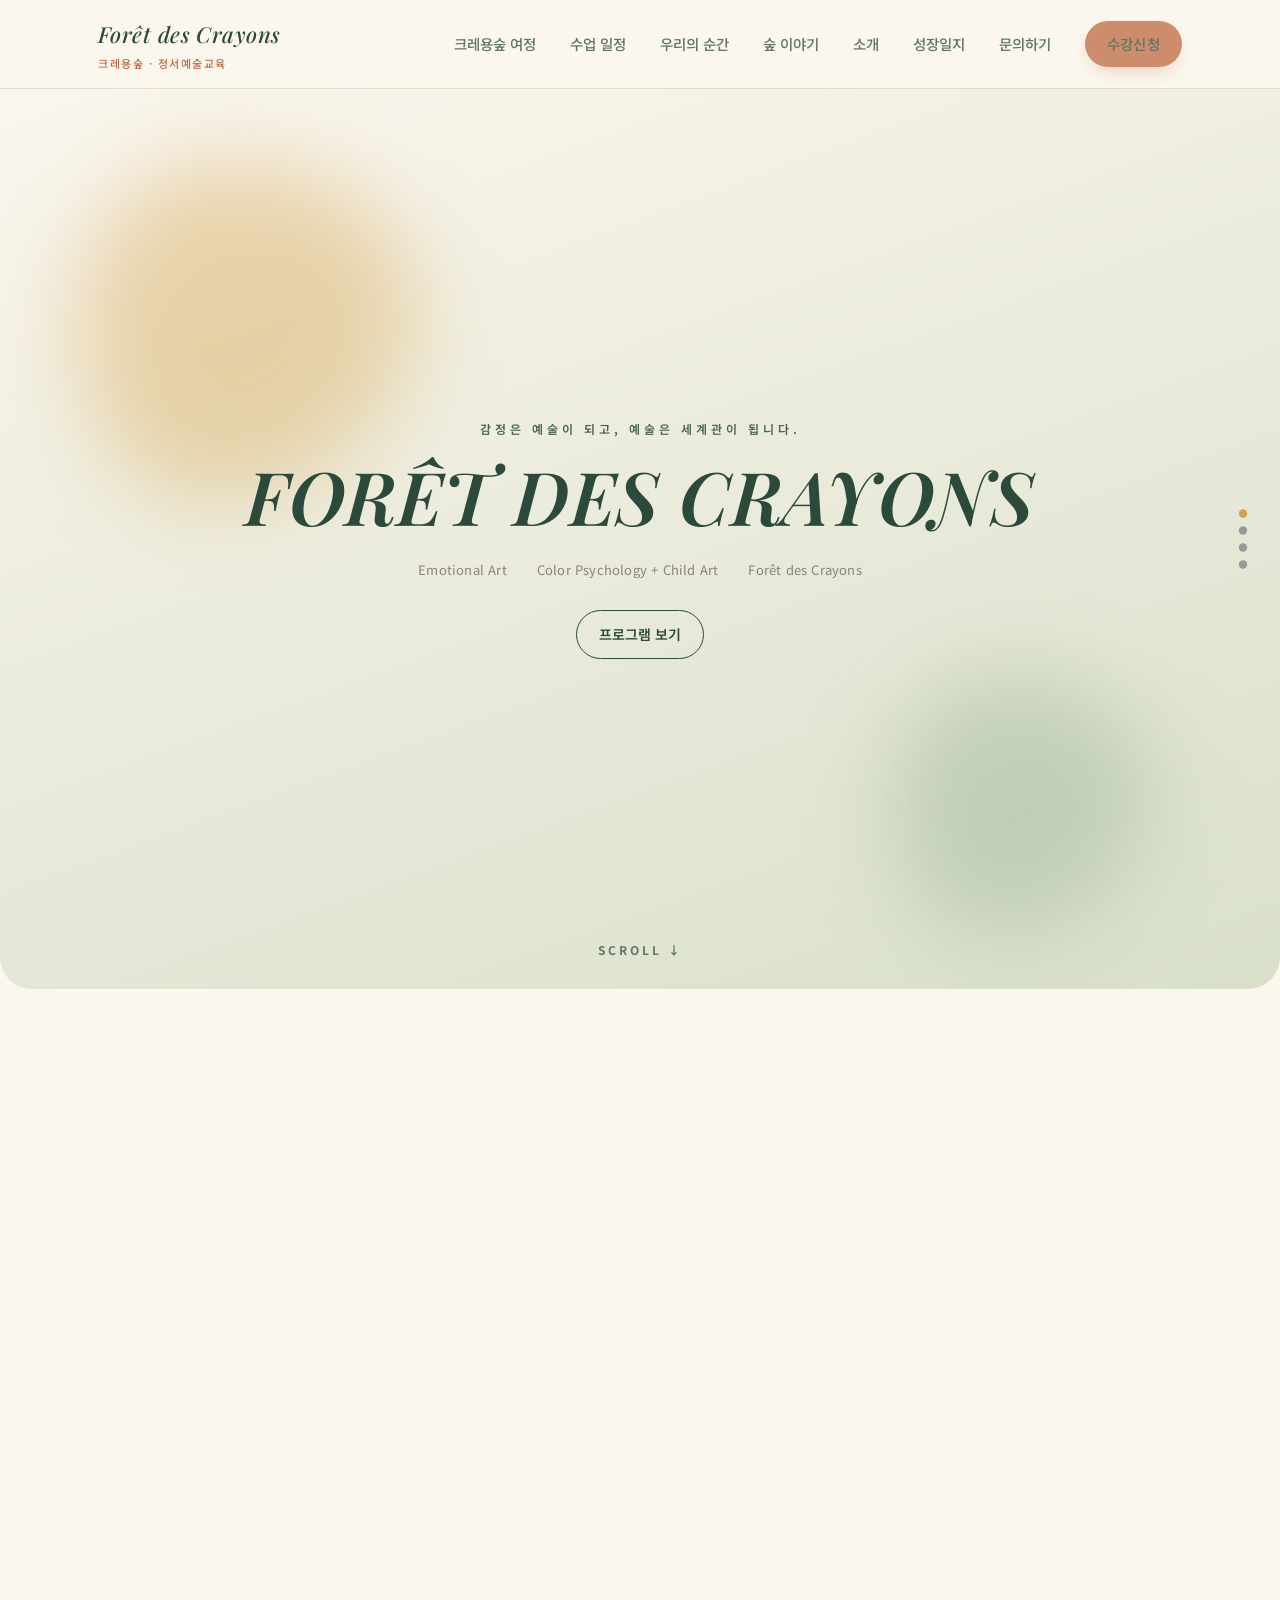
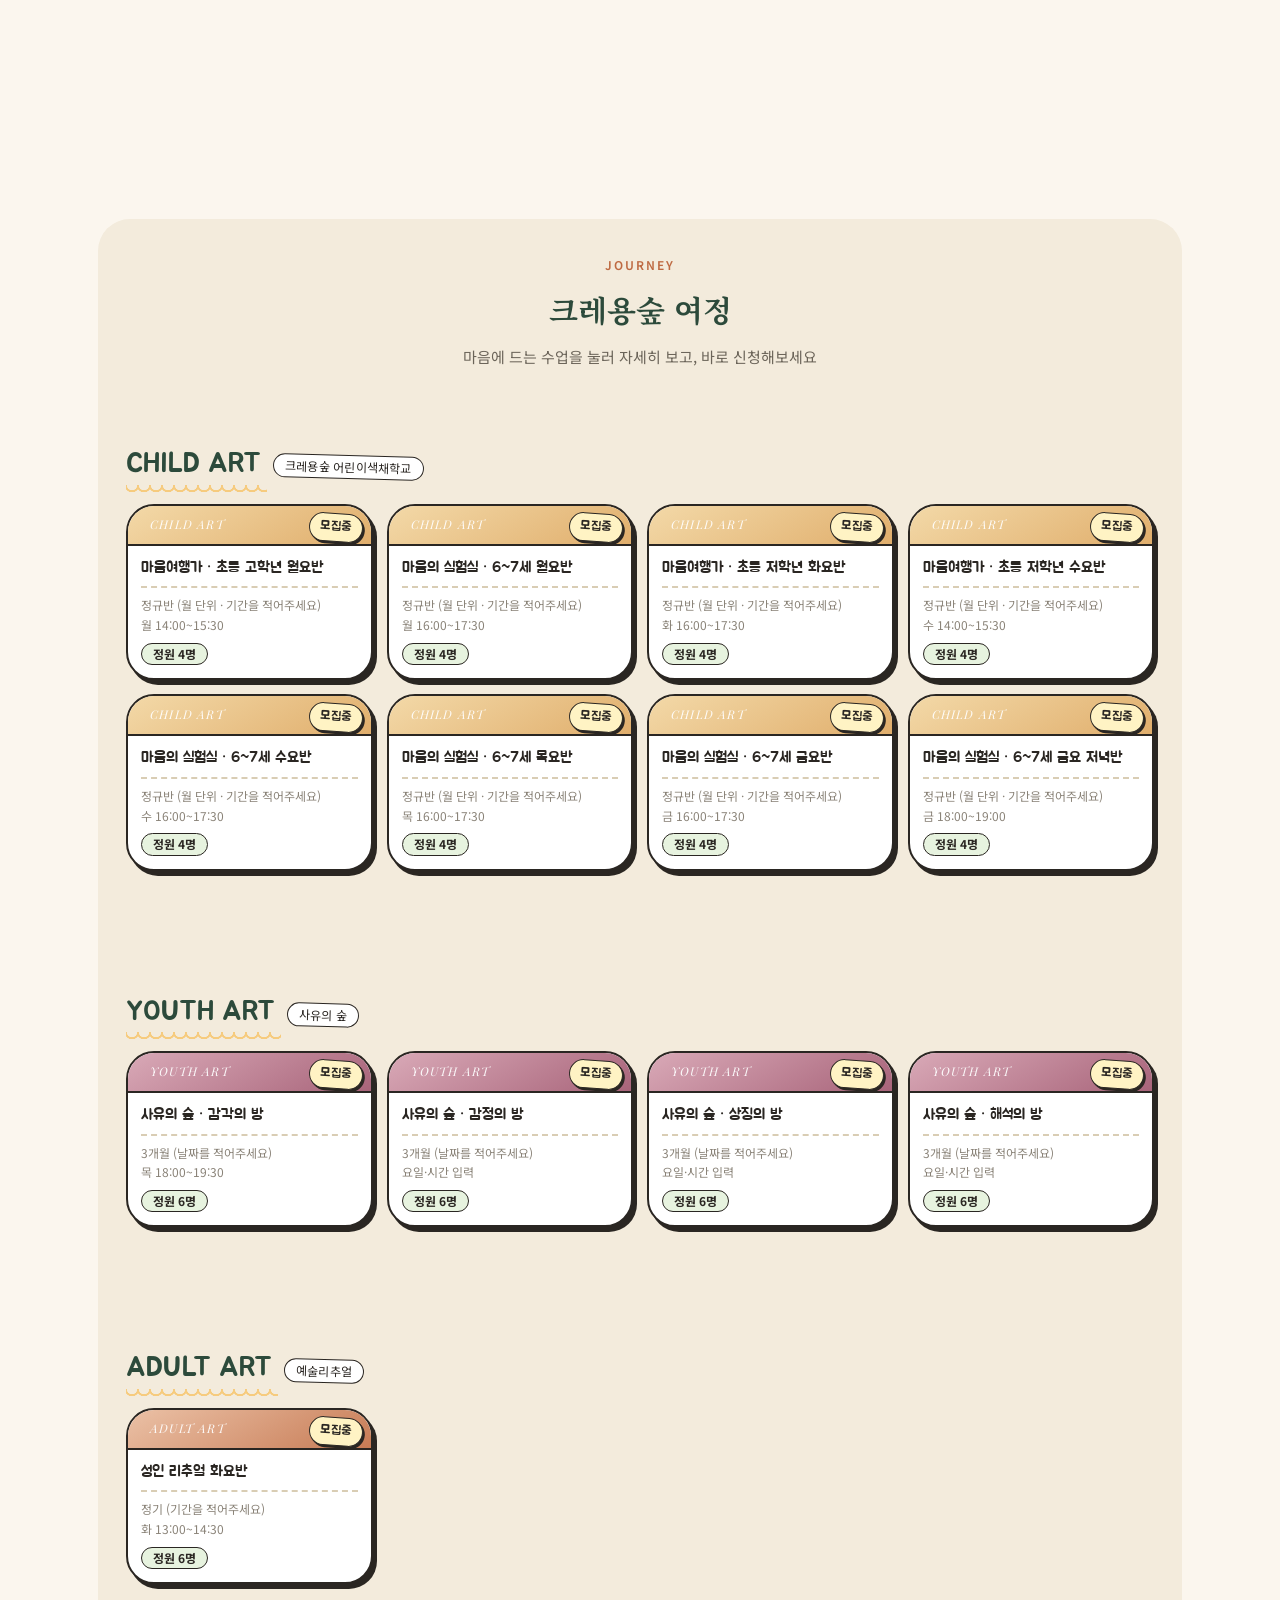
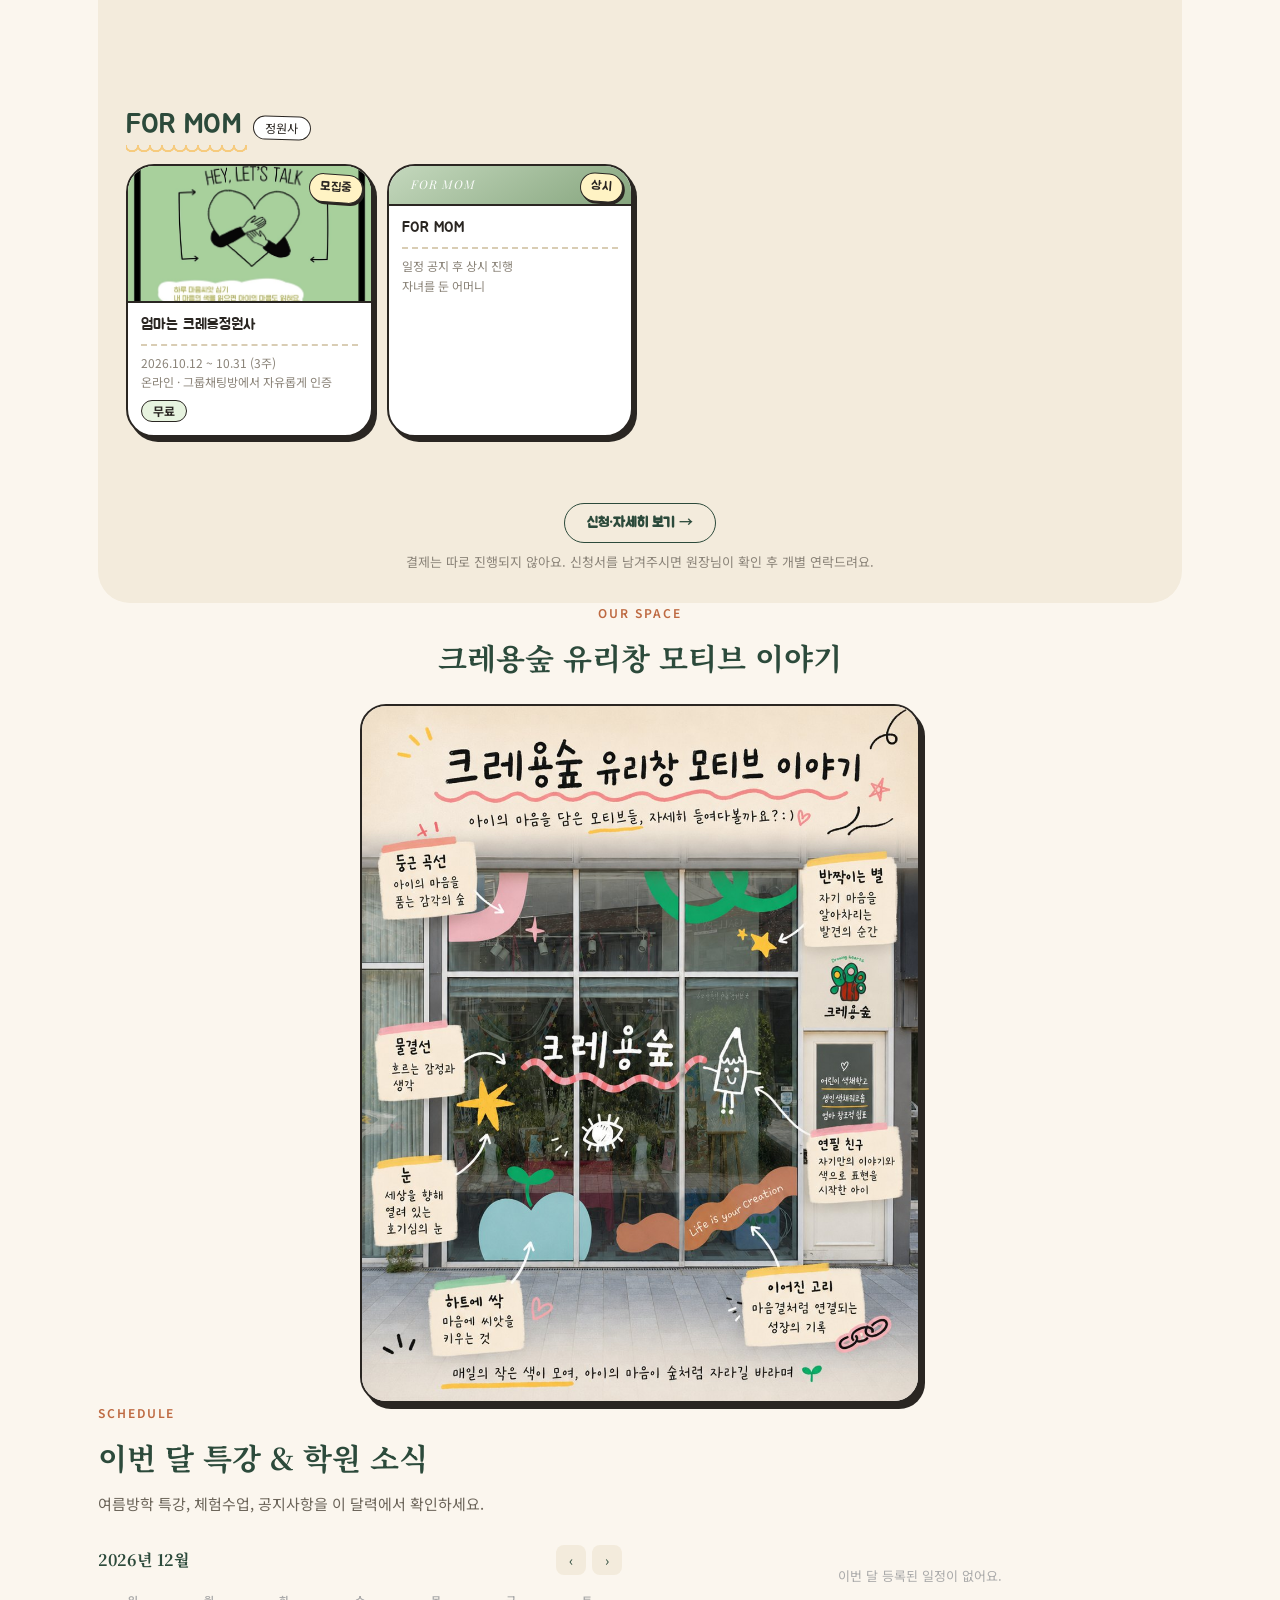
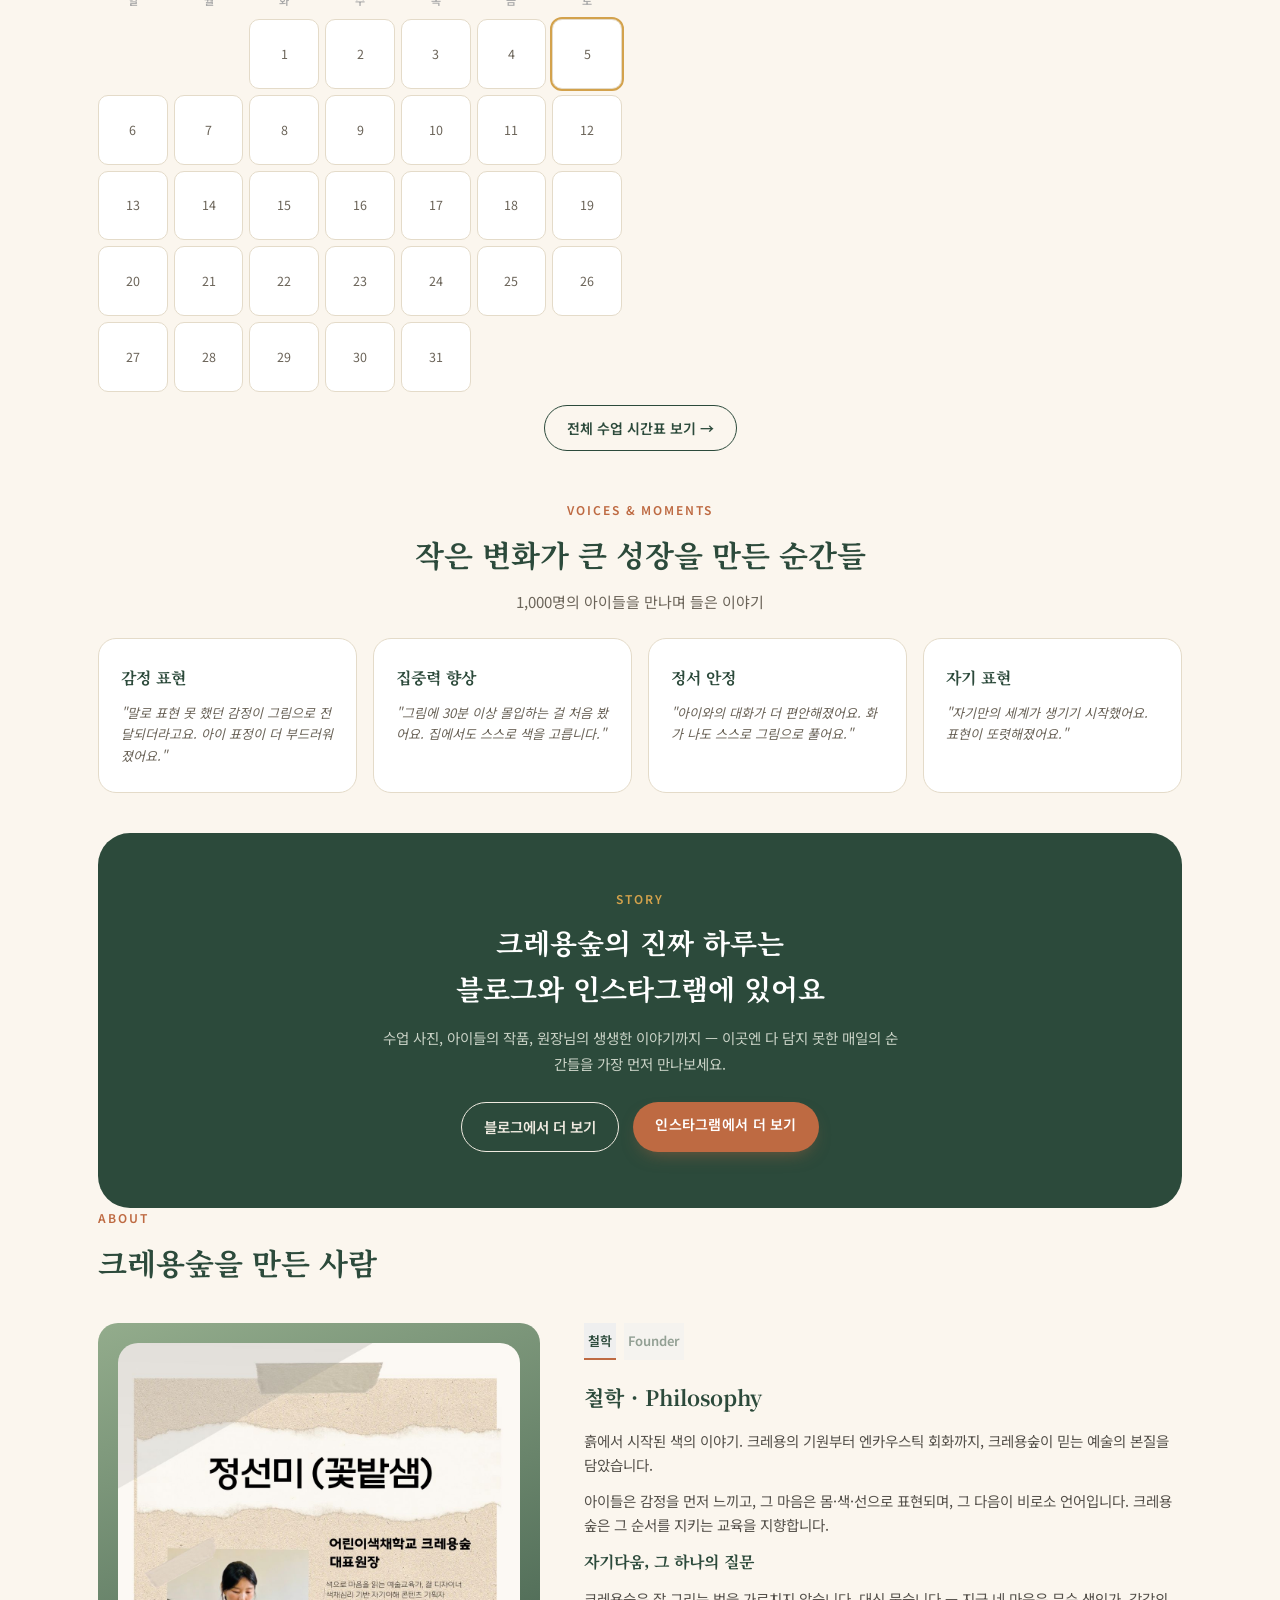
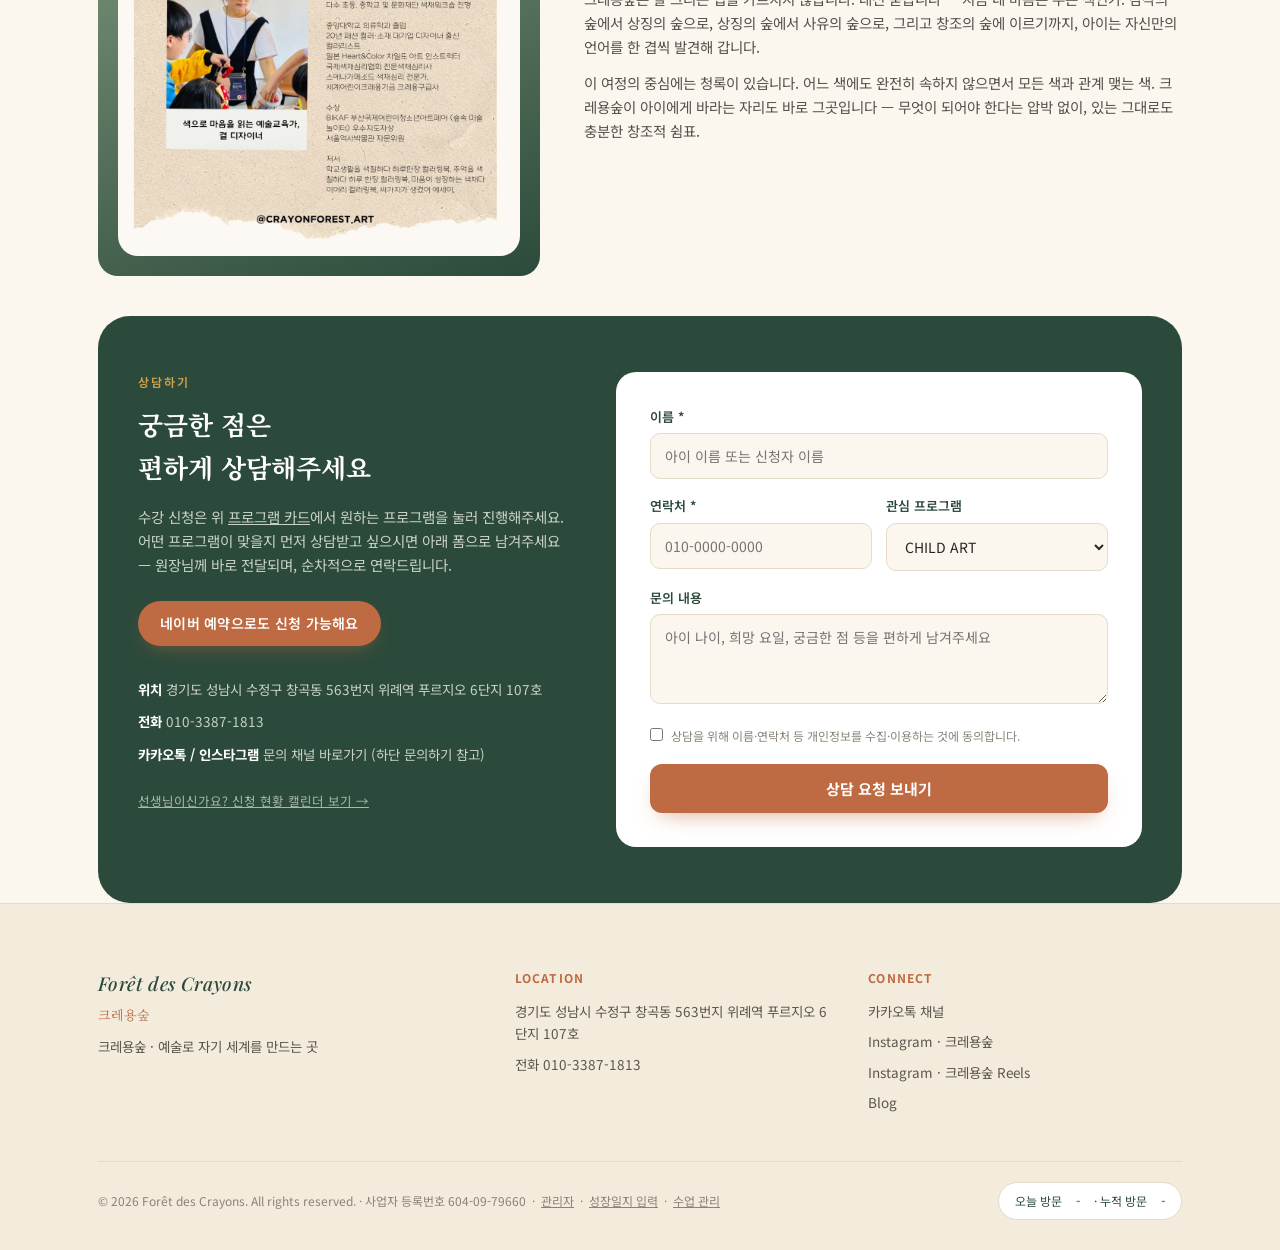
==== commit 7c337a3c: "Add files via upload" ====
--- a/index.html
+++ b/index.html
@@ -43,8 +43,8 @@
     color:var(--clay);
   }
   .wrap{max-width:1140px; margin:0 auto; padding:0 28px;}
-  section{padding:88px 0;}
-  @media(max-width:720px){ section{padding:56px 0;} .wrap{padding:0 20px;} }
+  section{padding:48px 0;}
+  @media(max-width:720px){ section{padding:32px 0;} .wrap{padding:0 20px;} }
 
   /* ---------- Header ---------- */
   header{
@@ -310,7 +310,9 @@
 
   /* ---------- Programs ---------- */
   .program-section{background:var(--ivory-deep); border-radius:var(--radius-lg); }
-  .section-head{text-align:center; margin-bottom:36px;}
+  .section-head{text-align:center; margin-bottom:24px;}
+  .motif-fig{max-width:560px; margin:0 auto; border:2px solid #2A2622; border-radius:26px; overflow:hidden; box-shadow:5px 6px 0 #2A2622; background:#fff;}
+  .motif-fig img{display:block; width:100%; height:auto;}
   .section-head h2{font-family:'Noto Serif KR',serif; font-size:clamp(22px,3vw,30px); color:var(--forest); margin-top:10px;}
   .section-head p{color:#6b6459; margin-top:10px; font-size:15px;}
 
@@ -683,16 +685,26 @@
 
 <!-- ===== Programs ===== -->
 <section id="program" class="wrap">
-  <div class="program-section wrap" style="padding:56px 32px;">
+  <div class="program-section wrap" style="padding:36px 28px 30px;">
     <div class="section-head">
       <div class="eyebrow">Journey</div>
       <h2>크레용숲 여정</h2>
       <p>마음에 드는 수업을 눌러 자세히 보고, 바로 신청해보세요</p>
     </div>
-    <div id="progGrid"><div class="prog-empty">수업을 불러오는 중이에요…</div></div>
-    <div class="prog-more"><a href="classes.html" class="btn-outline" style="border-color:var(--forest); color:var(--forest);">크레용숲 여정 전체 보기 →</a></div>
-    <p style="text-align:center; margin-top:26px; font-size:13px; color:#8a8378;">결제는 따로 진행되지 않아요. 신청서를 남겨주시면 원장님이 확인 후 개별 연락드려요.</p>
-  </div>
+    <div id="progGrid" class="cls-compact"><div class="prog-empty">수업을 불러오는 중이에요…</div></div>
+    <div class="prog-more"><a href="classes.html" class="btn-outline" style="border-color:var(--forest); color:var(--forest);">신청·자세히 보기 →</a></div>
+    <p style="text-align:center; margin-top:16px; font-size:13px; color:#8a8378;">결제는 따로 진행되지 않아요. 신청서를 남겨주시면 원장님이 확인 후 개별 연락드려요.</p>
+  </div>
+</section>
+
+
+<!-- ===== 유리창 모티브 이야기 ===== -->
+<section id="motif" class="wrap">
+  <div class="section-head" style="margin-bottom:22px;">
+    <div class="eyebrow">Our Space</div>
+    <h2>크레용숲 유리창 모티브 이야기</h2>
+  </div>
+  <figure class="motif-fig"><img src="images/window-motif.jpg" alt="크레용숲 유리창 모티브 이야기 — 둥근 곡선, 반짝이는 별, 물결선, 눈, 연필 친구, 하트에 싹, 이어진 고리" loading="lazy"></figure>
 </section>
 
 <!-- ===== Events / Schedule (public) ===== -->
@@ -1060,7 +1072,7 @@
 
 /* ---------- 크레용숲 여정 (수업 카드: 구글 시트 → js/programs.js) ---------- */
 loadClassData(data => {
-  document.getElementById('progGrid').innerHTML = renderClassSections(data, 4);
+  document.getElementById('progGrid').innerHTML = renderClassSections(data, 0);
 });
 
 /* ---------- About tabs ---------- */
--- a/css/programs.css
+++ b/css/programs.css
@@ -1,3 +1,4 @@
+@import url('https://fonts.googleapis.com/css2?family=Jua&display=swap');
 /* 수업(여정) 카드 · 구분 섹션 공통 스타일 (index.html, classes.html) */
 .cls-section{margin-bottom:46px;}
 .cls-sec-head{display:flex; align-items:baseline; gap:14px; flex-wrap:wrap; margin-bottom:18px;}
@@ -22,3 +23,42 @@
 @media(max-width:680px){.cls-title{font-size:14px; min-height:0;} .cls-body{padding:12px 13px 14px;} .cls-meta{font-size:12px;}}
 .prog-empty{text-align:center; color:#9a9285; padding:40px 0; font-size:14px;}
 .prog-more{text-align:center; margin-top:8px;}
+
+/* ===== 귀여운 느낌 (둥글둥글 · 스티커 · 통통 튀는 움직임) ===== */
+:root{--cute-font:'Jua','Noto Sans KR',sans-serif; --cute-line:#2A2622;}
+.page-head h1{font-family:var(--cute-font) !important; font-weight:400 !important; letter-spacing:.01em;}
+.page-head .eyebrow{display:inline-block; background:#FFE9B8; color:#8a5a12; padding:4px 14px; border-radius:999px; transform:rotate(-2deg); letter-spacing:.12em;}
+.cls-sec-head{gap:12px;}
+.cls-sec-head h2{font-family:var(--cute-font); font-weight:400; font-size:clamp(22px,3vw,28px); position:relative; padding-bottom:6px;}
+.cls-sec-head h2::after{content:''; position:absolute; left:0; right:-6px; bottom:0; height:9px; background:radial-gradient(circle at 6px 0, transparent 5px, #F7C873 5.5px, #F7C873 7px, transparent 7.5px) 0 0/12px 9px repeat-x; opacity:.9;}
+.cls-sec-head span{background:#fff; border:1.5px solid var(--cute-line); border-radius:999px; padding:1px 11px; color:var(--cute-line); font-size:12px; transform:rotate(1.5deg);}
+.cls-card{border:2px solid var(--cute-line); border-radius:28px; box-shadow:4px 5px 0 var(--cute-line); transition:transform .22s cubic-bezier(.34,1.56,.64,1), box-shadow .22s;}
+.cls-card:hover{transform:translate(-2px,-5px) rotate(-1deg); box-shadow:7px 10px 0 var(--cute-line);}
+.cls-grid > a:nth-child(even) .cls-card:hover{transform:translate(-2px,-5px) rotate(1deg);}
+.cls-photo{border-bottom:2px solid var(--cute-line);}
+.cls-status{top:12px; right:12px; border:1.5px solid var(--cute-line); box-shadow:2px 2px 0 var(--cute-line); transform:rotate(4deg); font-family:var(--cute-font); font-weight:400; font-size:12.5px; background:#FFF3C4; color:var(--cute-line);}
+.cls-status.closed{background:#E9E4DA; color:#6b6459;}
+.cls-title{font-family:var(--cute-font); font-weight:400; font-size:17px; border-bottom:2px dashed #D9CDB4;}
+.cls-seat{display:inline-block; align-self:flex-start; margin-top:7px; background:#E7F3DF; border:1.5px solid var(--cute-line); border-radius:999px; padding:1px 11px; font-size:12px; color:var(--cute-line);}
+.cls-seat.low{background:#FFE1D6; color:var(--cute-line);}
+.cls-seat.full{background:#EEE9E0; color:#6b6459;}
+.cls-card .cls-new{position:absolute; left:10px; top:12px; background:#FF8FA3; color:#fff; border:1.5px solid var(--cute-line); border-radius:999px; font-family:var(--cute-font); font-size:12px; padding:2px 10px; transform:rotate(-5deg); box-shadow:2px 2px 0 var(--cute-line);}
+.prog-more a,.prog-more .btn{font-family:var(--cute-font);}
+@media(max-width:680px){.cls-card{border-radius:22px; box-shadow:3px 4px 0 var(--cute-line);} .cls-title{font-size:15px;}}
+@media(prefers-reduced-motion:reduce){.cls-card,.cls-card:hover{transition:none; transform:none;}}
+.cls-photo img{object-position:50% 38%;}
+
+/* 메인 페이지용 촘촘한 보기 */
+.cls-compact .cls-section{margin-bottom:22px;}
+.cls-compact .cls-sec-head{margin-bottom:10px;}
+.cls-compact .cls-grid{gap:14px;}
+.cls-compact .cls-photo{aspect-ratio:16/9;}
+.cls-compact .cls-body{padding:11px 13px 13px;}
+.cls-compact .cls-title{font-size:15px; min-height:0; padding-bottom:8px; margin-bottom:8px;}
+.cls-compact .cls-meta{font-size:12px; line-height:1.55;}
+.cls-compact .cls-status{top:8px; right:8px;}
+@media(max-width:680px){.cls-compact .cls-grid{gap:10px;} .cls-compact .cls-photo{aspect-ratio:3/2;} .cls-compact .cls-title{font-size:13.5px;}}
+
+.cls-compact .cls-photo.noimg{aspect-ratio:auto; height:40px; justify-content:flex-start; padding-left:12px;}
+.cls-compact .cls-photo.noimg .cls-ph{font-size:12px; letter-spacing:.1em; text-shadow:none;}
+.cls-compact .cls-photo.noimg .cls-status{top:7px;}
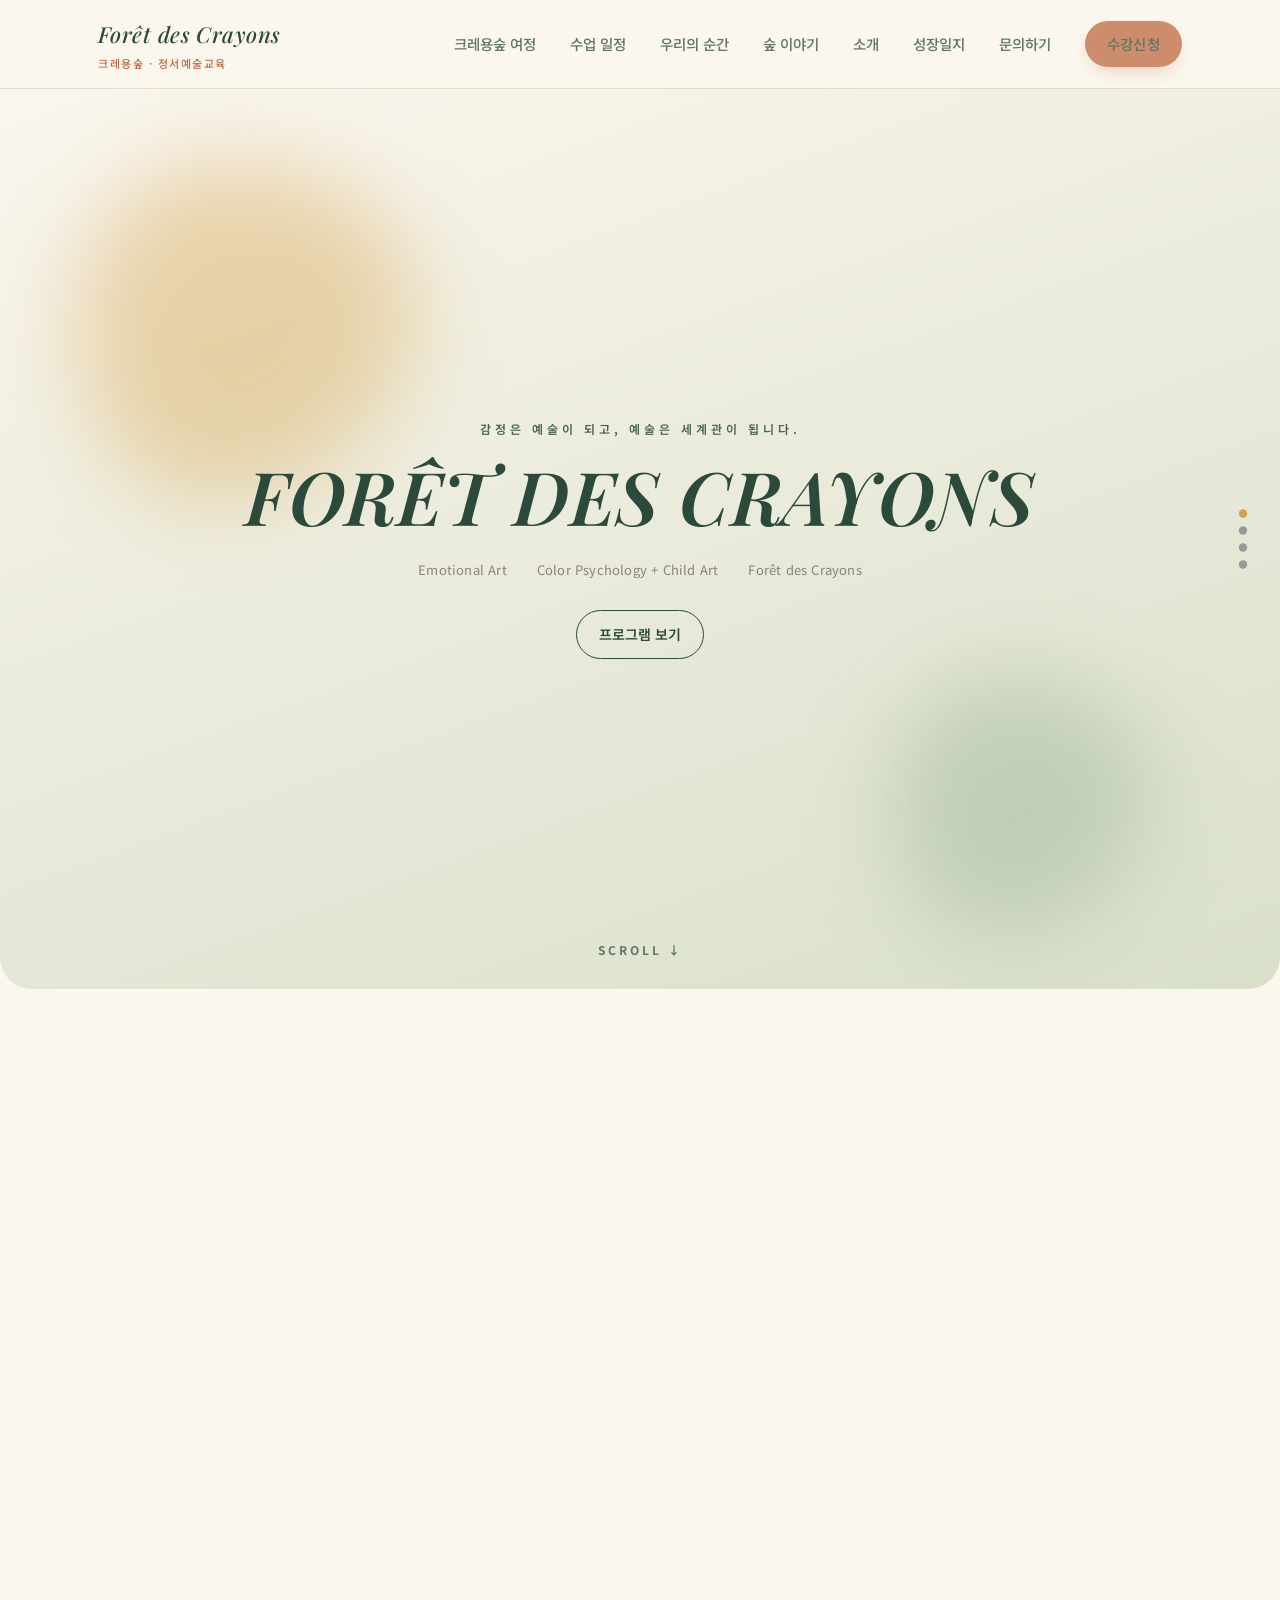
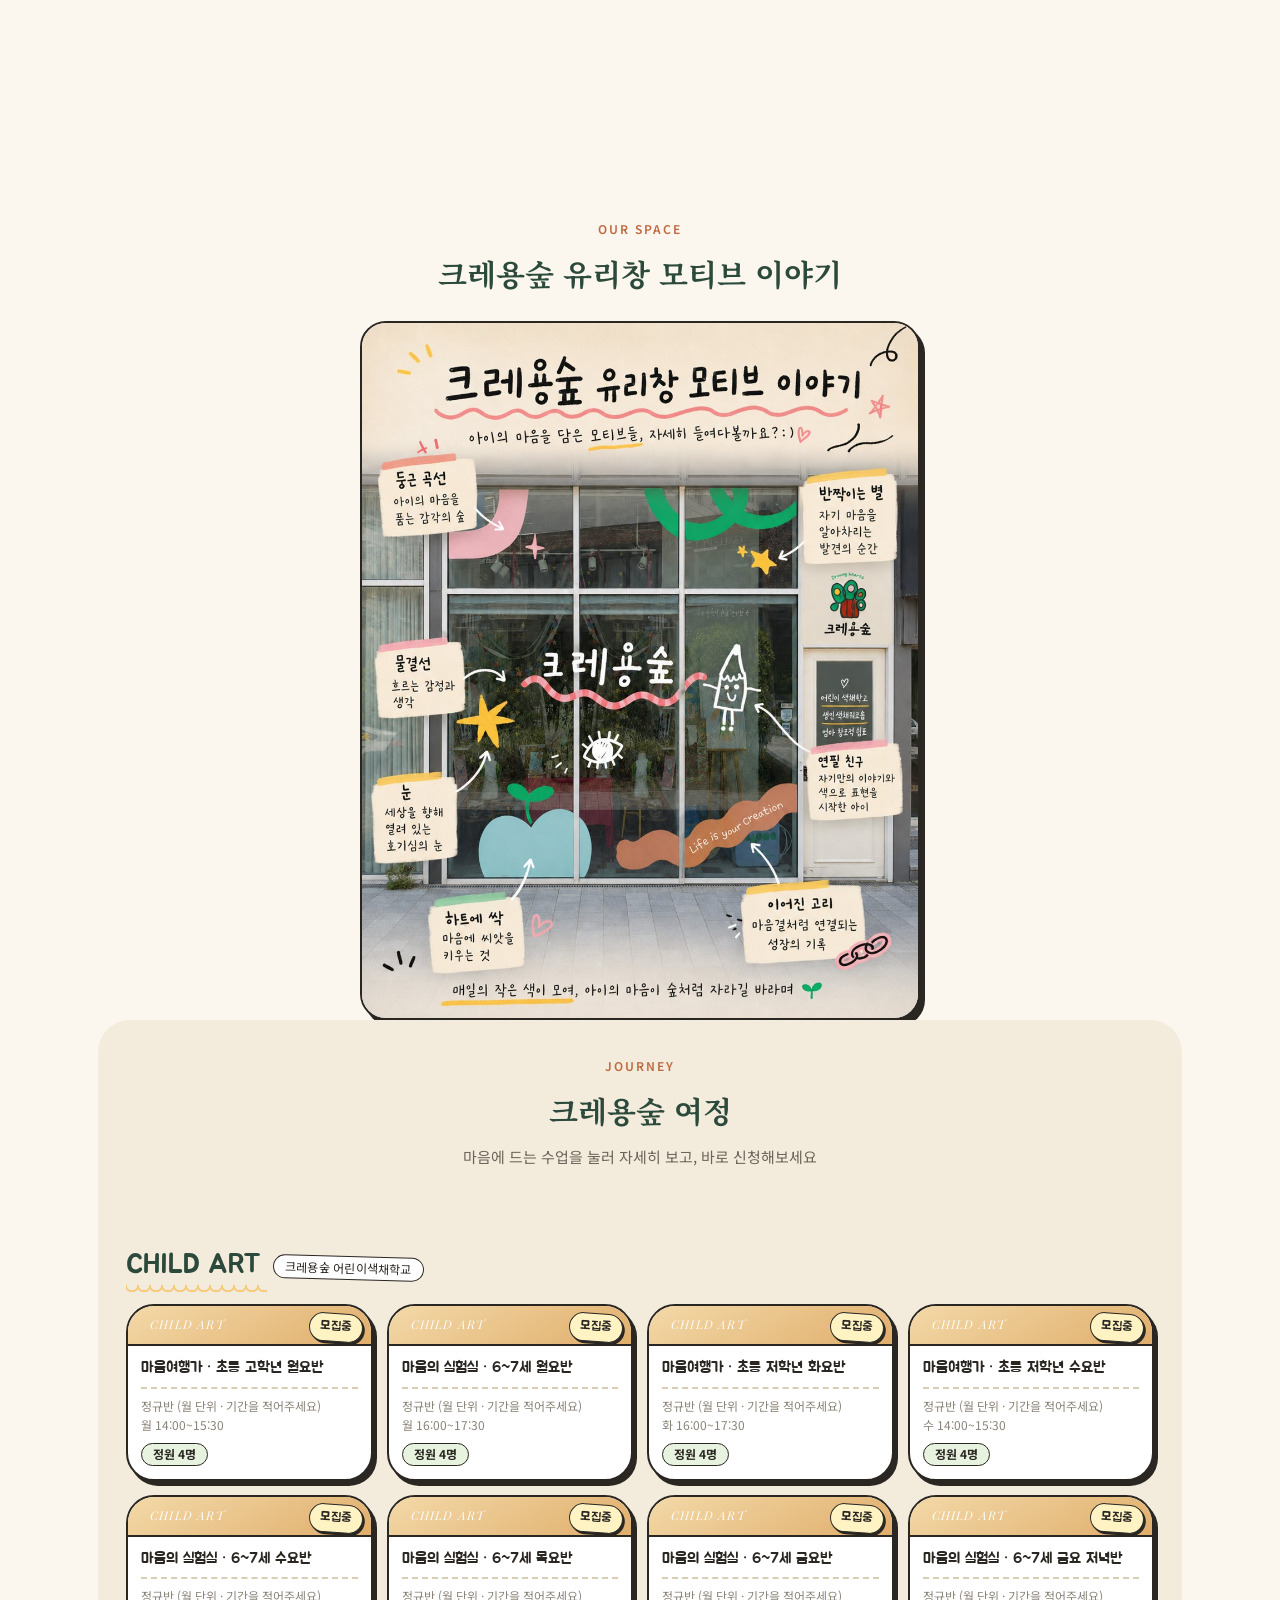
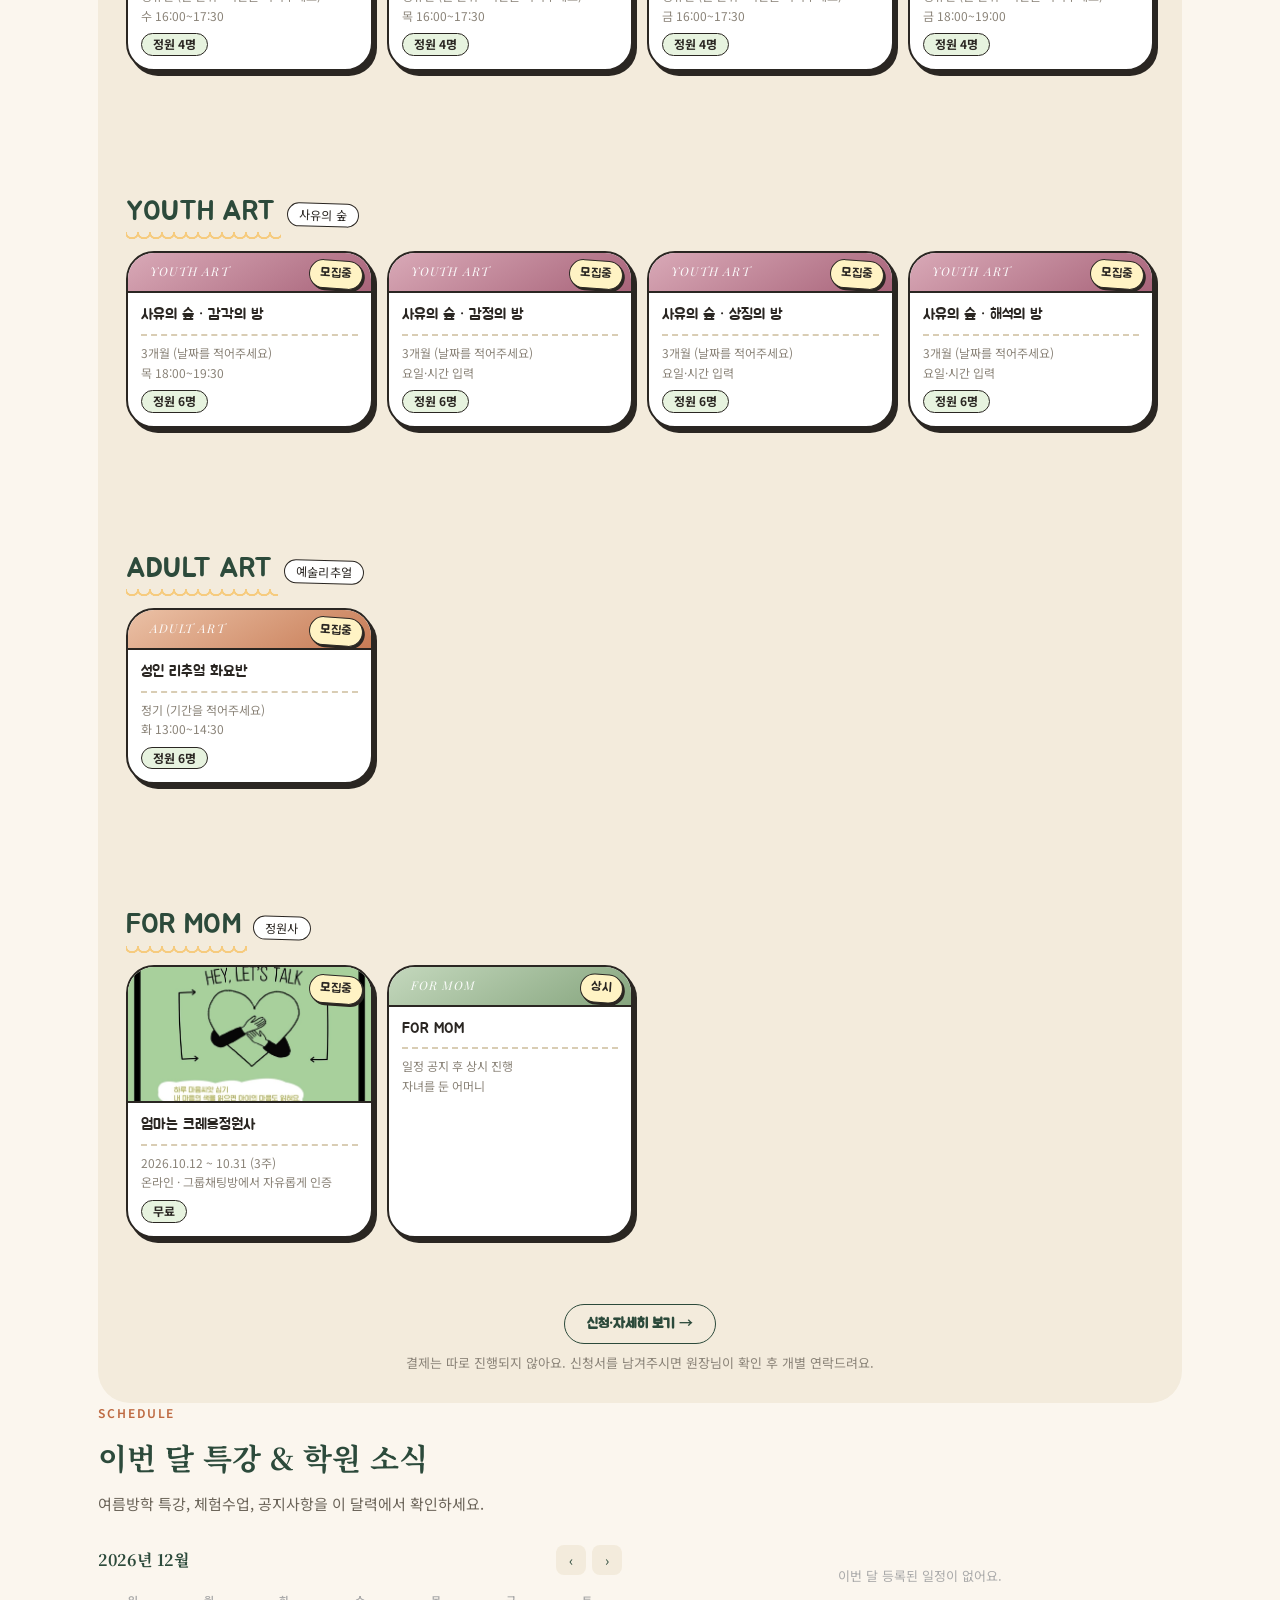
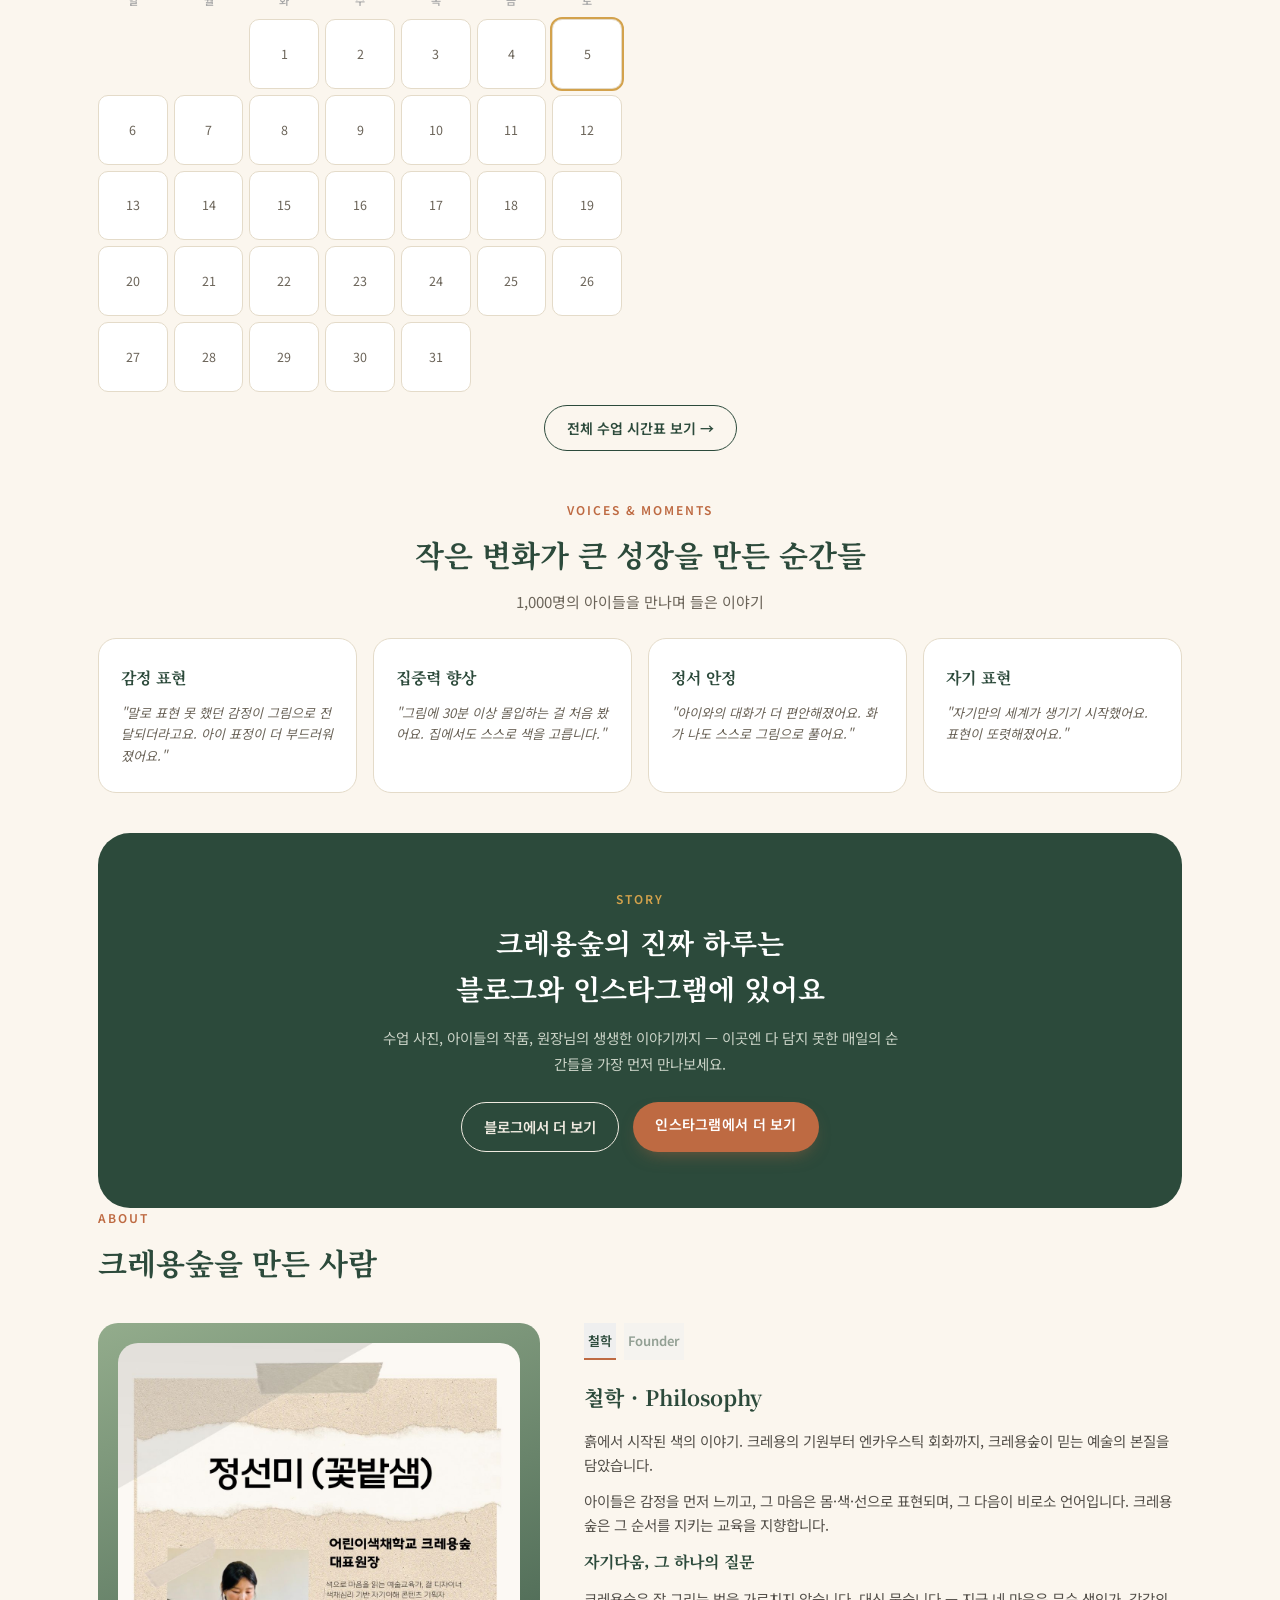
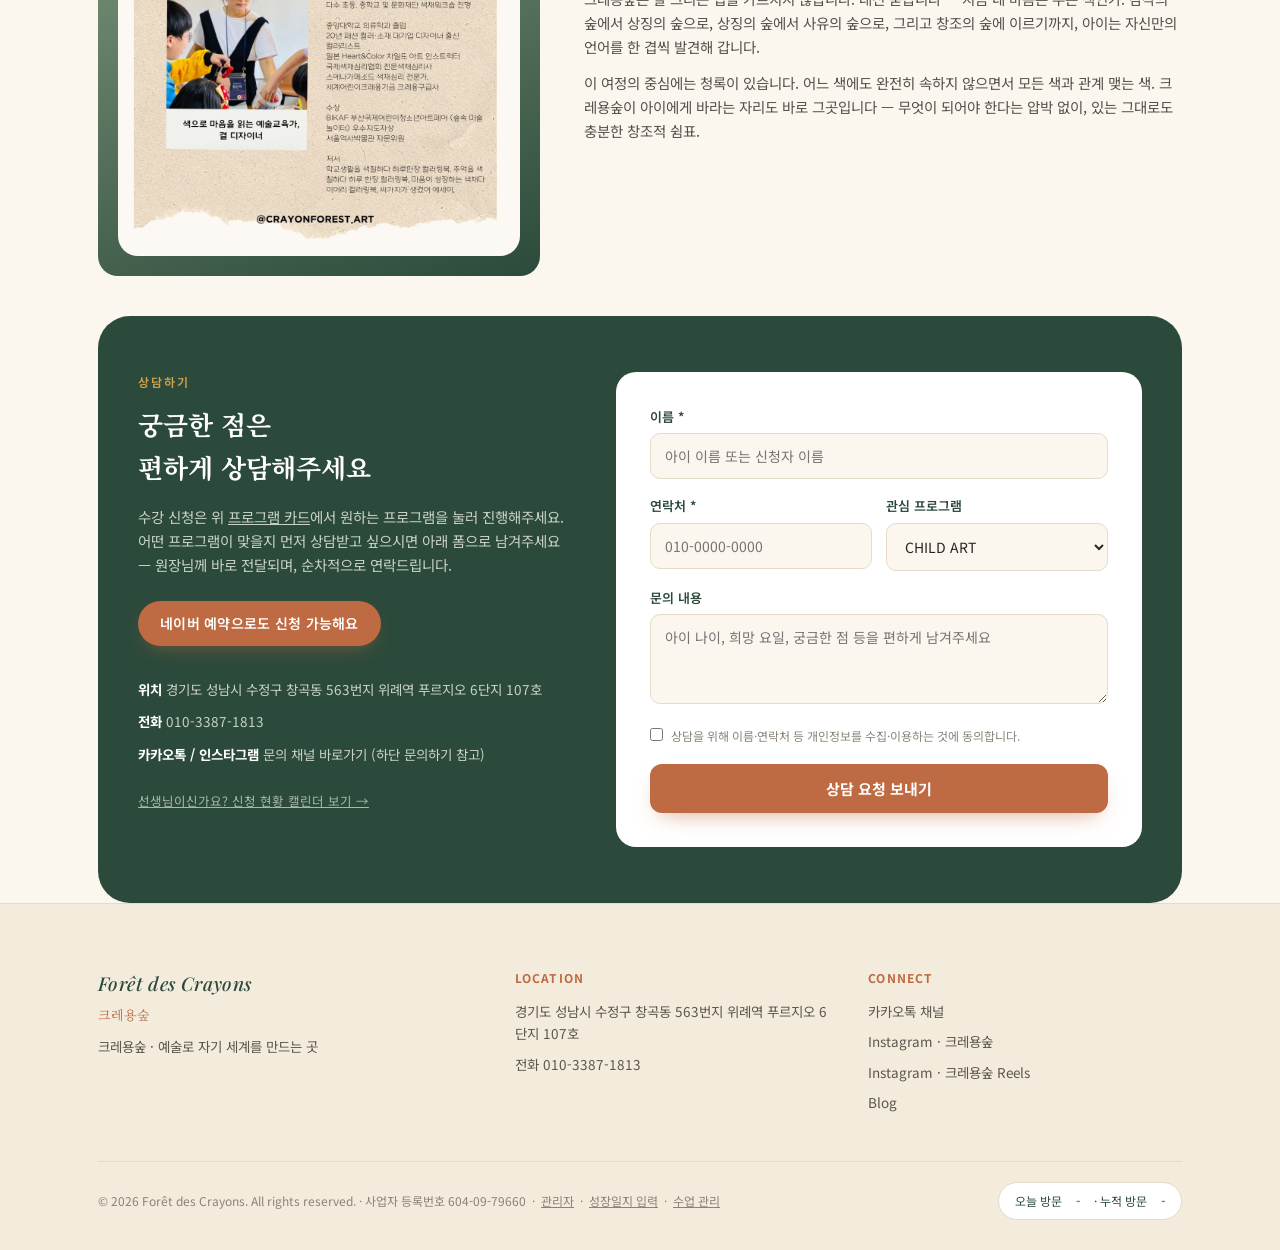
==== commit f6ab7369: "Add files via upload" ====
--- a/index.html
+++ b/index.html
@@ -683,6 +683,15 @@
   </div>
 </div>
 
+<!-- ===== 유리창 모티브 이야기 ===== -->
+<section id="motif" class="wrap">
+  <div class="section-head" style="margin-bottom:22px;">
+    <div class="eyebrow">Our Space</div>
+    <h2>크레용숲 유리창 모티브 이야기</h2>
+  </div>
+  <figure class="motif-fig"><img src="images/window-motif.jpg" alt="크레용숲 유리창 모티브 이야기 — 둥근 곡선, 반짝이는 별, 물결선, 눈, 연필 친구, 하트에 싹, 이어진 고리" loading="lazy"></figure>
+</section>
+
 <!-- ===== Programs ===== -->
 <section id="program" class="wrap">
   <div class="program-section wrap" style="padding:36px 28px 30px;">
@@ -697,15 +706,6 @@
   </div>
 </section>
 
-
-<!-- ===== 유리창 모티브 이야기 ===== -->
-<section id="motif" class="wrap">
-  <div class="section-head" style="margin-bottom:22px;">
-    <div class="eyebrow">Our Space</div>
-    <h2>크레용숲 유리창 모티브 이야기</h2>
-  </div>
-  <figure class="motif-fig"><img src="images/window-motif.jpg" alt="크레용숲 유리창 모티브 이야기 — 둥근 곡선, 반짝이는 별, 물결선, 눈, 연필 친구, 하트에 싹, 이어진 고리" loading="lazy"></figure>
-</section>
 
 <!-- ===== Events / Schedule (public) ===== -->
 <section id="events" class="wrap">
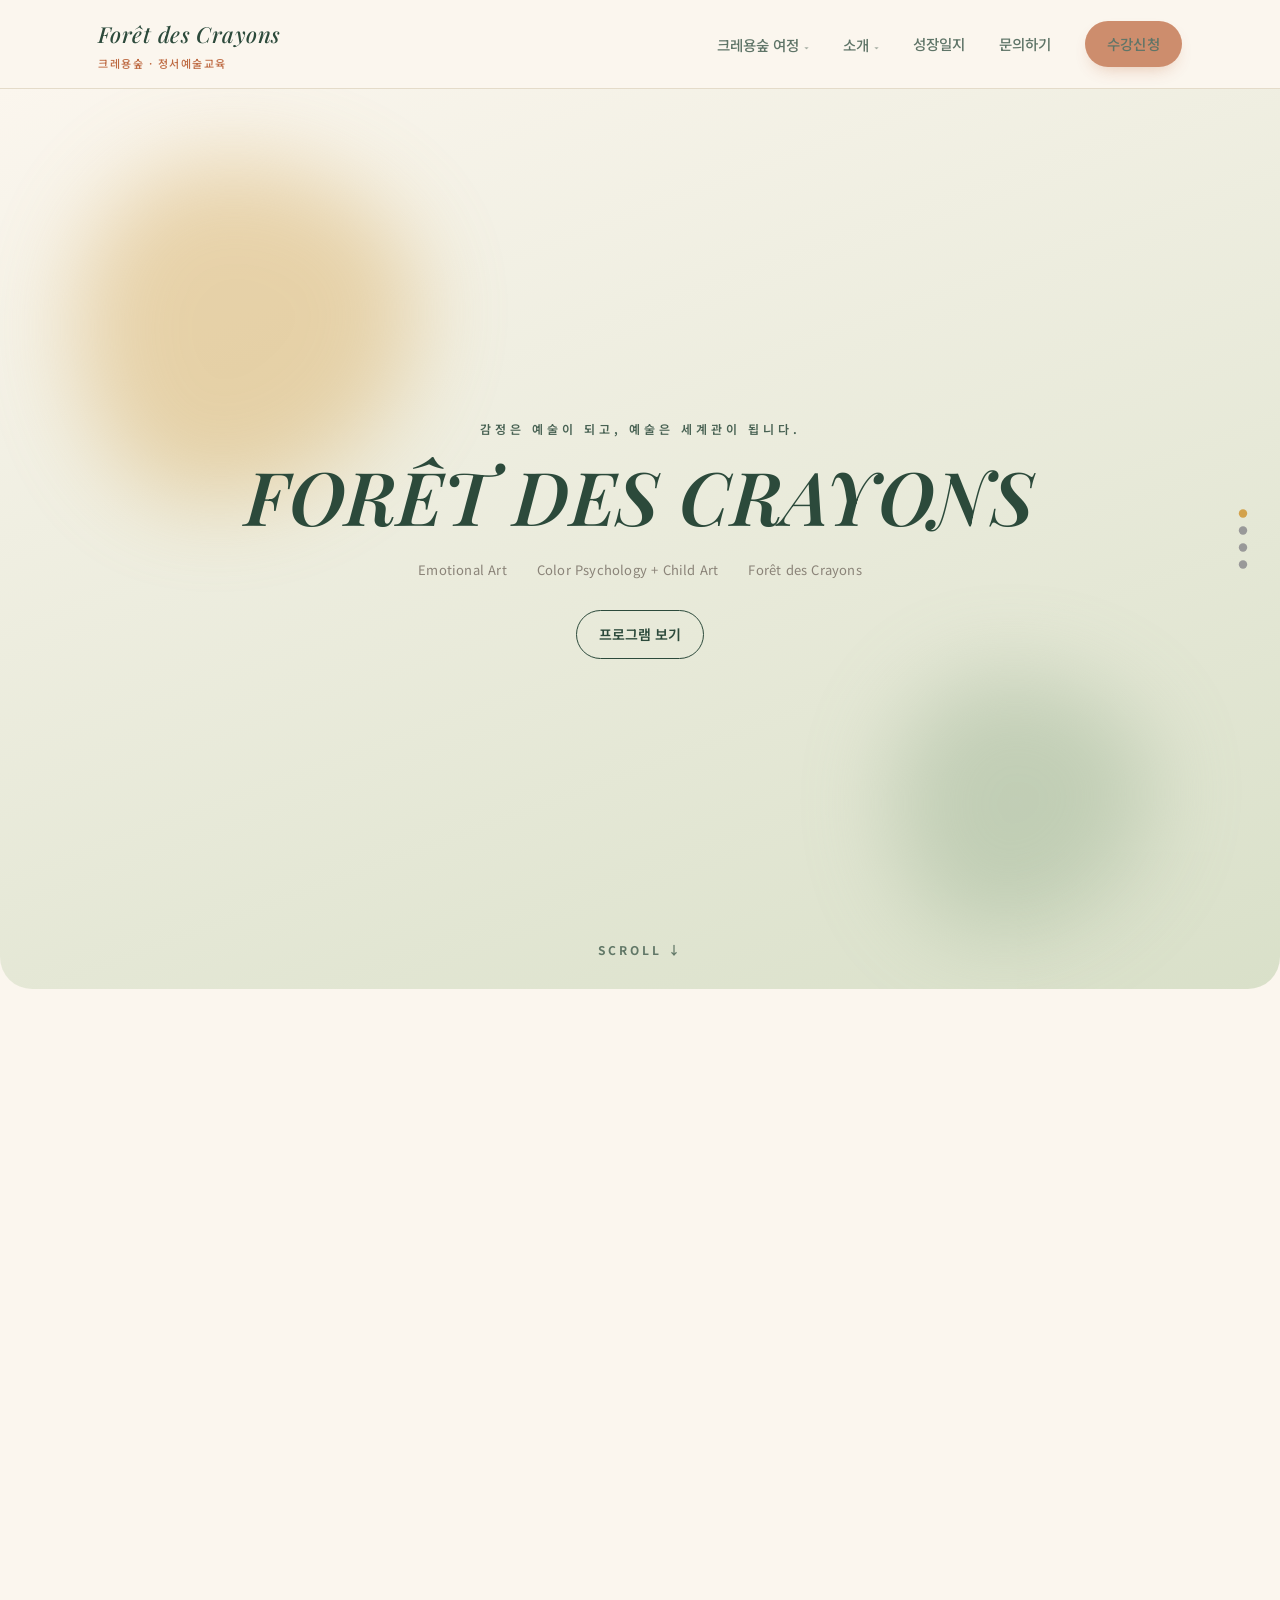
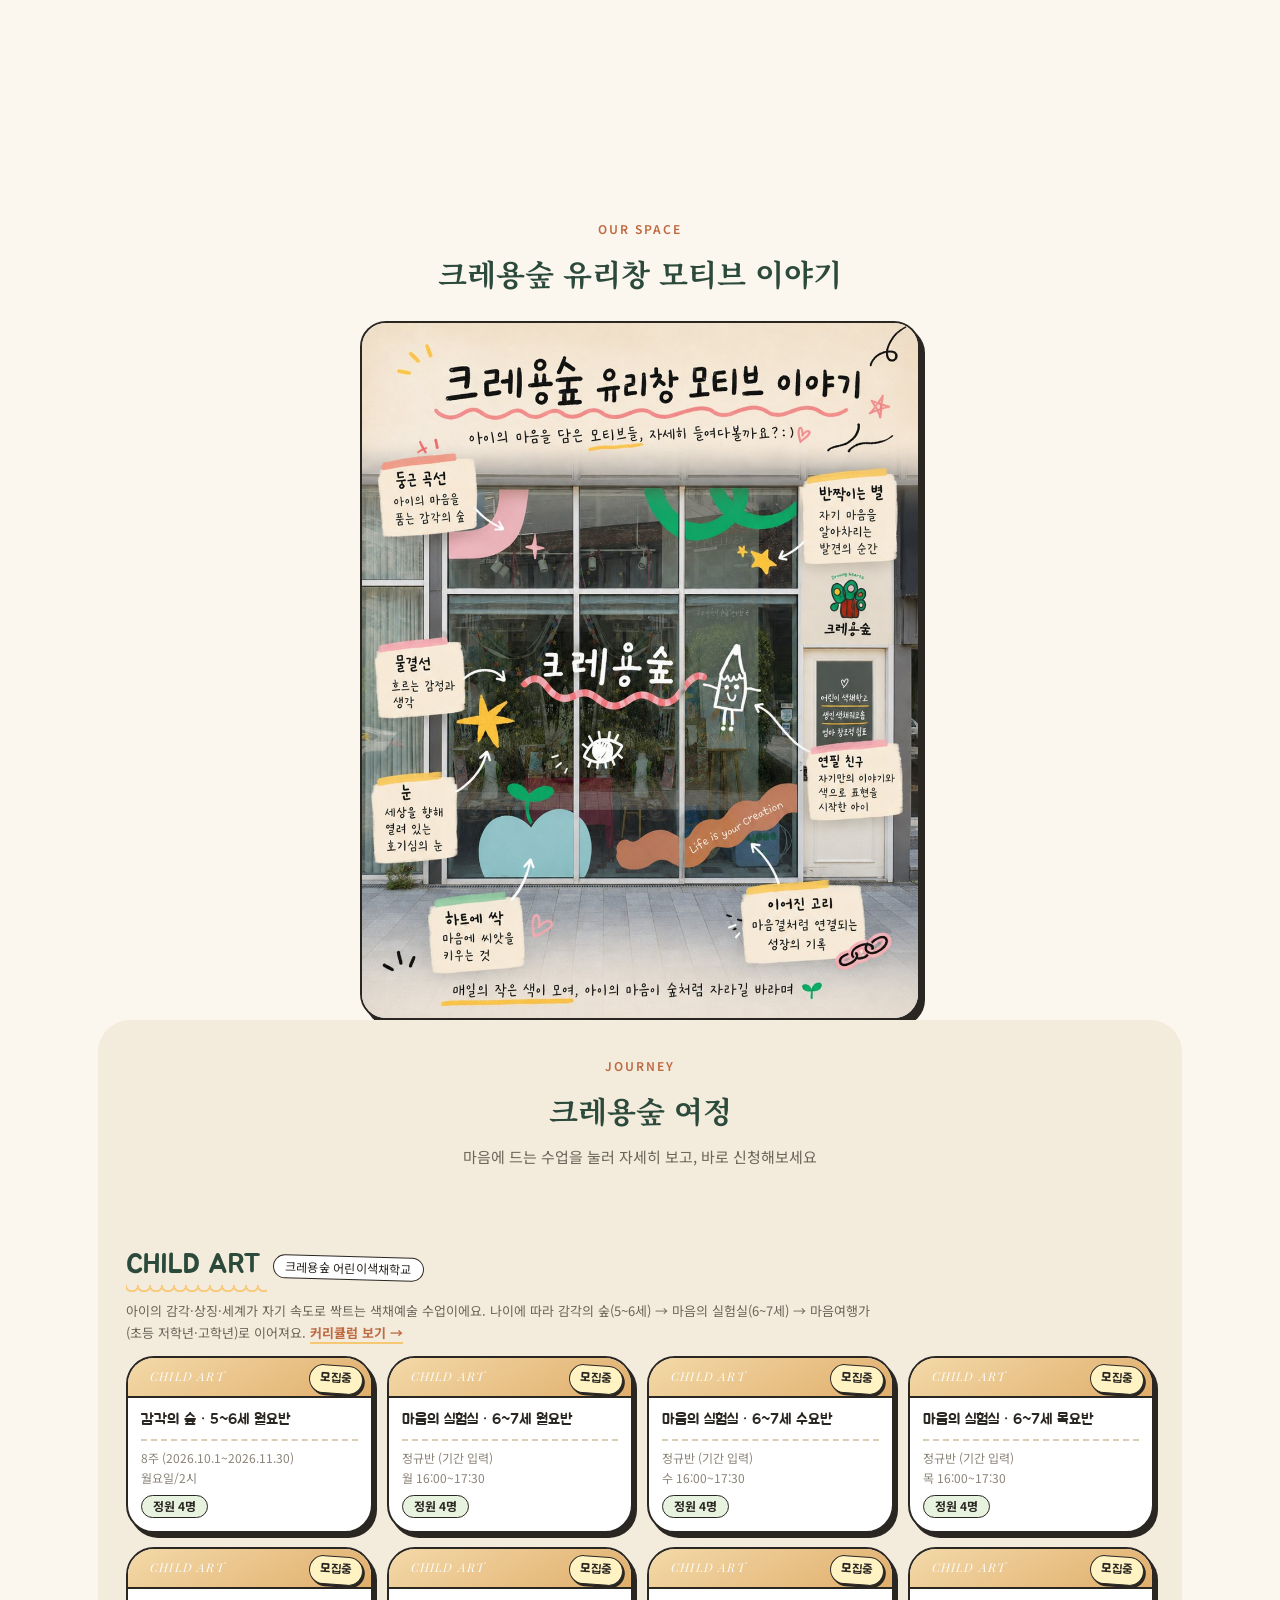
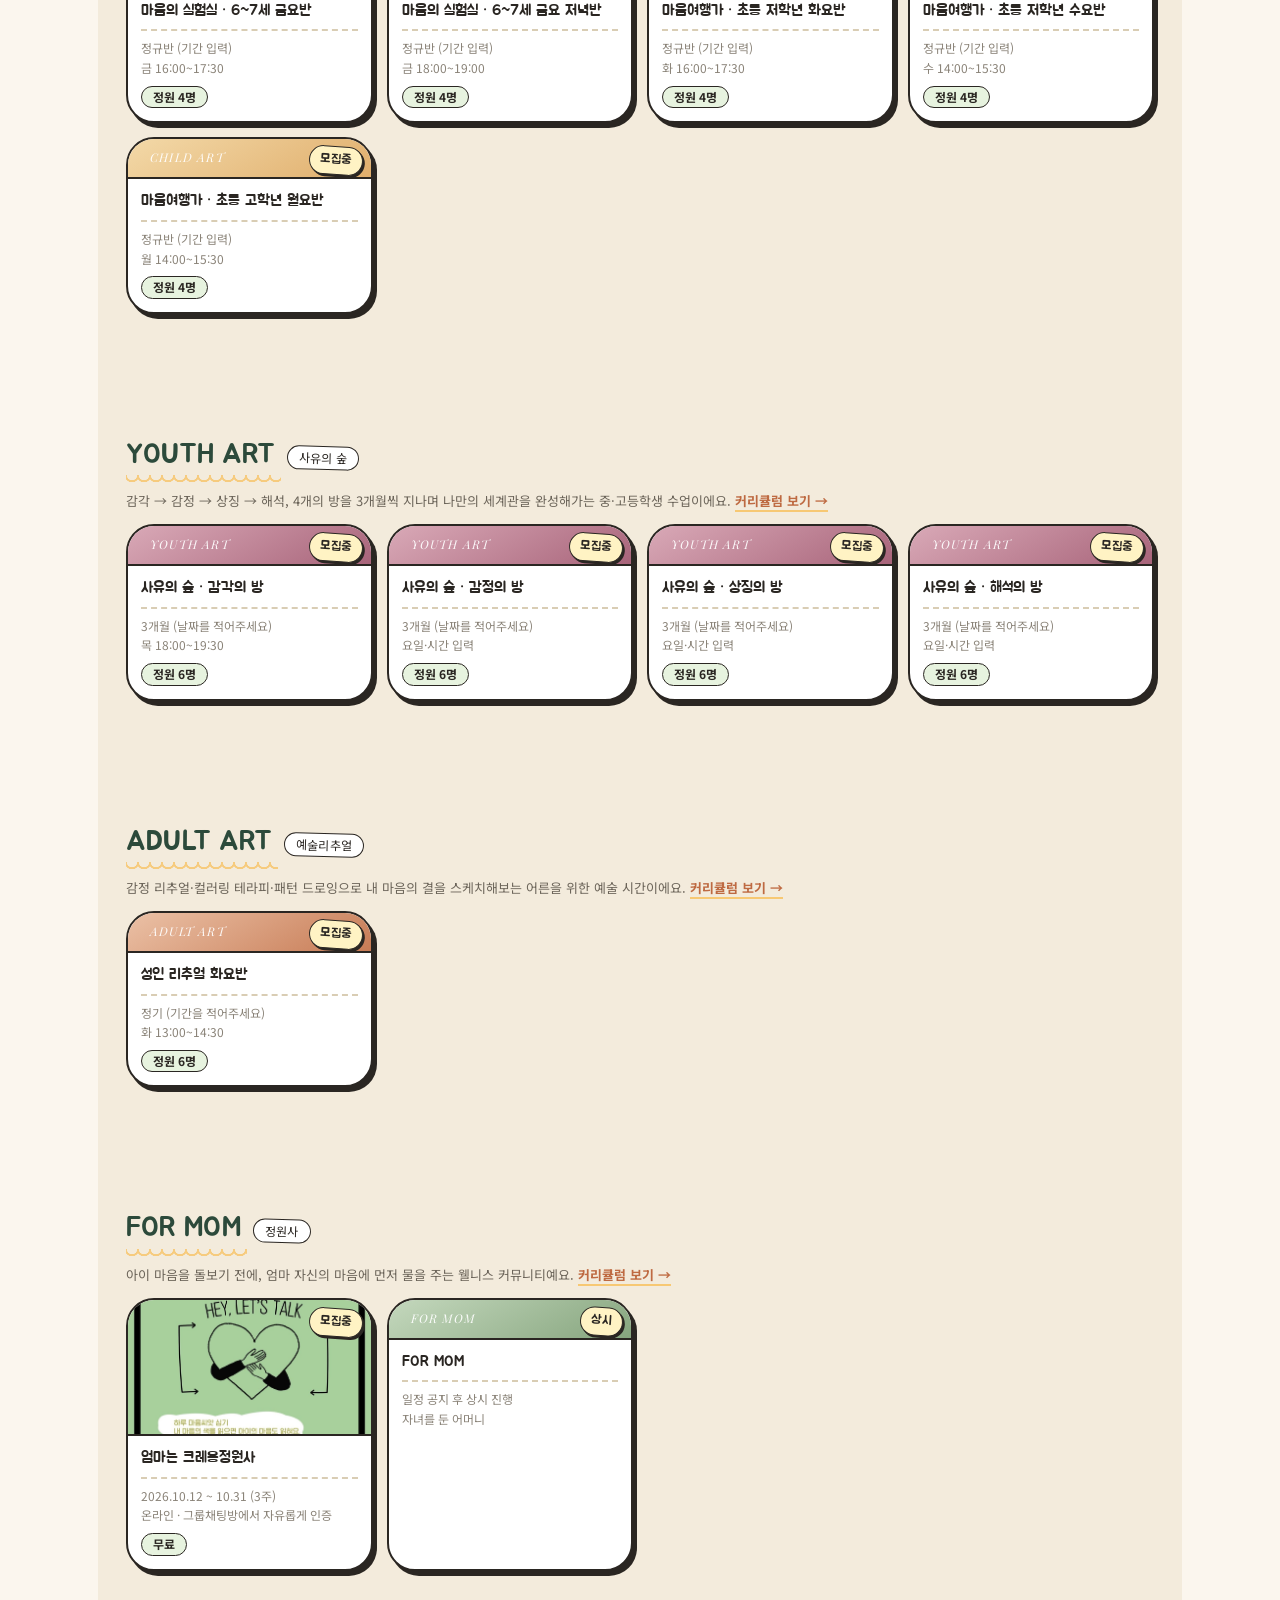
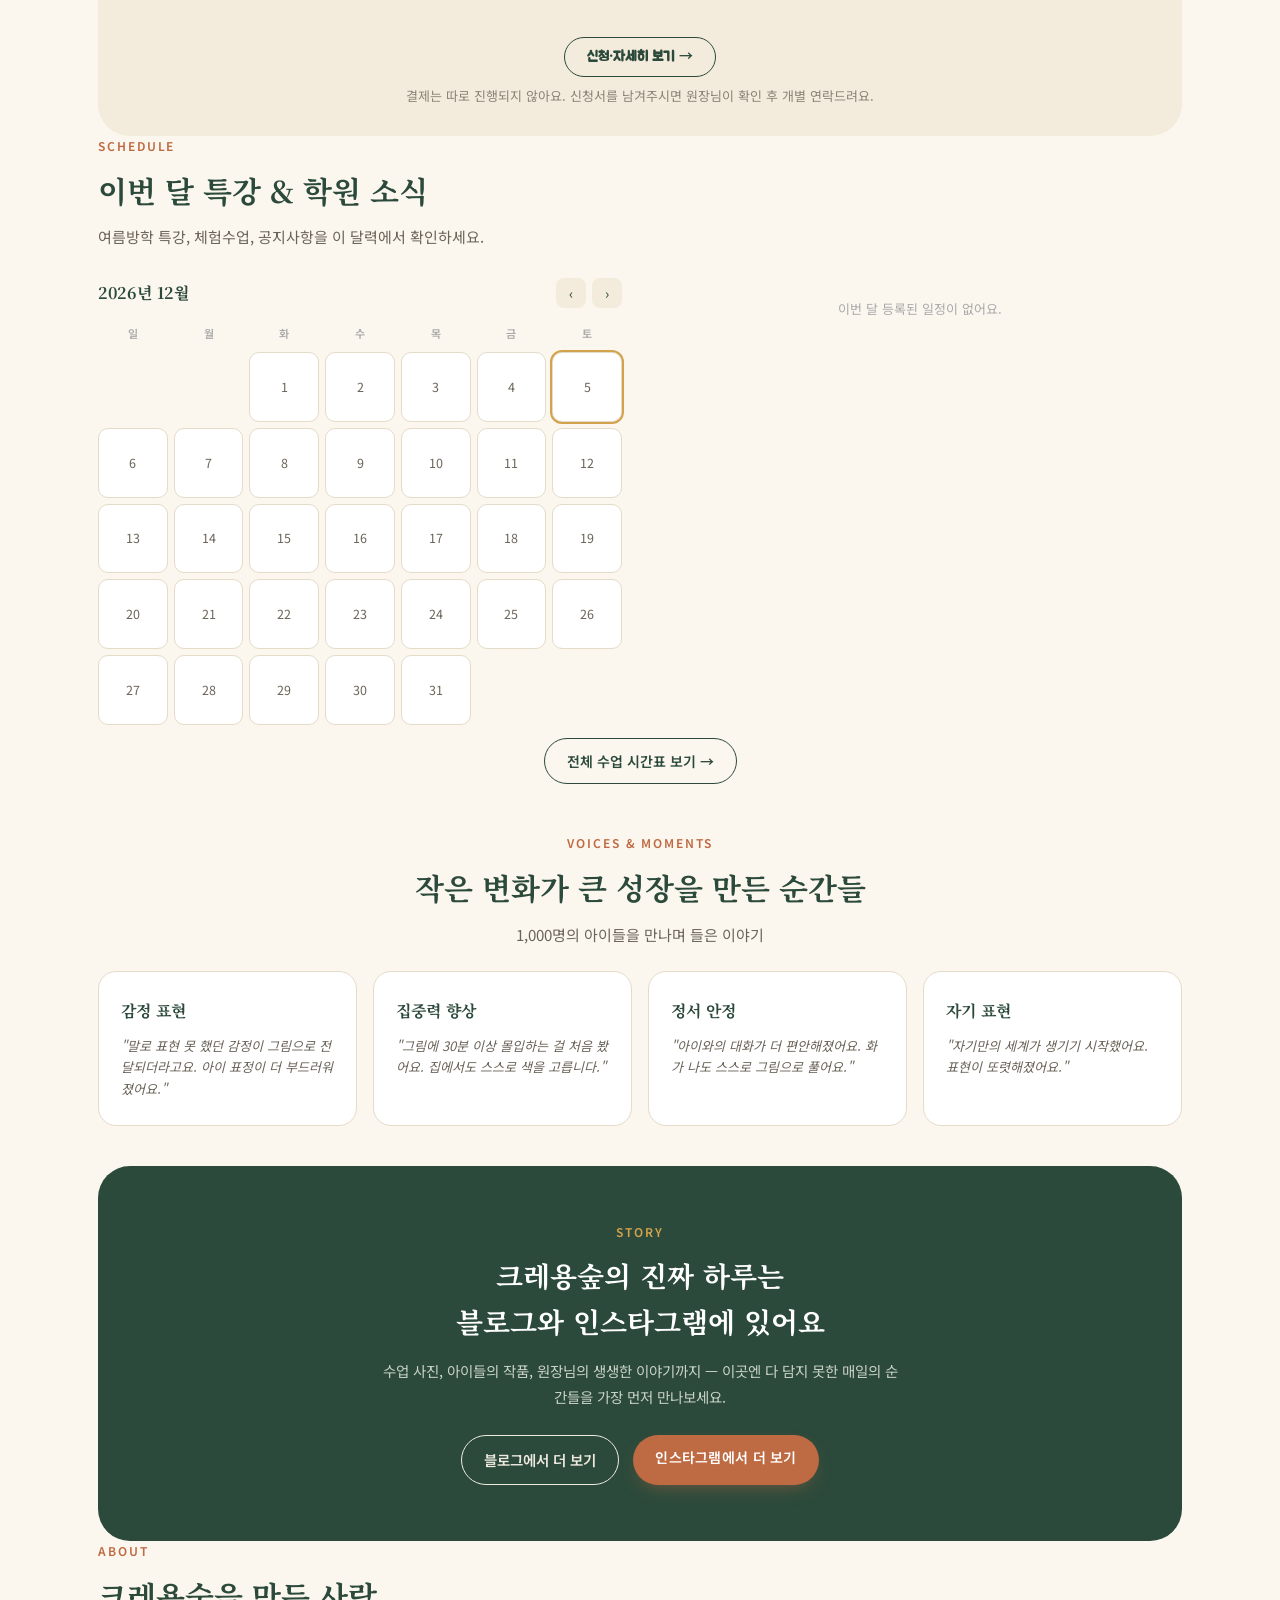
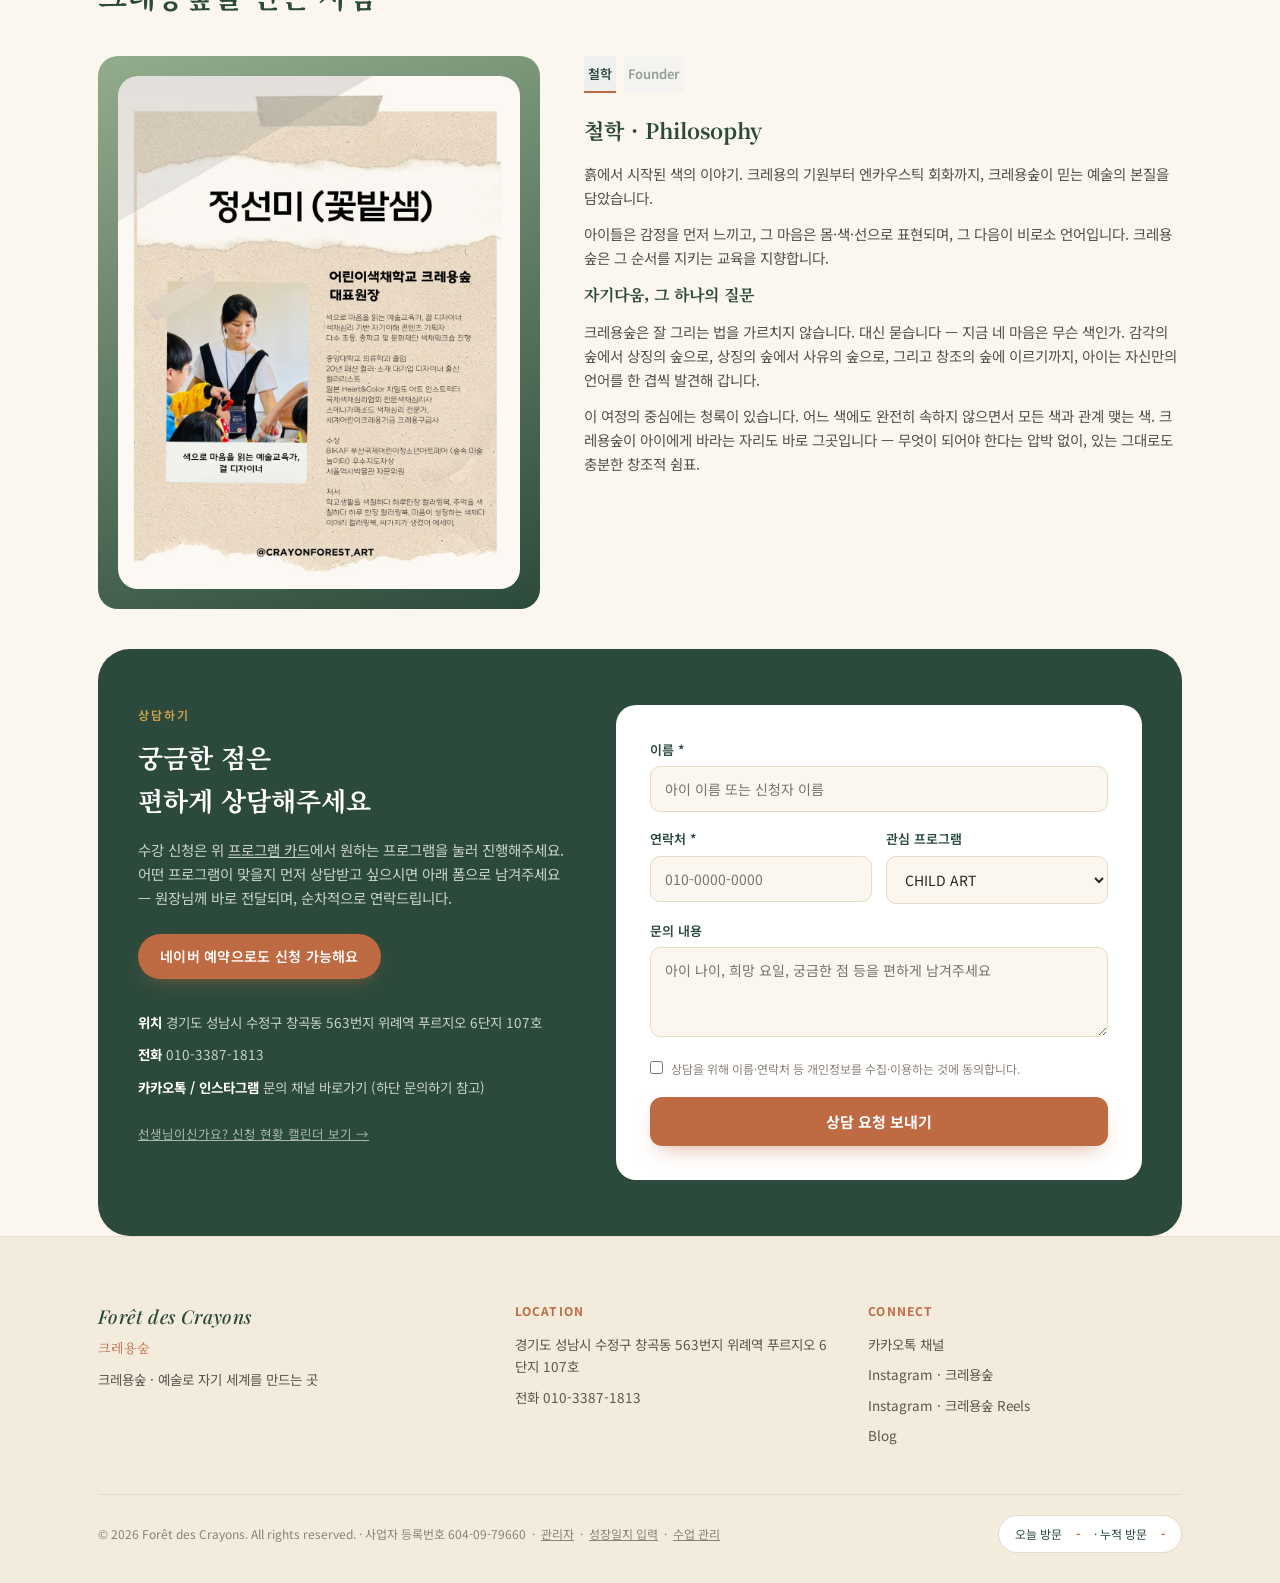
==== commit d727ed2b: "Add files via upload" ====
--- a/index.html
+++ b/index.html
@@ -917,10 +917,11 @@
   mobileMenu.classList.toggle('open');
   menuToggle.textContent = mobileMenu.classList.contains('open') ? '✕' : '☰';
 });
-mobileMenu.querySelectorAll('a').forEach(a=> a.addEventListener('click', ()=>{
+mobileMenu.addEventListener('click', e=>{
+  if(!e.target.closest('a')) return;
   mobileMenu.classList.remove('open');
   menuToggle.textContent = '☰';
-}));
+});
 
 /* ---------- Back to top ---------- */
 const backToTop = document.getElementById('backToTop');
@@ -1361,5 +1362,6 @@
     });
 });
 </script>
+<script src="js/nav.js"></script>
 </body>
 </html>
--- a/css/programs.css
+++ b/css/programs.css
@@ -62,3 +62,7 @@
 .cls-compact .cls-photo.noimg{aspect-ratio:auto; height:40px; justify-content:flex-start; padding-left:12px;}
 .cls-compact .cls-photo.noimg .cls-ph{font-size:12px; letter-spacing:.1em; text-shadow:none;}
 .cls-compact .cls-photo.noimg .cls-status{top:7px;}
+
+.cls-sec-desc{margin:-4px 0 16px; font-size:13.5px; line-height:1.7; color:#6b6459; max-width:760px; word-break:keep-all;}
+.cls-sec-desc a{color:var(--clay); font-weight:700; white-space:nowrap; border-bottom:2px solid #F7C873;}
+.cls-compact .cls-sec-desc{margin-bottom:12px; font-size:13px;}
